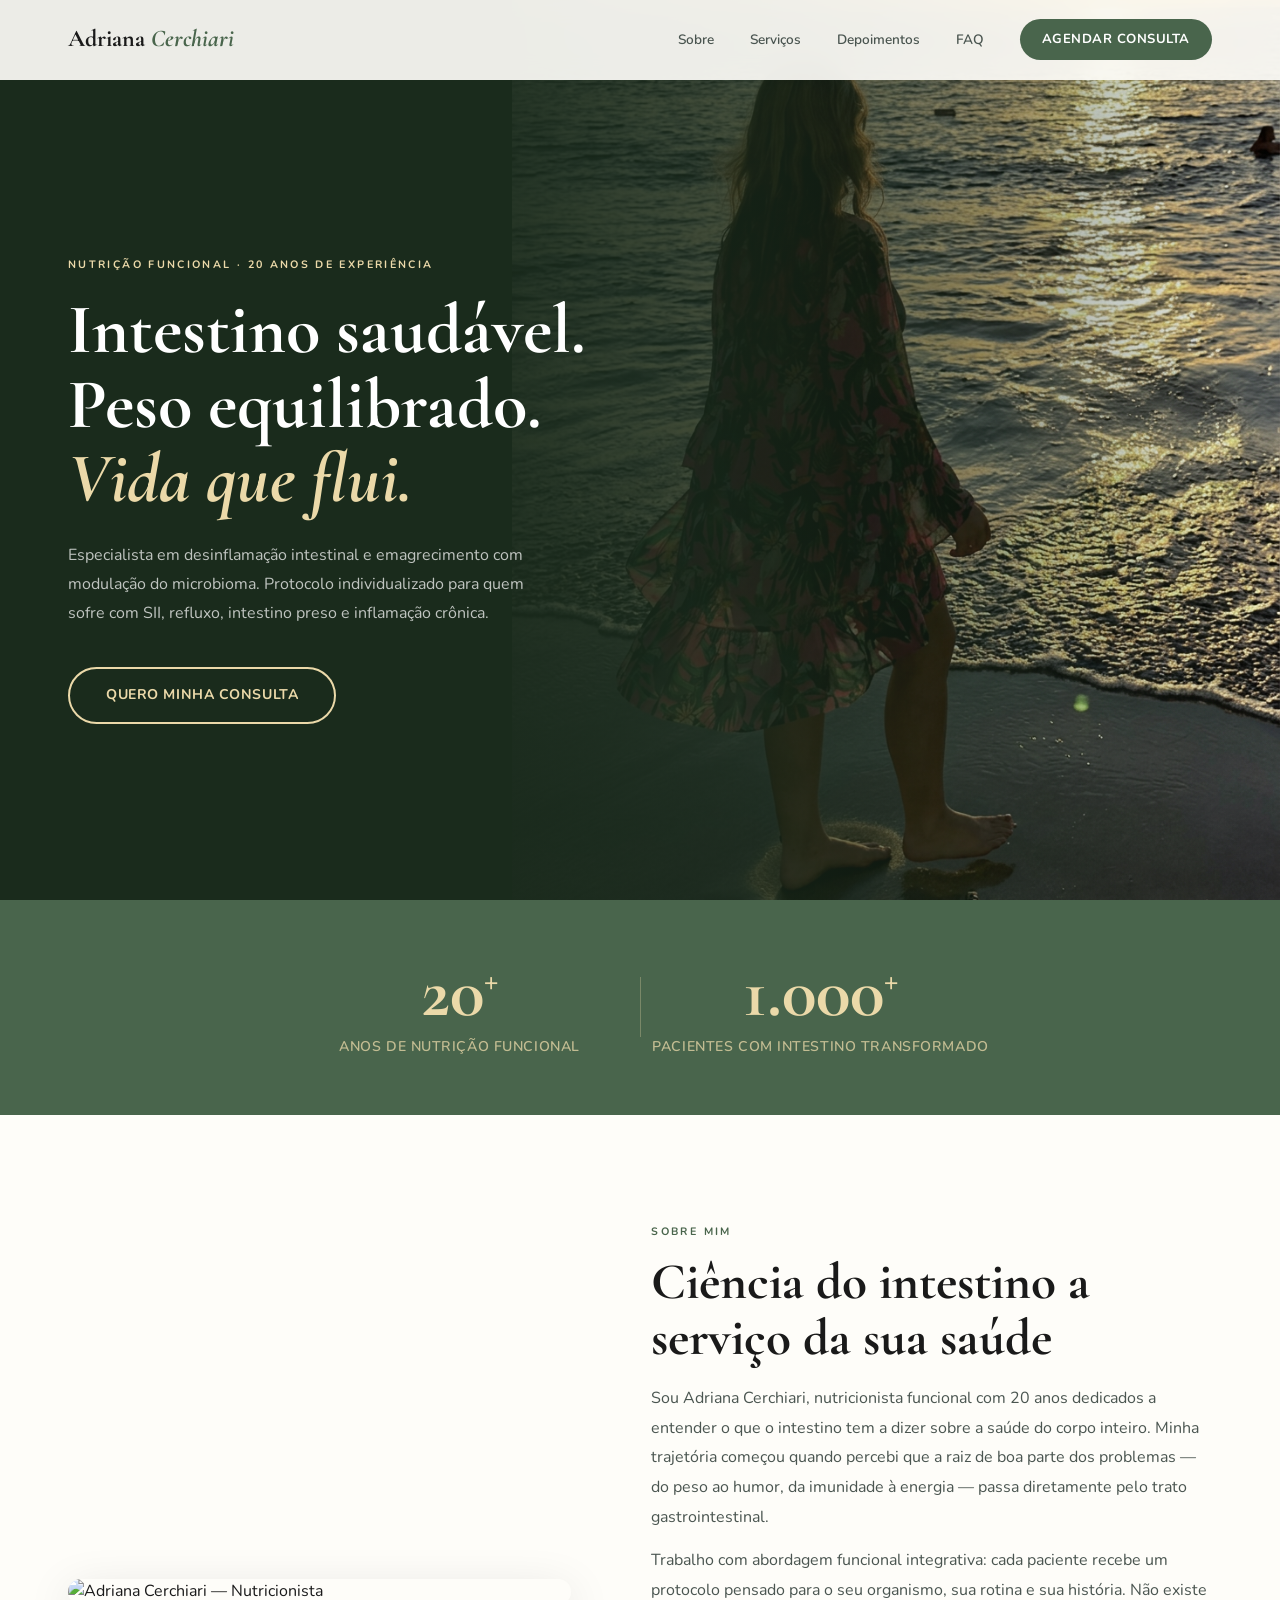
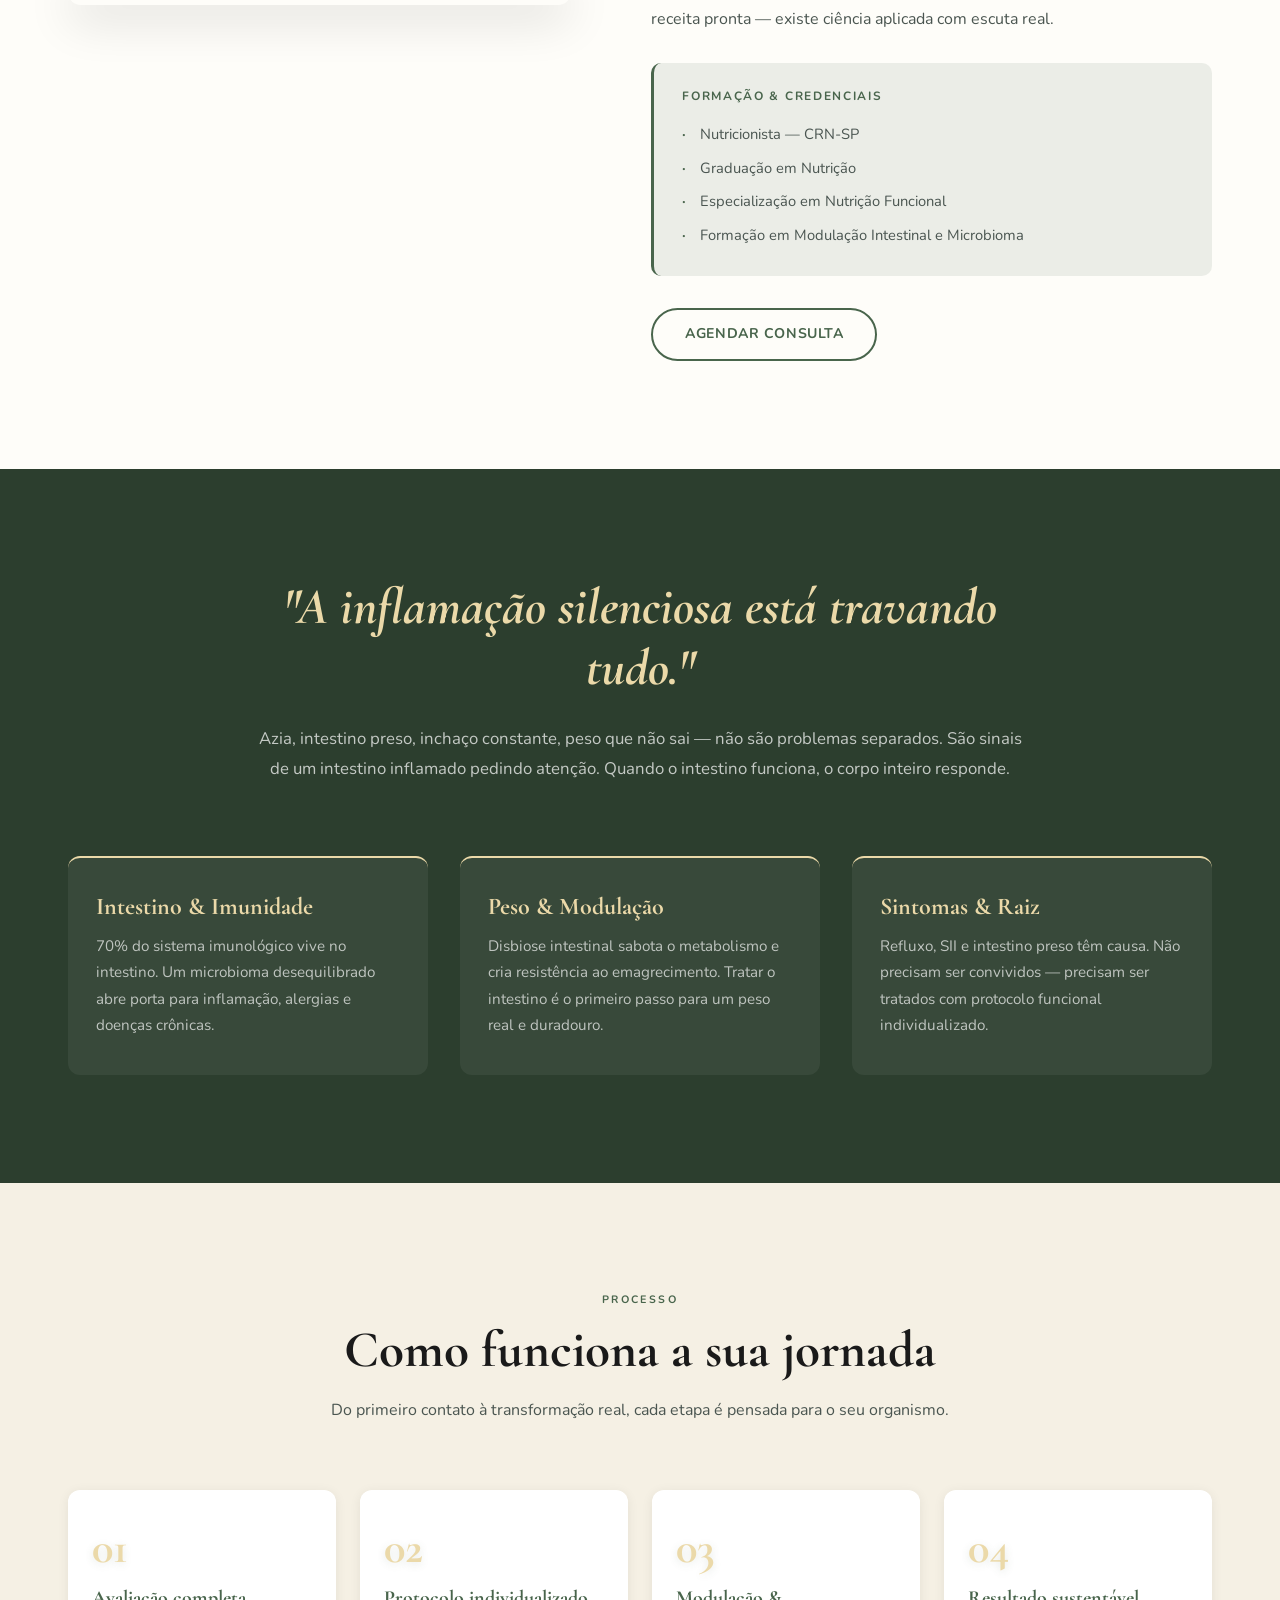
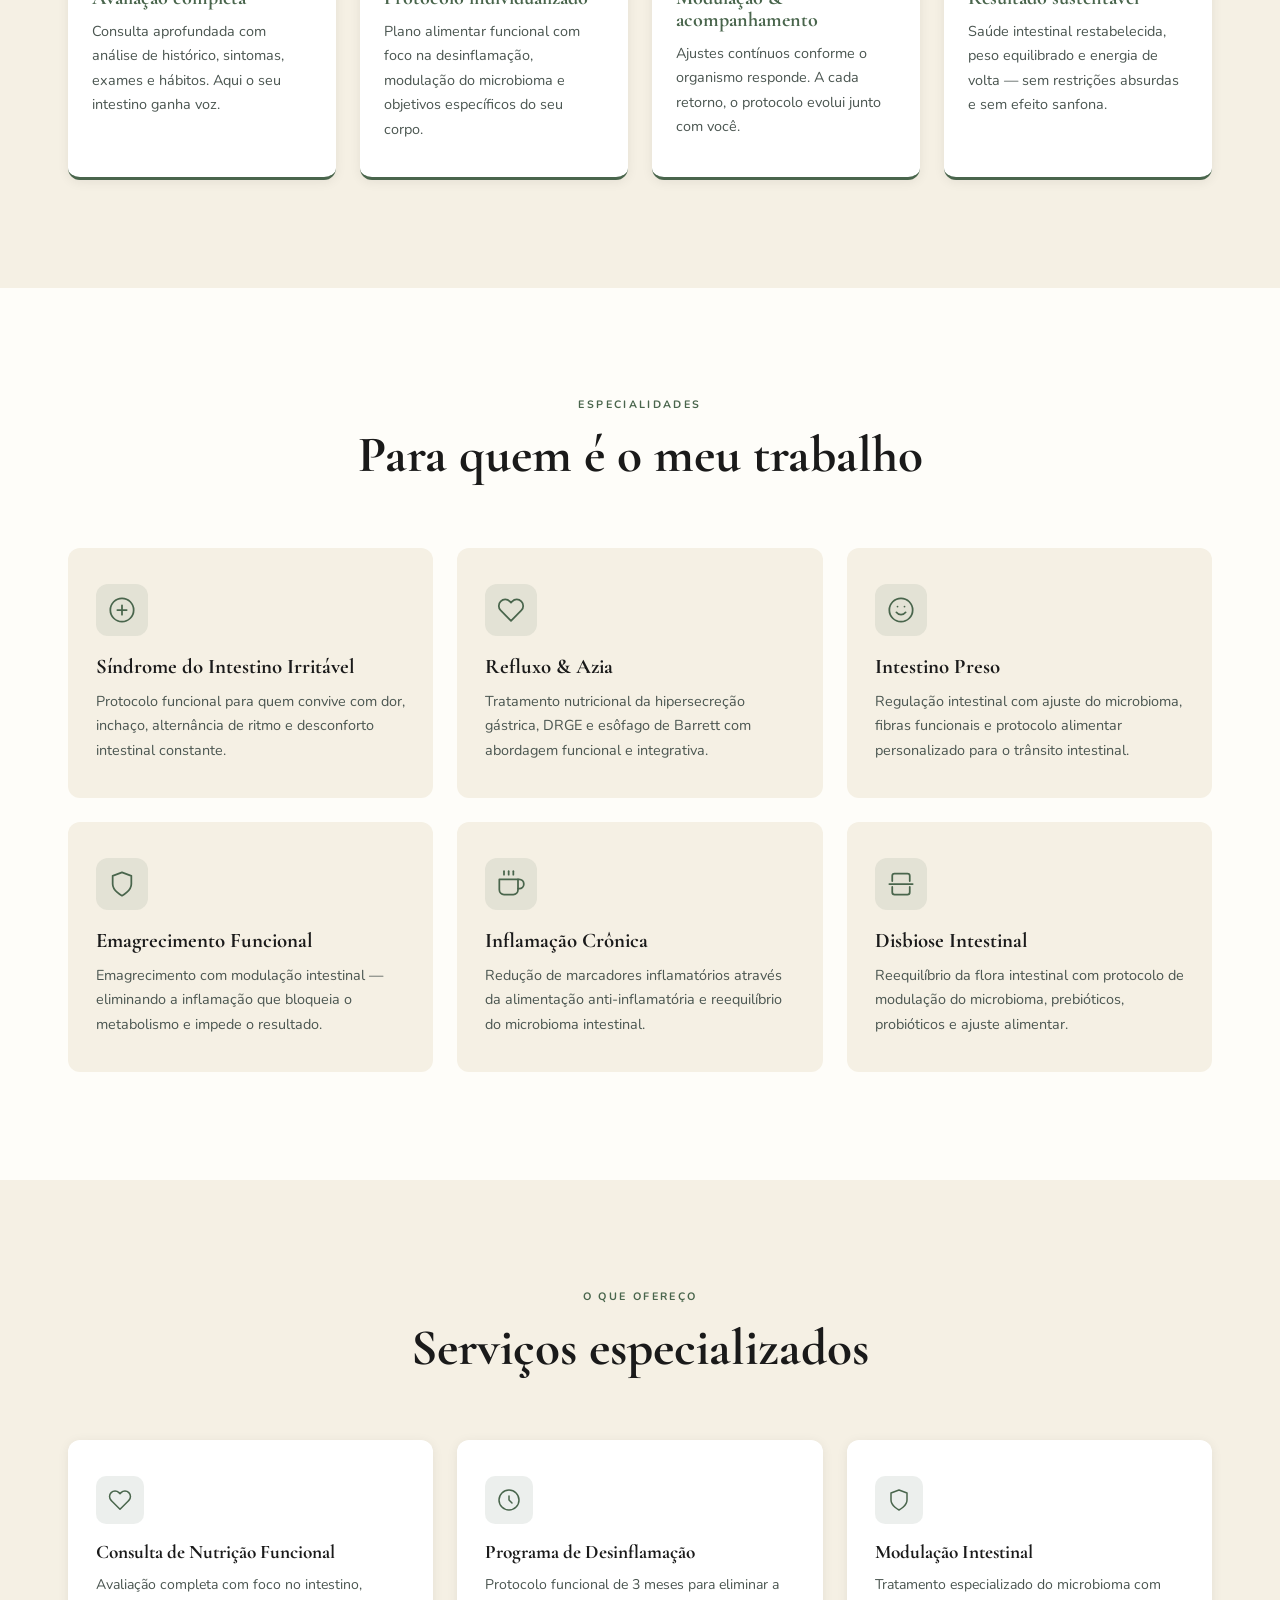
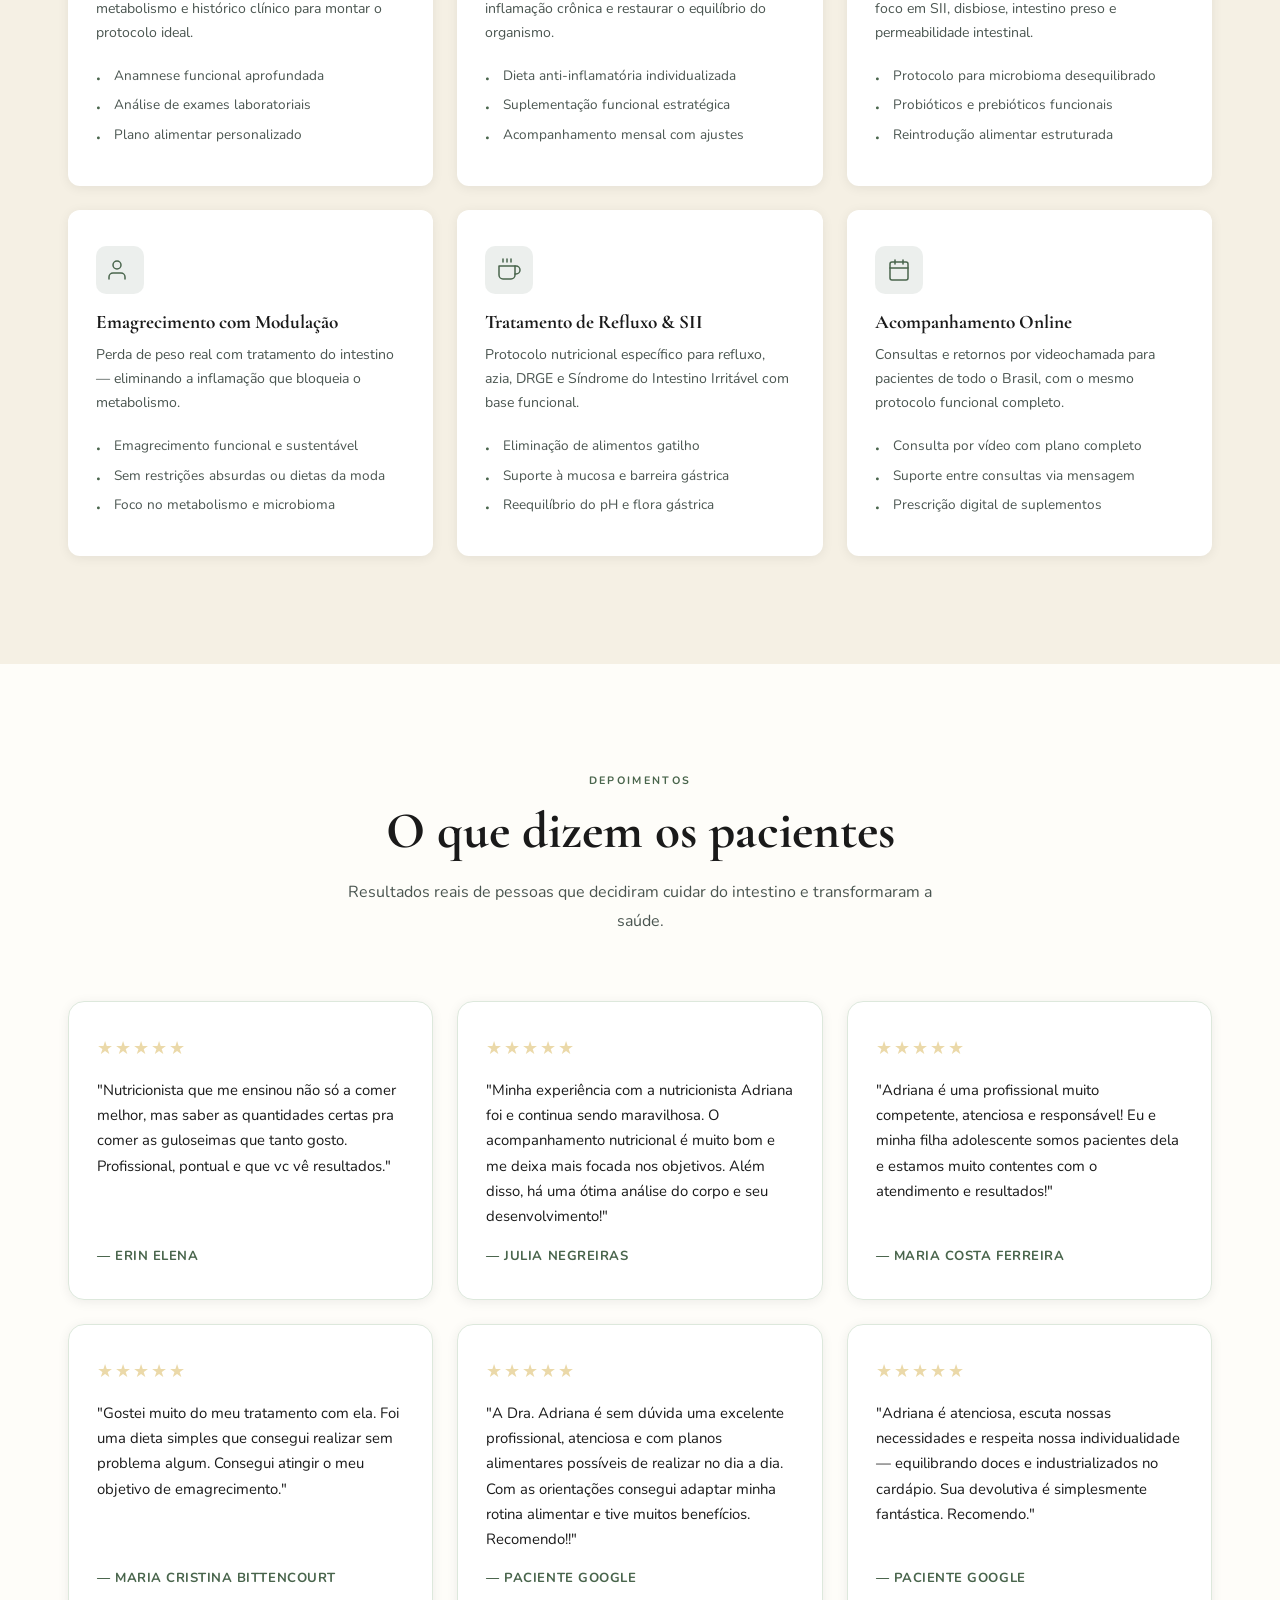
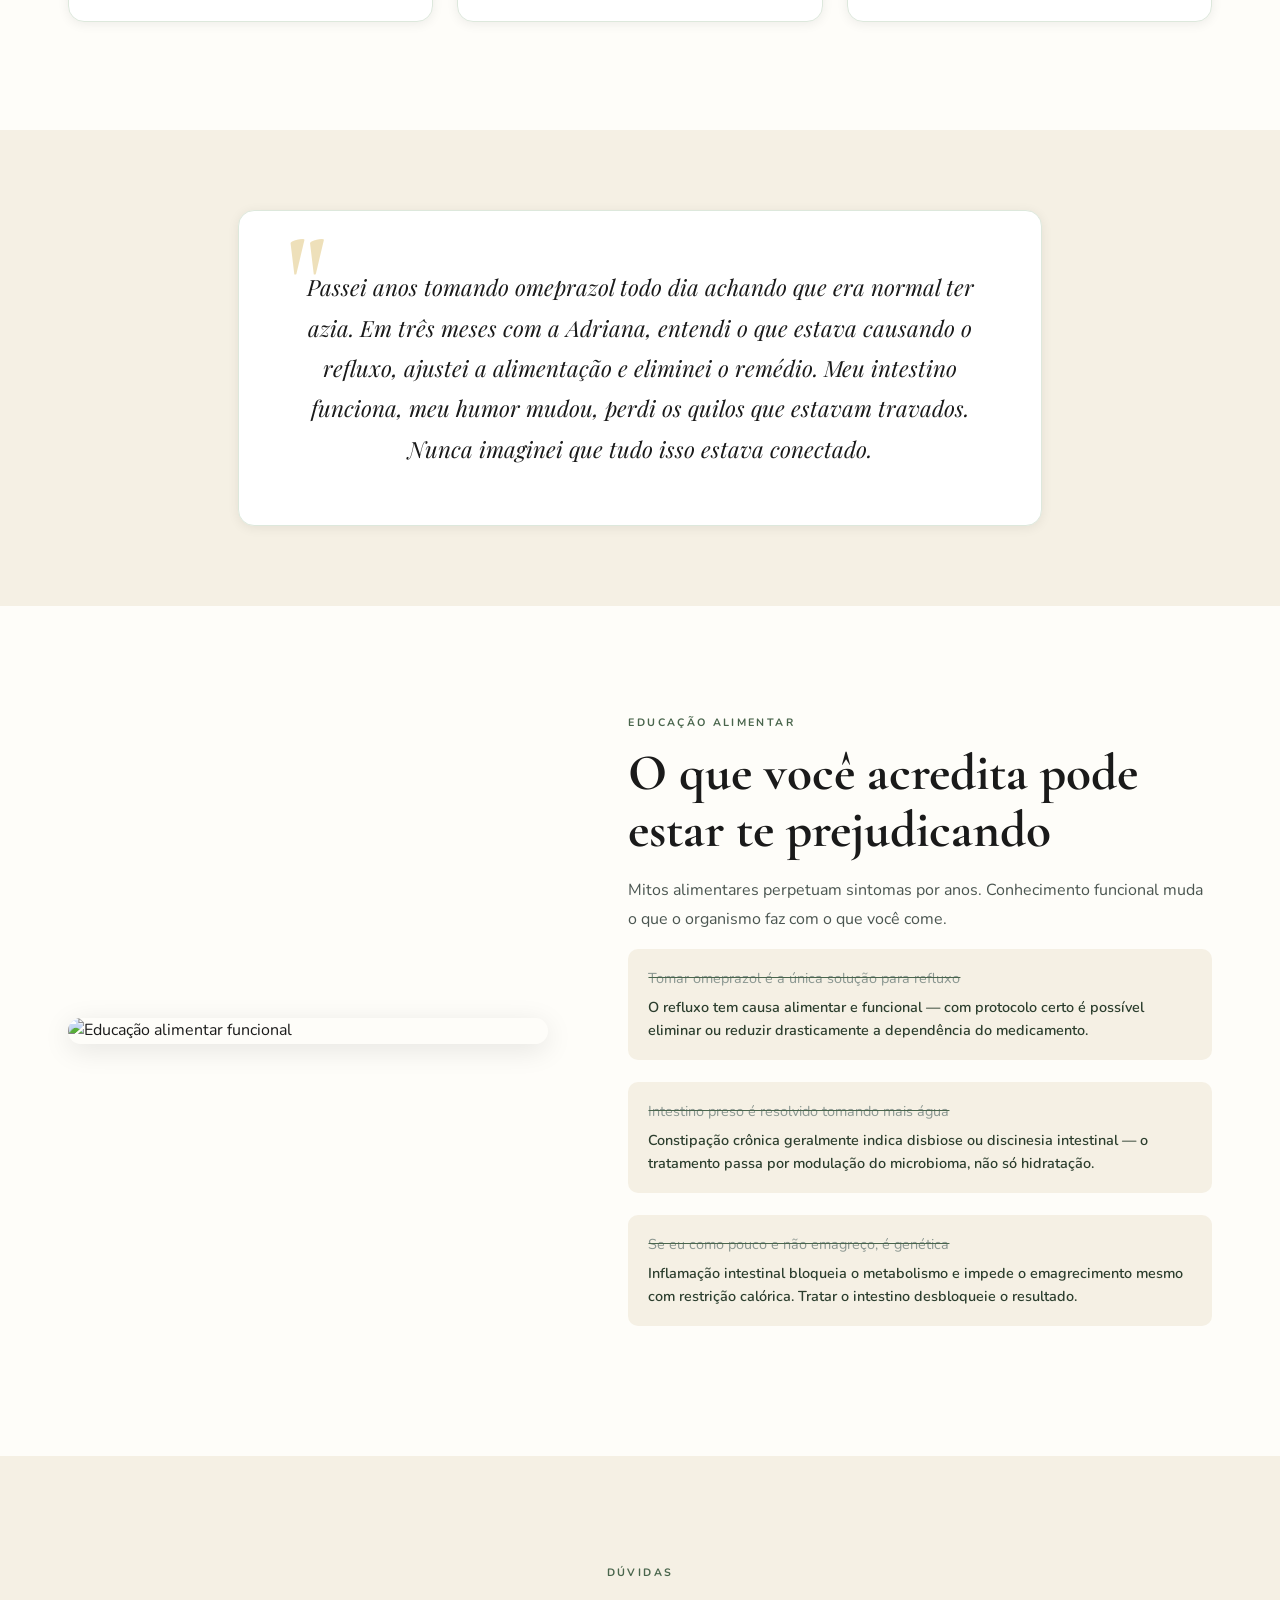
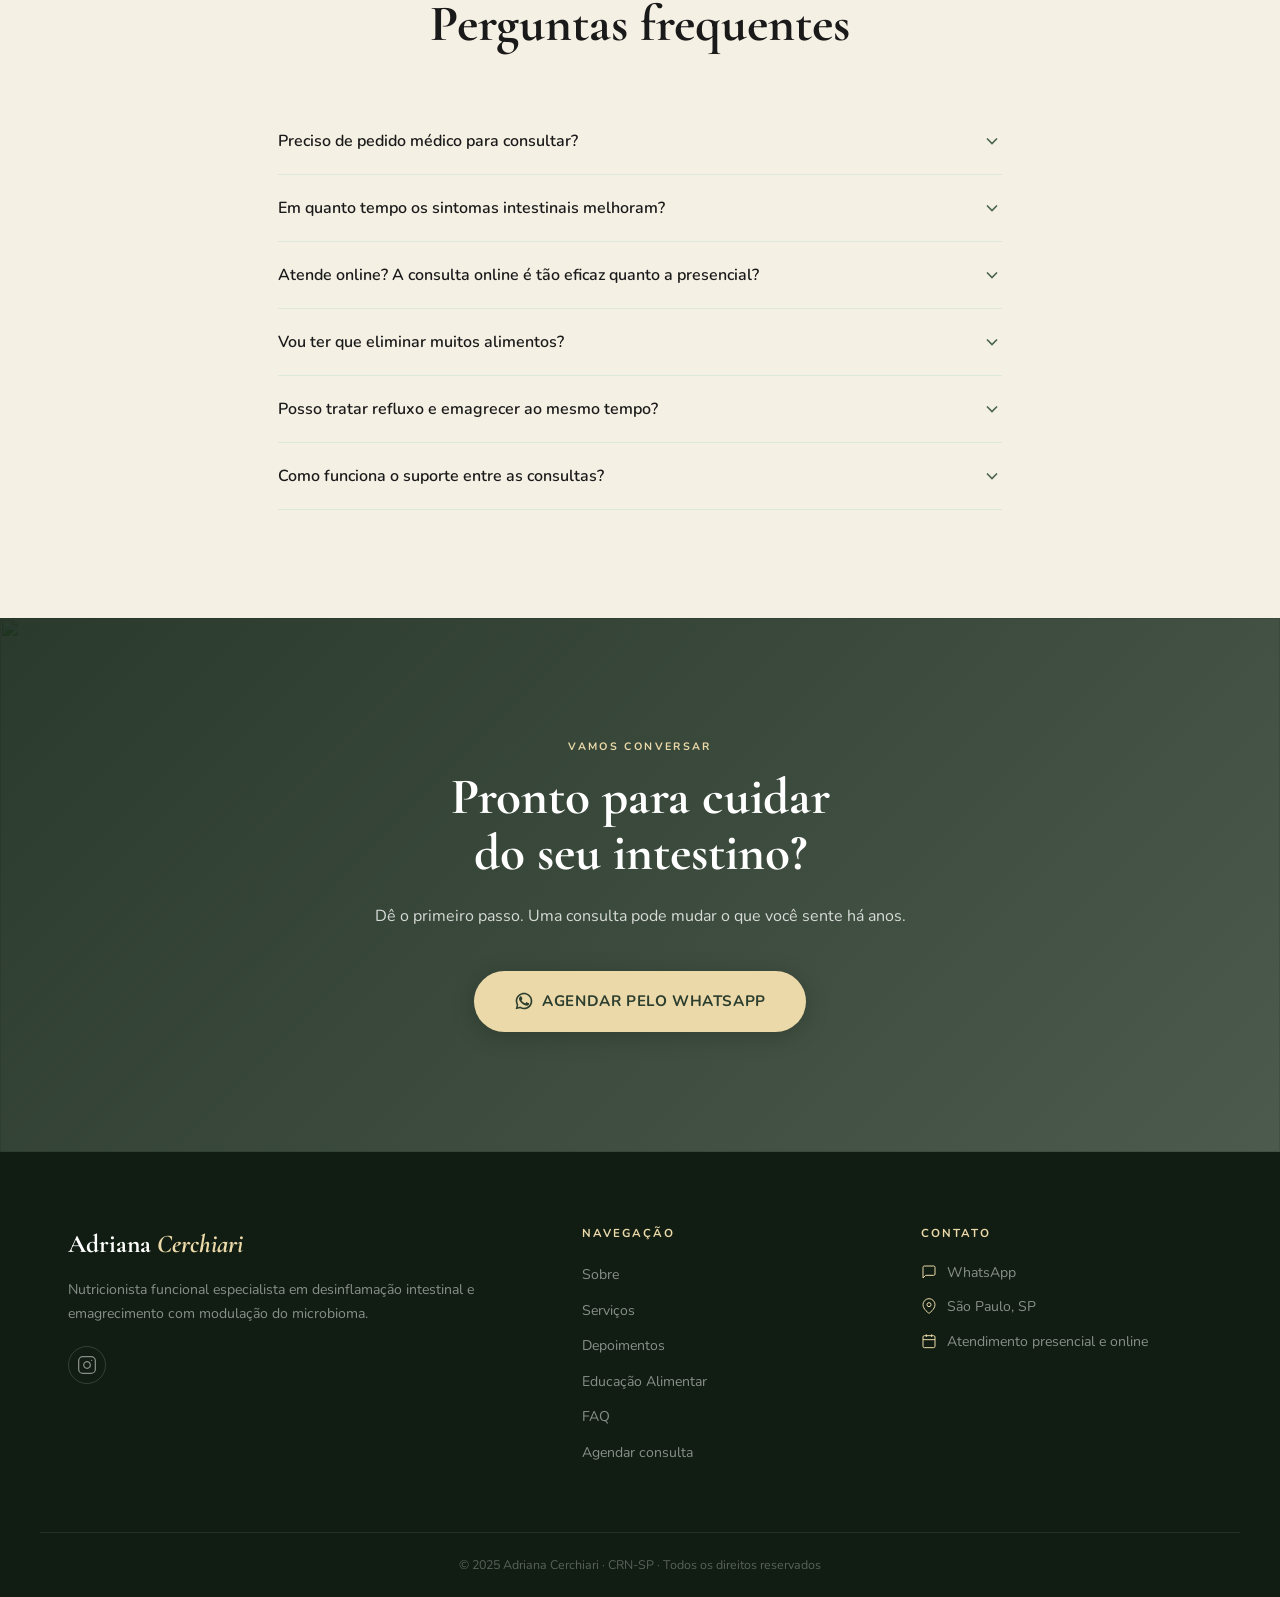
==== index.html @ 2835da9d "Site Adriana Cerchiari — depoimentos em cards de texto" ====
<!DOCTYPE html>
<html lang="pt-BR">
<head>
  <meta charset="UTF-8">
  <meta name="viewport" content="width=device-width, initial-scale=1.0">
  <title>Adriana Cerchiari · Nutrição Funcional</title>
  <meta name="description" content="Especialista em desinflamação intestinal e emagrecimento com 20 anos de nutrição funcional. Agende sua consulta.">
  <link href="https://fonts.googleapis.com/css2?family=Cormorant+Garamond:ital,wght@0,500;0,600;0,700;1,500;1,600;1,700&family=Nunito:wght@300;400;500;600;700;800&family=Playfair+Display:ital,wght@0,700;1,700&display=swap" rel="stylesheet">
  <link rel="stylesheet" href="https://unpkg.com/aos@2.3.4/dist/aos.css">
  <link rel="stylesheet" href="css/style.css">
</head>
<body>
<div class="page-wrapper">

  <!-- ========== HEADER ========== -->
  <header class="nav" id="nav">
    <div class="nav__container">
      <a href="#hero" class="nav__logo" aria-label="Adriana Cerchiari">
        Adriana <em>Cerchiari</em>
      </a>
      <nav class="nav__links" aria-label="Menu principal">
        <a href="#sobre" class="nav__link">Sobre</a>
        <a href="#servicos" class="nav__link">Serviços</a>
        <a href="#depoimentos" class="nav__link">Depoimentos</a>
        <a href="#faq" class="nav__link">FAQ</a>
        <a href="https://api.whatsapp.com/send/?phone=5511910856669&text=Ol%C3%A1%21+Tudo+bem%3F+Quero+agendar+uma+consulta+nutricional%21&type=phone_number&app_absent=0" class="btn btn--nav" target="_blank" rel="noopener noreferrer">Agendar consulta</a>
      </nav>
      <button class="nav__hamburger" aria-label="Abrir menu" aria-expanded="false">
        <span></span><span></span><span></span>
      </button>
    </div>
  </header>

  <!-- ========== HERO ========== -->
  <section class="hero" id="hero">
    <div class="hero__img-wrap">
      <img src="Imagens/hero.png" alt="Adriana Cerchiari — Nutricionista Funcional" class="hero__img">
    </div>
    <div class="hero__overlay"></div>
    <div class="hero__container">
      <div class="hero__content">
        <span class="hero__eyebrow">Nutrição Funcional · 20 anos de experiência</span>
        <h1 class="hero__title">
          Intestino saudável.<br>
          Peso equilibrado.<br>
          <em>Vida que flui.</em>
        </h1>
        <p class="hero__subtitle">
          Especialista em desinflamação intestinal e emagrecimento com modulação do microbioma. Protocolo individualizado para quem sofre com SII, refluxo, intestino preso e inflamação crônica.
        </p>
        <a href="https://api.whatsapp.com/send/?phone=5511910856669&text=Ol%C3%A1%21+Tudo+bem%3F+Quero+agendar+uma+consulta+nutricional%21&type=phone_number&app_absent=0" class="btn btn--hero" target="_blank" rel="noopener noreferrer">Quero minha consulta</a>
      </div>
    </div>
  </section>

  <!-- ========== NÚMEROS ========== -->
  <section class="numeros">
    <div class="numeros__container">
      <div class="numero-item" data-aos="fade-up" data-aos-delay="0">
        <span class="numero-item__value">20<sup>+</sup></span>
        <span class="numero-item__label">Anos de Nutrição Funcional</span>
      </div>
      <div class="numero-item__divider"></div>
      <div class="numero-item" data-aos="fade-up" data-aos-delay="100">
        <span class="numero-item__value">1.000<sup>+</sup></span>
        <span class="numero-item__label">Pacientes com intestino transformado</span>
      </div>
    </div>
  </section>

  <!-- ========== SOBRE ========== -->
  <section class="sobre" id="sobre">
    <div class="sobre__container">
      <div class="sobre__img-wrap" data-aos="fade-right">
        <img src="Imagens/sobre.png" alt="Adriana Cerchiari — Nutricionista" class="sobre__img">
      </div>
      <div class="sobre__content" data-aos="fade-left">
        <span class="eyebrow">Sobre mim</span>
        <h2 class="section-title">Ciência do intestino a serviço da sua saúde</h2>
        <p class="section-desc">
          Sou Adriana Cerchiari, nutricionista funcional com 20 anos dedicados a entender o que o intestino tem a dizer sobre a saúde do corpo inteiro. Minha trajetória começou quando percebi que a raiz de boa parte dos problemas — do peso ao humor, da imunidade à energia — passa diretamente pelo trato gastrointestinal.
        </p>
        <p class="section-desc">
          Trabalho com abordagem funcional integrativa: cada paciente recebe um protocolo pensado para o seu organismo, sua rotina e sua história. Não existe receita pronta — existe ciência aplicada com escuta real.
        </p>
        <div class="sobre__certs">
          <p class="sobre__certs-title">Formação &amp; Credenciais</p>
          <ul class="sobre__certs-list">
            <li>Nutricionista — CRN-SP</li>
            <li>Graduação em Nutrição</li>
            <li>Especialização em Nutrição Funcional</li>
            <li>Formação em Modulação Intestinal e Microbioma</li>
          </ul>
        </div>
        <a href="https://api.whatsapp.com/send/?phone=5511910856669&text=Ol%C3%A1%21+Tudo+bem%3F+Quero+agendar+uma+consulta+nutricional%21&type=phone_number&app_absent=0" class="btn btn--pill-light" target="_blank" rel="noopener noreferrer">Agendar consulta</a>
      </div>
    </div>
  </section>

  <!-- ========== VILÃO ========== -->
  <section class="vilao">
    <div class="vilao__container">
      <div class="vilao__headline" data-aos="fade-up">
        <p class="vilao__destaque">"A inflamação silenciosa está travando tudo."</p>
        <p class="vilao__sub">Azia, intestino preso, inchaço constante, peso que não sai — não são problemas separados. São sinais de um intestino inflamado pedindo atenção. Quando o intestino funciona, o corpo inteiro responde.</p>
      </div>
      <div class="vilao__points">
        <div class="vilao__point" data-aos="fade-up" data-aos-delay="0">
          <h3 class="vilao__point-title">Intestino &amp; Imunidade</h3>
          <p class="vilao__point-text">70% do sistema imunológico vive no intestino. Um microbioma desequilibrado abre porta para inflamação, alergias e doenças crônicas.</p>
        </div>
        <div class="vilao__point" data-aos="fade-up" data-aos-delay="100">
          <h3 class="vilao__point-title">Peso &amp; Modulação</h3>
          <p class="vilao__point-text">Disbiose intestinal sabota o metabolismo e cria resistência ao emagrecimento. Tratar o intestino é o primeiro passo para um peso real e duradouro.</p>
        </div>
        <div class="vilao__point" data-aos="fade-up" data-aos-delay="200">
          <h3 class="vilao__point-title">Sintomas &amp; Raiz</h3>
          <p class="vilao__point-text">Refluxo, SII e intestino preso têm causa. Não precisam ser convividos — precisam ser tratados com protocolo funcional individualizado.</p>
        </div>
      </div>
    </div>
  </section>

  <!-- ========== COMO FUNCIONA ========== -->
  <section class="como-funciona" id="processo">
    <div class="como__container">
      <div class="como__header" data-aos="fade-up">
        <span class="eyebrow">Processo</span>
        <h2 class="section-title">Como funciona a sua jornada</h2>
        <p class="section-desc">Do primeiro contato à transformação real, cada etapa é pensada para o seu organismo.</p>
      </div>
      <div class="como__grid">
        <div class="step-card" data-aos="fade-up" data-aos-delay="0">
          <div class="step-card__num">01</div>
          <h3 class="step-card__title">Avaliação completa</h3>
          <p class="step-card__desc">Consulta aprofundada com análise de histórico, sintomas, exames e hábitos. Aqui o seu intestino ganha voz.</p>
        </div>
        <div class="step-card" data-aos="fade-up" data-aos-delay="100">
          <div class="step-card__num">02</div>
          <h3 class="step-card__title">Protocolo individualizado</h3>
          <p class="step-card__desc">Plano alimentar funcional com foco na desinflamação, modulação do microbioma e objetivos específicos do seu corpo.</p>
        </div>
        <div class="step-card" data-aos="fade-up" data-aos-delay="150">
          <div class="step-card__num">03</div>
          <h3 class="step-card__title">Modulação &amp; acompanhamento</h3>
          <p class="step-card__desc">Ajustes contínuos conforme o organismo responde. A cada retorno, o protocolo evolui junto com você.</p>
        </div>
        <div class="step-card" data-aos="fade-up" data-aos-delay="200">
          <div class="step-card__num">04</div>
          <h3 class="step-card__title">Resultado sustentável</h3>
          <p class="step-card__desc">Saúde intestinal restabelecida, peso equilibrado e energia de volta — sem restrições absurdas e sem efeito sanfona.</p>
        </div>
      </div>
    </div>
  </section>

  <!-- ========== PARA QUEM É ========== -->
  <section class="para-quem" id="especialidades">
    <div class="pq__container">
      <div class="pq__header" data-aos="fade-up">
        <span class="eyebrow">Especialidades</span>
        <h2 class="section-title">Para quem é o meu trabalho</h2>
      </div>
      <div class="pq__grid">
        <div class="pq-card" data-aos="fade-up" data-aos-delay="0">
          <div class="pq-card__icon">
            <svg width="28" height="28" viewBox="0 0 24 24" fill="none" stroke="currentColor" stroke-width="1.5" stroke-linecap="round" stroke-linejoin="round"><path d="M12 2C6.48 2 2 6.48 2 12s4.48 10 10 10 10-4.48 10-10S17.52 2 12 2z"/><path d="M8 12h8M12 8v8"/></svg>
          </div>
          <h3 class="pq-card__title">Síndrome do Intestino Irritável</h3>
          <p class="pq-card__text">Protocolo funcional para quem convive com dor, inchaço, alternância de ritmo e desconforto intestinal constante.</p>
        </div>
        <div class="pq-card" data-aos="fade-up" data-aos-delay="60">
          <div class="pq-card__icon">
            <svg width="28" height="28" viewBox="0 0 24 24" fill="none" stroke="currentColor" stroke-width="1.5" stroke-linecap="round" stroke-linejoin="round"><path d="M20.84 4.61a5.5 5.5 0 0 0-7.78 0L12 5.67l-1.06-1.06a5.5 5.5 0 0 0-7.78 7.78l1.06 1.06L12 21.23l7.78-7.78 1.06-1.06a5.5 5.5 0 0 0 0-7.78z"/></svg>
          </div>
          <h3 class="pq-card__title">Refluxo &amp; Azia</h3>
          <p class="pq-card__text">Tratamento nutricional da hipersecreção gástrica, DRGE e esôfago de Barrett com abordagem funcional e integrativa.</p>
        </div>
        <div class="pq-card" data-aos="fade-up" data-aos-delay="120">
          <div class="pq-card__icon">
            <svg width="28" height="28" viewBox="0 0 24 24" fill="none" stroke="currentColor" stroke-width="1.5" stroke-linecap="round" stroke-linejoin="round"><circle cx="12" cy="12" r="10"/><path d="M8 14s1.5 2 4 2 4-2 4-2"/><line x1="9" y1="9" x2="9.01" y2="9"/><line x1="15" y1="9" x2="15.01" y2="9"/></svg>
          </div>
          <h3 class="pq-card__title">Intestino Preso</h3>
          <p class="pq-card__text">Regulação intestinal com ajuste do microbioma, fibras funcionais e protocolo alimentar personalizado para o trânsito intestinal.</p>
        </div>
        <div class="pq-card" data-aos="fade-up" data-aos-delay="0">
          <div class="pq-card__icon">
            <svg width="28" height="28" viewBox="0 0 24 24" fill="none" stroke="currentColor" stroke-width="1.5" stroke-linecap="round" stroke-linejoin="round"><path d="M12 22s8-4 8-10V5l-8-3-8 3v7c0 6 8 10 8 10z"/></svg>
          </div>
          <h3 class="pq-card__title">Emagrecimento Funcional</h3>
          <p class="pq-card__text">Emagrecimento com modulação intestinal — eliminando a inflamação que bloqueia o metabolismo e impede o resultado.</p>
        </div>
        <div class="pq-card" data-aos="fade-up" data-aos-delay="60">
          <div class="pq-card__icon">
            <svg width="28" height="28" viewBox="0 0 24 24" fill="none" stroke="currentColor" stroke-width="1.5" stroke-linecap="round" stroke-linejoin="round"><path d="M18 8h1a4 4 0 0 1 0 8h-1"/><path d="M2 8h16v9a4 4 0 0 1-4 4H6a4 4 0 0 1-4-4V8z"/><line x1="6" y1="1" x2="6" y2="4"/><line x1="10" y1="1" x2="10" y2="4"/><line x1="14" y1="1" x2="14" y2="4"/></svg>
          </div>
          <h3 class="pq-card__title">Inflamação Crônica</h3>
          <p class="pq-card__text">Redução de marcadores inflamatórios através da alimentação anti-inflamatória e reequilíbrio do microbioma intestinal.</p>
        </div>
        <div class="pq-card" data-aos="fade-up" data-aos-delay="120">
          <div class="pq-card__icon">
            <svg width="28" height="28" viewBox="0 0 24 24" fill="none" stroke="currentColor" stroke-width="1.5" stroke-linecap="round" stroke-linejoin="round"><path d="M4.5 9.5V5a2 2 0 0 1 2-2h11a2 2 0 0 1 2 2v4.5"/><path d="M4.5 14.5V19a2 2 0 0 0 2 2h11a2 2 0 0 0 2-2v-4.5"/><line x1="2" y1="12" x2="22" y2="12"/></svg>
          </div>
          <h3 class="pq-card__title">Disbiose Intestinal</h3>
          <p class="pq-card__text">Reequilíbrio da flora intestinal com protocolo de modulação do microbioma, prebióticos, probióticos e ajuste alimentar.</p>
        </div>
      </div>
    </div>
  </section>

  <!-- ========== SERVIÇOS ========== -->
  <section class="servicos" id="servicos">
    <div class="serv__container">
      <div class="serv__header" data-aos="fade-up">
        <span class="eyebrow">O que ofereço</span>
        <h2 class="section-title">Serviços especializados</h2>
      </div>
      <div class="serv__grid">
        <div class="servico-card" data-aos="fade-up" data-aos-delay="0">
          <div class="servico-card__icon">
            <svg width="24" height="24" viewBox="0 0 24 24" fill="none" stroke="currentColor" stroke-width="1.5" stroke-linecap="round" stroke-linejoin="round"><path d="M20.84 4.61a5.5 5.5 0 0 0-7.78 0L12 5.67l-1.06-1.06a5.5 5.5 0 0 0-7.78 7.78l1.06 1.06L12 21.23l7.78-7.78 1.06-1.06a5.5 5.5 0 0 0 0-7.78z"/></svg>
          </div>
          <h3 class="servico-card__title">Consulta de Nutrição Funcional</h3>
          <p class="servico-card__text">Avaliação completa com foco no intestino, metabolismo e histórico clínico para montar o protocolo ideal.</p>
          <ul class="servico-card__bullets">
            <li>Anamnese funcional aprofundada</li>
            <li>Análise de exames laboratoriais</li>
            <li>Plano alimentar personalizado</li>
          </ul>
        </div>
        <div class="servico-card" data-aos="fade-up" data-aos-delay="100">
          <div class="servico-card__icon">
            <svg width="24" height="24" viewBox="0 0 24 24" fill="none" stroke="currentColor" stroke-width="1.5" stroke-linecap="round" stroke-linejoin="round"><circle cx="12" cy="12" r="10"/><path d="M12 8v4l3 3"/></svg>
          </div>
          <h3 class="servico-card__title">Programa de Desinflamação</h3>
          <p class="servico-card__text">Protocolo funcional de 3 meses para eliminar a inflamação crônica e restaurar o equilíbrio do organismo.</p>
          <ul class="servico-card__bullets">
            <li>Dieta anti-inflamatória individualizada</li>
            <li>Suplementação funcional estratégica</li>
            <li>Acompanhamento mensal com ajustes</li>
          </ul>
        </div>
        <div class="servico-card" data-aos="fade-up" data-aos-delay="200">
          <div class="servico-card__icon">
            <svg width="24" height="24" viewBox="0 0 24 24" fill="none" stroke="currentColor" stroke-width="1.5" stroke-linecap="round" stroke-linejoin="round"><path d="M12 22s8-4 8-10V5l-8-3-8 3v7c0 6 8 10 8 10z"/></svg>
          </div>
          <h3 class="servico-card__title">Modulação Intestinal</h3>
          <p class="servico-card__text">Tratamento especializado do microbioma com foco em SII, disbiose, intestino preso e permeabilidade intestinal.</p>
          <ul class="servico-card__bullets">
            <li>Protocolo para microbioma desequilibrado</li>
            <li>Probióticos e prebióticos funcionais</li>
            <li>Reintrodução alimentar estruturada</li>
          </ul>
        </div>
        <div class="servico-card" data-aos="fade-up" data-aos-delay="0">
          <div class="servico-card__icon">
            <svg width="24" height="24" viewBox="0 0 24 24" fill="none" stroke="currentColor" stroke-width="1.5" stroke-linecap="round" stroke-linejoin="round"><path d="M17 21v-2a4 4 0 0 0-4-4H5a4 4 0 0 0-4 4v2"/><circle cx="9" cy="7" r="4"/></svg>
          </div>
          <h3 class="servico-card__title">Emagrecimento com Modulação</h3>
          <p class="servico-card__text">Perda de peso real com tratamento do intestino — eliminando a inflamação que bloqueia o metabolismo.</p>
          <ul class="servico-card__bullets">
            <li>Emagrecimento funcional e sustentável</li>
            <li>Sem restrições absurdas ou dietas da moda</li>
            <li>Foco no metabolismo e microbioma</li>
          </ul>
        </div>
        <div class="servico-card" data-aos="fade-up" data-aos-delay="100">
          <div class="servico-card__icon">
            <svg width="24" height="24" viewBox="0 0 24 24" fill="none" stroke="currentColor" stroke-width="1.5" stroke-linecap="round" stroke-linejoin="round"><path d="M18 8h1a4 4 0 0 1 0 8h-1"/><path d="M2 8h16v9a4 4 0 0 1-4 4H6a4 4 0 0 1-4-4V8z"/><line x1="6" y1="1" x2="6" y2="4"/><line x1="10" y1="1" x2="10" y2="4"/><line x1="14" y1="1" x2="14" y2="4"/></svg>
          </div>
          <h3 class="servico-card__title">Tratamento de Refluxo &amp; SII</h3>
          <p class="servico-card__text">Protocolo nutricional específico para refluxo, azia, DRGE e Síndrome do Intestino Irritável com base funcional.</p>
          <ul class="servico-card__bullets">
            <li>Eliminação de alimentos gatilho</li>
            <li>Suporte à mucosa e barreira gástrica</li>
            <li>Reequilíbrio do pH e flora gástrica</li>
          </ul>
        </div>
        <div class="servico-card" data-aos="fade-up" data-aos-delay="200">
          <div class="servico-card__icon">
            <svg width="24" height="24" viewBox="0 0 24 24" fill="none" stroke="currentColor" stroke-width="1.5" stroke-linecap="round" stroke-linejoin="round"><rect x="3" y="4" width="18" height="18" rx="2" ry="2"/><line x1="16" y1="2" x2="16" y2="6"/><line x1="8" y1="2" x2="8" y2="6"/><line x1="3" y1="10" x2="21" y2="10"/></svg>
          </div>
          <h3 class="servico-card__title">Acompanhamento Online</h3>
          <p class="servico-card__text">Consultas e retornos por videochamada para pacientes de todo o Brasil, com o mesmo protocolo funcional completo.</p>
          <ul class="servico-card__bullets">
            <li>Consulta por vídeo com plano completo</li>
            <li>Suporte entre consultas via mensagem</li>
            <li>Prescrição digital de suplementos</li>
          </ul>
        </div>
      </div>
    </div>
  </section>

  <!-- ========== DEPOIMENTOS ========== -->
  <section class="depoimentos" id="depoimentos">
    <div class="dep__container">
      <div class="dep__header" data-aos="fade-up">
        <span class="eyebrow">Depoimentos</span>
        <h2 class="section-title">O que dizem os pacientes</h2>
        <p class="section-desc">Resultados reais de pessoas que decidiram cuidar do intestino e transformaram a saúde.</p>
      </div>
      <div class="dep__grid">
        <div class="dep-card" data-aos="fade-up" data-aos-delay="0">
          <div class="dep-card__stars">★★★★★</div>
          <p class="dep-card__text">"Nutricionista que me ensinou não só a comer melhor, mas saber as quantidades certas pra comer as guloseimas que tanto gosto. Profissional, pontual e que vc vê resultados."</p>
          <span class="dep-card__author">— Erin Elena</span>
        </div>
        <div class="dep-card" data-aos="fade-up" data-aos-delay="60">
          <div class="dep-card__stars">★★★★★</div>
          <p class="dep-card__text">"Minha experiência com a nutricionista Adriana foi e continua sendo maravilhosa. O acompanhamento nutricional é muito bom e me deixa mais focada nos objetivos. Além disso, há uma ótima análise do corpo e seu desenvolvimento!"</p>
          <span class="dep-card__author">— Julia Negreiras</span>
        </div>
        <div class="dep-card" data-aos="fade-up" data-aos-delay="120">
          <div class="dep-card__stars">★★★★★</div>
          <p class="dep-card__text">"Adriana é uma profissional muito competente, atenciosa e responsável! Eu e minha filha adolescente somos pacientes dela e estamos muito contentes com o atendimento e resultados!"</p>
          <span class="dep-card__author">— Maria Costa Ferreira</span>
        </div>
        <div class="dep-card" data-aos="fade-up" data-aos-delay="0">
          <div class="dep-card__stars">★★★★★</div>
          <p class="dep-card__text">"Gostei muito do meu tratamento com ela. Foi uma dieta simples que consegui realizar sem problema algum. Consegui atingir o meu objetivo de emagrecimento."</p>
          <span class="dep-card__author">— Maria Cristina Bittencourt</span>
        </div>
        <div class="dep-card" data-aos="fade-up" data-aos-delay="60">
          <div class="dep-card__stars">★★★★★</div>
          <p class="dep-card__text">"A Dra. Adriana é sem dúvida uma excelente profissional, atenciosa e com planos alimentares possíveis de realizar no dia a dia. Com as orientações consegui adaptar minha rotina alimentar e tive muitos benefícios. Recomendo!!"</p>
          <span class="dep-card__author">— Paciente Google</span>
        </div>
        <div class="dep-card" data-aos="fade-up" data-aos-delay="120">
          <div class="dep-card__stars">★★★★★</div>
          <p class="dep-card__text">"Adriana é atenciosa, escuta nossas necessidades e respeita nossa individualidade — equilibrando doces e industrializados no cardápio. Sua devolutiva é simplesmente fantástica. Recomendo."</p>
          <span class="dep-card__author">— Paciente Google</span>
        </div>
      </div>
    </div>
  </section>

  <!-- ========== DEPOIMENTO DESTAQUE ========== -->
  <section class="depoimento-destaque">
    <div class="depo__container">
      <div class="depo-destaque" data-aos="fade-up">
        <div class="depo-destaque__quote-mark" aria-hidden="true">"</div>
        <p class="depo-destaque__text">
          Passei anos tomando omeprazol todo dia achando que era normal ter azia. Em três meses com a Adriana, entendi o que estava causando o refluxo, ajustei a alimentação e eliminei o remédio. Meu intestino funciona, meu humor mudou, perdi os quilos que estavam travados. Nunca imaginei que tudo isso estava conectado.
        </p>
      </div>
    </div>
  </section>

  <!-- ========== EDUCAÇÃO ALIMENTAR ========== -->
  <section class="educacao" id="educacao">
    <div class="edu__container">
      <div class="edu__img-wrap" data-aos="fade-right">
        <img src="Imagens/educacao.png" alt="Educação alimentar funcional" class="edu__img">
      </div>
      <div class="edu__content" data-aos="fade-left">
        <span class="eyebrow">Educação Alimentar</span>
        <h2 class="section-title">O que você acredita pode estar te prejudicando</h2>
        <p class="section-desc">Mitos alimentares perpetuam sintomas por anos. Conhecimento funcional muda o que o organismo faz com o que você come.</p>
        <div class="mito">
          <p class="mito__falso"><del>Tomar omeprazol é a única solução para refluxo</del></p>
          <p class="mito__verdade">O refluxo tem causa alimentar e funcional — com protocolo certo é possível eliminar ou reduzir drasticamente a dependência do medicamento.</p>
        </div>
        <div class="mito">
          <p class="mito__falso"><del>Intestino preso é resolvido tomando mais água</del></p>
          <p class="mito__verdade">Constipação crônica geralmente indica disbiose ou discinesia intestinal — o tratamento passa por modulação do microbioma, não só hidratação.</p>
        </div>
        <div class="mito">
          <p class="mito__falso"><del>Se eu como pouco e não emagreço, é genética</del></p>
          <p class="mito__verdade">Inflamação intestinal bloqueia o metabolismo e impede o emagrecimento mesmo com restrição calórica. Tratar o intestino desbloqueie o resultado.</p>
        </div>
      </div>
    </div>
  </section>

  <!-- ========== FAQ ========== -->
  <section class="faq" id="faq">
    <div class="faq__container">
      <div class="faq__header" data-aos="fade-up">
        <span class="eyebrow">Dúvidas</span>
        <h2 class="section-title">Perguntas frequentes</h2>
      </div>
      <div class="faq__list" data-aos="fade-up" data-aos-delay="80">

        <div class="faq-item">
          <button class="faq-item__btn" aria-expanded="false">
            Preciso de pedido médico para consultar?
            <svg class="faq-item__icon" width="20" height="20" viewBox="0 0 24 24" fill="none" stroke="currentColor" stroke-width="2"><polyline points="6 9 12 15 18 9"/></svg>
          </button>
          <div class="faq-item__answer">
            <p>Não. A consulta nutricional é autônoma — não depende de encaminhamento médico. Você pode agendar diretamente pelo WhatsApp. Se tiver exames recentes, é ótimo trazer para a consulta.</p>
          </div>
        </div>

        <div class="faq-item">
          <button class="faq-item__btn" aria-expanded="false">
            Em quanto tempo os sintomas intestinais melhoram?
            <svg class="faq-item__icon" width="20" height="20" viewBox="0 0 24 24" fill="none" stroke="currentColor" stroke-width="2"><polyline points="6 9 12 15 18 9"/></svg>
          </button>
          <div class="faq-item__answer">
            <p>Depende do histórico e do grau de desequilíbrio intestinal. Em geral, as primeiras melhorias são percebidas entre 2 e 4 semanas. Casos de disbiose severa ou SII crônica levam de 3 a 6 meses para resultados mais profundos.</p>
          </div>
        </div>

        <div class="faq-item">
          <button class="faq-item__btn" aria-expanded="false">
            Atende online? A consulta online é tão eficaz quanto a presencial?
            <svg class="faq-item__icon" width="20" height="20" viewBox="0 0 24 24" fill="none" stroke="currentColor" stroke-width="2"><polyline points="6 9 12 15 18 9"/></svg>
          </button>
          <div class="faq-item__answer">
            <p>Sim, atendo pacientes de todo o Brasil por videochamada. O protocolo funcional, o plano alimentar e o acompanhamento são idênticos ao presencial. A única diferença é que a avaliação física é feita pelo relato e por exames enviados digitalmente.</p>
          </div>
        </div>

        <div class="faq-item">
          <button class="faq-item__btn" aria-expanded="false">
            Vou ter que eliminar muitos alimentos?
            <svg class="faq-item__icon" width="20" height="20" viewBox="0 0 24 24" fill="none" stroke="currentColor" stroke-width="2"><polyline points="6 9 12 15 18 9"/></svg>
          </button>
          <div class="faq-item__answer">
            <p>A abordagem funcional não é sobre proibição — é sobre identificar o que inflama o seu intestino especificamente. Pode haver uma fase de exclusão temporária de alguns alimentos, mas o objetivo é a reintrodução progressiva com um intestino curado.</p>
          </div>
        </div>

        <div class="faq-item">
          <button class="faq-item__btn" aria-expanded="false">
            Posso tratar refluxo e emagrecer ao mesmo tempo?
            <svg class="faq-item__icon" width="20" height="20" viewBox="0 0 24 24" fill="none" stroke="currentColor" stroke-width="2"><polyline points="6 9 12 15 18 9"/></svg>
          </button>
          <div class="faq-item__answer">
            <p>Sim — e frequentemente um ajuda o outro. O protocolo de desinflamação intestinal melhora o refluxo e ao mesmo tempo desbloqueie o metabolismo para o emagrecimento. São condições que compartilham a mesma raiz: inflamação e desequilíbrio do microbioma.</p>
          </div>
        </div>

        <div class="faq-item">
          <button class="faq-item__btn" aria-expanded="false">
            Como funciona o suporte entre as consultas?
            <svg class="faq-item__icon" width="20" height="20" viewBox="0 0 24 24" fill="none" stroke="currentColor" stroke-width="2"><polyline points="6 9 12 15 18 9"/></svg>
          </button>
          <div class="faq-item__answer">
            <p>Pacientes em acompanhamento têm canal de comunicação por mensagem para dúvidas pontuais entre retornos. O acompanhamento contínuo é parte fundamental do protocolo funcional — não abandono no meio do caminho.</p>
          </div>
        </div>

      </div>
    </div>
  </section>

  <!-- ========== CTA FINAL ========== -->
  <section class="cta-final" id="contato">
    <div class="cta-final__bg">
      <img src="Imagens/cta.png" alt="" class="cta-final__img" aria-hidden="true">
      <div class="cta-final__overlay"></div>
    </div>
    <div class="cta-final__container" data-aos="fade-up">
      <span class="eyebrow" style="color: var(--accent-cream);">Vamos conversar</span>
      <h2 class="section-title" style="color:#fff;">Pronto para cuidar<br>do seu intestino?</h2>
      <p class="section-desc" style="color:rgba(255,255,255,0.8);">Dê o primeiro passo. Uma consulta pode mudar o que você sente há anos.</p>
      <a href="https://api.whatsapp.com/send/?phone=5511910856669&text=Ol%C3%A1%21+Tudo+bem%3F+Quero+agendar+uma+consulta+nutricional%21&type=phone_number&app_absent=0" class="btn btn--cta" target="_blank" rel="noopener noreferrer">
        <svg width="20" height="20" viewBox="0 0 24 24" fill="currentColor"><path d="M17.472 14.382c-.297-.149-1.758-.867-2.03-.967-.273-.099-.471-.148-.67.15-.197.297-.767.966-.94 1.164-.173.199-.347.223-.644.075-.297-.15-1.255-.463-2.39-1.475-.883-.788-1.48-1.761-1.653-2.059-.173-.297-.018-.458.13-.606.134-.133.298-.347.446-.52.149-.174.198-.298.298-.497.099-.198.05-.371-.025-.52-.075-.149-.669-1.612-.916-2.207-.242-.579-.487-.5-.669-.51-.173-.008-.371-.01-.57-.01-.198 0-.52.074-.792.372-.272.297-1.04 1.016-1.04 2.479 0 1.462 1.065 2.875 1.213 3.074.149.198 2.096 3.2 5.077 4.487.709.306 1.262.489 1.694.625.712.227 1.36.195 1.871.118.571-.085 1.758-.719 2.006-1.413.248-.694.248-1.289.173-1.413-.074-.124-.272-.198-.57-.347z"/><path d="M11.999 2.013C6.476 2.013 2 6.49 2 12.013c0 1.761.46 3.412 1.263 4.847L2 22l5.315-1.236A9.947 9.947 0 0 0 12 22.013c5.523 0 10-4.477 10-10 0-5.524-4.477-10.001-10-10zm0 18.002a7.964 7.964 0 0 1-4.07-1.119l-.291-.173-3.155.732.777-3.038-.19-.31A7.98 7.98 0 0 1 4 12.013c0-4.41 3.589-8 8-8 4.41 0 8 3.59 8 8s-3.59 8-8 8z"/></svg>
        Agendar pelo WhatsApp
      </a>
    </div>
  </section>

  <!-- ========== FOOTER ========== -->
  <footer class="footer">
    <div class="footer__container">
      <div class="footer__col">
        <p class="footer__logo">Adriana <em>Cerchiari</em></p>
        <p class="footer__bio">Nutricionista funcional especialista em desinflamação intestinal e emagrecimento com modulação do microbioma.</p>
        <div class="footer__social">
          <a href="https://www.instagram.com/nutriadricerchiari/" target="_blank" rel="noopener noreferrer" aria-label="Instagram">
            <svg width="20" height="20" viewBox="0 0 24 24" fill="none" stroke="currentColor" stroke-width="1.5" stroke-linecap="round" stroke-linejoin="round"><rect x="2" y="2" width="20" height="20" rx="5" ry="5"/><path d="M16 11.37A4 4 0 1 1 12.63 8 4 4 0 0 1 16 11.37z"/><line x1="17.5" y1="6.5" x2="17.51" y2="6.5"/></svg>
          </a>
        </div>
      </div>
      <div class="footer__col">
        <p class="footer__col-title">Navegação</p>
        <ul class="footer__links">
          <li><a href="#sobre">Sobre</a></li>
          <li><a href="#servicos">Serviços</a></li>
          <li><a href="#depoimentos">Depoimentos</a></li>
          <li><a href="#educacao">Educação Alimentar</a></li>
          <li><a href="#faq">FAQ</a></li>
          <li><a href="#contato">Agendar consulta</a></li>
        </ul>
      </div>
      <div class="footer__col">
        <p class="footer__col-title">Contato</p>
        <ul class="footer__contact">
          <li>
            <svg width="16" height="16" viewBox="0 0 24 24" fill="none" stroke="currentColor" stroke-width="1.5"><path d="M21 15a2 2 0 0 1-2 2H7l-4 4V5a2 2 0 0 1 2-2h14a2 2 0 0 1 2 2z"/></svg>
            <a href="https://api.whatsapp.com/send/?phone=5511910856669&text=Ol%C3%A1%21+Tudo+bem%3F+Quero+agendar+uma+consulta+nutricional%21&type=phone_number&app_absent=0" target="_blank" rel="noopener noreferrer">WhatsApp</a>
          </li>
          <li>
            <svg width="16" height="16" viewBox="0 0 24 24" fill="none" stroke="currentColor" stroke-width="1.5"><path d="M21 10c0 7-9 13-9 13s-9-6-9-13a9 9 0 0 1 18 0z"/><circle cx="12" cy="10" r="3"/></svg>
            São Paulo, SP
          </li>
          <li>
            <svg width="16" height="16" viewBox="0 0 24 24" fill="none" stroke="currentColor" stroke-width="1.5"><rect x="3" y="4" width="18" height="18" rx="2"/><line x1="16" y1="2" x2="16" y2="6"/><line x1="8" y1="2" x2="8" y2="6"/><line x1="3" y1="10" x2="21" y2="10"/></svg>
            Atendimento presencial e online
          </li>
        </ul>
      </div>
    </div>
    <div class="footer__bottom">
      <p>© 2025 Adriana Cerchiari · CRN-SP · Todos os direitos reservados</p>
    </div>
  </footer>

</div><!-- .page-wrapper -->

<script src="https://unpkg.com/aos@2.3.4/dist/aos.js"></script>
<script src="js/main.js"></script>
</body>
</html>
---- css/style.css ----
/* =============================================
   ADRIANA CERCHIARI — NUTRIÇÃO FUNCIONAL
   Paleta: Verde #49654C + Creme #EBD9A9
   Fonte: Nunito + Cormorant Garamond
   ============================================= */

/* ── RESET & BASE ── */
*, *::before, *::after { box-sizing: border-box; margin: 0; padding: 0; }
html { overflow-x: hidden; scroll-behavior: smooth; }
body { font-family: var(--sans); font-size: 16px; color: var(--text); background: var(--bg); line-height: 1.6; }

/* ── TOKENS ── */
:root {
  --white:        #FFFFFF;
  --bg:           #FEFDF9;
  --bg-alt:       #F5F0E4;
  --hero-bg:      #1A2B1C;
  --vilao-bg:     #2C3E2E;
  --footer-bg:    #111D12;
  --numeros-bg:   #49654C;

  --accent:       #49654C;
  --accent-mid:   #3A5240;
  --accent-dark:  #2C3E2E;
  --accent-cream: #EBD9A9;
  --accent-alpha: rgba(73,101,76,0.10);

  --text:         #1A1A1A;
  --text-sec:     #4A5550;
  --text-ter:     #8A9690;
  --border:       #DDE8DC;

  --headline:     'Cormorant Garamond', Georgia, serif;
  --sans:         'Nunito', sans-serif;
  --serif:        'Playfair Display', Georgia, serif;

  --shadow-sm:    0 2px 12px rgba(0,0,0,0.07);
  --shadow-md:    0 6px 28px rgba(0,0,0,0.10);
  --shadow-lg:    0 14px 48px rgba(0,0,0,0.14);
  --radius:       10px;
  --nav-h:        80px;
  --ease:         cubic-bezier(0.25,0.46,0.45,0.94);
  --dur:          0.3s;
}

/* ── WRAPPER ── */
.page-wrapper { overflow-x: hidden; }

/* ── TIPOGRAFIA ── */
h1, h2, h3 { font-family: var(--headline); line-height: 1.1; }
.section-title { font-size: clamp(2.2rem, 5vw, 3.2rem); font-weight: 700; color: var(--text); margin-bottom: 18px; }
.section-desc  { font-family: var(--sans); font-size: 1rem; font-weight: 400; line-height: 1.85; color: var(--text-sec); margin-bottom: 14px; }
.eyebrow { display: block; font-family: var(--sans); font-size: 0.67rem; font-weight: 700; letter-spacing: 0.22em; text-transform: uppercase; color: var(--accent); margin-bottom: 14px; }

/* ── LINKS ── */
a { color: inherit; text-decoration: none; transition: color var(--dur) var(--ease); }

/* ── BOTÕES ── */
.btn {
  display: inline-flex; align-items: center; gap: 8px;
  font-family: var(--sans); font-size: 0.88rem; font-weight: 700;
  letter-spacing: 0.04em; text-transform: uppercase;
  padding: 14px 32px; border-radius: 50px; cursor: pointer;
  transition: all var(--dur) var(--ease); border: none; text-decoration: none;
}

.btn--nav {
  background: var(--accent); color: #fff;
  padding: 10px 22px; font-size: 0.82rem;
}
.btn--nav:hover { background: var(--accent-mid); }

.btn--hero {
  background: transparent;
  border: 2px solid var(--accent-cream);
  color: var(--accent-cream);
  padding: 15px 36px;
}
.btn--hero:hover { background: var(--accent-cream); color: var(--accent-dark); }

.btn--pill-light {
  background: transparent;
  border: 2px solid var(--accent);
  color: var(--accent);
  padding: 13px 32px;
}
.btn--pill-light:hover { background: var(--accent); color: #fff; }

.btn--cta {
  background: var(--accent-cream);
  color: var(--accent-dark);
  padding: 18px 40px;
  font-size: 0.95rem;
  box-shadow: 0 4px 24px rgba(0,0,0,0.18);
}
.btn--cta:hover { background: #fff; transform: translateY(-2px); box-shadow: 0 8px 32px rgba(0,0,0,0.22); }

/* ── NAV ── */
.nav {
  position: fixed; top: 0; left: 0; right: 0; z-index: 100;
  height: var(--nav-h);
  background: rgba(254,253,249,0.92);
  backdrop-filter: blur(12px);
  border-bottom: 1px solid transparent;
  transition: border-color var(--dur), box-shadow var(--dur);
}
.nav.scrolled { border-color: var(--border); box-shadow: var(--shadow-sm); }
.nav__container {
  max-width: 1200px; margin: 0 auto; padding: 0 28px;
  height: 100%; display: flex; align-items: center; justify-content: space-between;
}
.nav__logo {
  font-family: var(--headline); font-size: 1.5rem; font-weight: 700; color: var(--text);
}
.nav__logo em { font-style: italic; color: var(--accent); }
.nav__links { display: flex; align-items: center; gap: 36px; }
.nav__link { font-family: var(--sans); font-size: 0.85rem; font-weight: 600; color: var(--text-sec); }
.nav__link:hover { color: var(--accent); }
.nav__hamburger { display: none; flex-direction: column; gap: 5px; background: none; border: none; cursor: pointer; padding: 4px; }
.nav__hamburger span { display: block; width: 24px; height: 2px; background: var(--text); border-radius: 2px; transition: all var(--dur); }
.nav__hamburger.open span:nth-child(1) { transform: rotate(45deg) translate(5px, 5px); }
.nav__hamburger.open span:nth-child(2) { opacity: 0; }
.nav__hamburger.open span:nth-child(3) { transform: rotate(-45deg) translate(5px, -5px); }

/* ── HERO ── */
.hero {
  position: relative; min-height: 100vh;
  background: var(--hero-bg);
  display: flex; align-items: center;
  padding-top: var(--nav-h);
  overflow: hidden;
}
.hero__img-wrap {
  position: absolute; top: 0; right: 0;
  width: 60%; height: 100%;
}
.hero__img {
  width: 100%; height: 100%;
  object-fit: cover; object-position: top center;
}
.hero__overlay {
  position: absolute; inset: 0;
  background: linear-gradient(to right, var(--hero-bg) 32%, rgba(26,43,28,0.75) 60%, transparent 100%);
  z-index: 1;
}
.hero__container {
  position: relative; z-index: 2;
  max-width: 1200px; margin: 0 auto; padding: 80px 28px;
  width: 100%;
}
.hero__content { max-width: 540px; }
.hero__eyebrow {
  display: block; font-family: var(--sans);
  font-size: 0.67rem; font-weight: 700;
  letter-spacing: 0.22em; text-transform: uppercase;
  color: var(--accent-cream); margin-bottom: 20px;
}
.hero__title {
  font-family: var(--headline);
  font-size: clamp(3rem, 5.5vw, 5rem);
  font-weight: 700; line-height: 1.06;
  color: #fff; margin-bottom: 24px;
}
.hero__title em { font-style: italic; color: var(--accent-cream); }
.hero__subtitle {
  font-family: var(--sans); font-size: 1rem;
  font-weight: 400; line-height: 1.8;
  color: rgba(255,255,255,0.72); margin-bottom: 40px; max-width: 460px;
}

/* ── NÚMEROS ── */
.numeros { background: var(--numeros-bg); padding: 56px 0; }
.numeros__container {
  max-width: 1200px; margin: 0 auto; padding: 0 28px;
  display: flex; align-items: center; justify-content: center; gap: 0;
}
.numero-item { text-align: center; flex: 1; max-width: 360px; }
.numero-item__value {
  display: block; font-family: var(--headline);
  font-size: clamp(3rem, 6vw, 4.5rem); font-weight: 700;
  color: var(--accent-cream); line-height: 1;
}
.numero-item__value sup { font-size: 0.5em; vertical-align: super; }
.numero-item__label {
  display: block; font-family: var(--sans);
  font-size: 0.88rem; font-weight: 600;
  color: rgba(235,217,169,0.75); margin-top: 8px;
  letter-spacing: 0.04em; text-transform: uppercase;
}
.numero-item__divider {
  width: 1px; height: 60px; background: rgba(235,217,169,0.3); flex-shrink: 0;
}

/* ── SOBRE ── */
.sobre { padding: 108px 0; background: var(--bg); }
.sobre__container {
  max-width: 1200px; margin: 0 auto; padding: 0 28px;
  display: grid; grid-template-columns: 44% 1fr; gap: 80px; align-items: center;
}
.sobre__img-wrap { border-radius: 16px; overflow: hidden; box-shadow: var(--shadow-lg); }
.sobre__img { width: 100%; height: auto; display: block; }
.sobre__certs { background: var(--accent-alpha); border-radius: var(--radius); padding: 24px 28px; margin: 28px 0 32px; border-left: 3px solid var(--accent); }
.sobre__certs-title { font-family: var(--sans); font-size: 0.75rem; font-weight: 700; letter-spacing: 0.14em; text-transform: uppercase; color: var(--accent); margin-bottom: 12px; }
.sobre__certs-list { list-style: none; }
.sobre__certs-list li { font-family: var(--sans); font-size: 0.92rem; color: var(--text-sec); padding: 5px 0; padding-left: 18px; position: relative; }
.sobre__certs-list li::before { content: '·'; position: absolute; left: 0; color: var(--accent); font-weight: 700; }

/* ── VILÃO ── */
.vilao { background: var(--vilao-bg); padding: 108px 0; }
.vilao__container { max-width: 1200px; margin: 0 auto; padding: 0 28px; }
.vilao__headline { text-align: center; max-width: 780px; margin: 0 auto 72px; }
.vilao__destaque {
  font-family: var(--headline); font-size: clamp(2rem, 4vw, 3.2rem);
  font-style: italic; font-weight: 700; color: var(--accent-cream);
  line-height: 1.2; margin-bottom: 24px;
}
.vilao__sub { font-family: var(--sans); font-size: 1.05rem; font-weight: 400; color: rgba(255,255,255,0.72); line-height: 1.8; }
.vilao__points { display: grid; grid-template-columns: repeat(3, 1fr); gap: 32px; }
.vilao__point {
  background: rgba(255,255,255,0.06); border-radius: 12px;
  padding: 36px 28px; border-top: 2px solid var(--accent-cream);
}
.vilao__point-title { font-family: var(--headline); font-size: 1.5rem; font-weight: 700; color: var(--accent-cream); margin-bottom: 12px; }
.vilao__point-text { font-family: var(--sans); font-size: 0.95rem; color: rgba(255,255,255,0.68); line-height: 1.75; }

/* ── COMO FUNCIONA ── */
.como-funciona { padding: 108px 0; background: var(--bg-alt); }
.como__container { max-width: 1200px; margin: 0 auto; padding: 0 28px; }
.como__header { text-align: center; max-width: 620px; margin: 0 auto 64px; }
.como__grid { display: grid; grid-template-columns: repeat(4, 1fr); gap: 24px; }
.step-card {
  background: var(--white); border-radius: 12px; padding: 36px 24px;
  box-shadow: var(--shadow-sm); border-bottom: 3px solid var(--accent);
  transition: transform var(--dur) var(--ease), box-shadow var(--dur);
}
.step-card:hover { transform: translateY(-4px); box-shadow: var(--shadow-md); }
.step-card__num {
  font-family: var(--headline); font-size: 2.8rem; font-weight: 700;
  color: var(--accent-cream); line-height: 1; margin-bottom: 16px;
  text-shadow: 0 2px 8px rgba(73,101,76,0.15);
}
.step-card__title { font-family: var(--headline); font-size: 1.25rem; font-weight: 700; color: var(--accent); margin-bottom: 10px; }
.step-card__desc { font-family: var(--sans); font-size: 0.9rem; color: var(--text-sec); line-height: 1.7; }

/* ── PARA QUEM É ── */
.para-quem { padding: 108px 0; background: var(--bg); }
.pq__container { max-width: 1200px; margin: 0 auto; padding: 0 28px; }
.pq__header { text-align: center; max-width: 580px; margin: 0 auto 64px; }
.pq__grid { display: grid; grid-template-columns: repeat(3, 1fr); gap: 24px; }
.pq-card {
  background: var(--bg-alt); border-radius: 12px; padding: 36px 28px;
  transition: transform var(--dur) var(--ease), box-shadow var(--dur);
}
.pq-card:hover { transform: translateY(-4px); box-shadow: var(--shadow-md); background: var(--white); }
.pq-card__icon {
  width: 52px; height: 52px; border-radius: 12px;
  background: var(--accent-alpha); display: flex; align-items: center; justify-content: center;
  margin-bottom: 20px; color: var(--accent);
}
.pq-card__title { font-family: var(--headline); font-size: 1.3rem; font-weight: 700; color: var(--text); margin-bottom: 10px; }
.pq-card__text { font-family: var(--sans); font-size: 0.9rem; color: var(--text-sec); line-height: 1.7; }

/* ── SERVIÇOS ── */
.servicos { padding: 108px 0; background: var(--bg-alt); }
.serv__container { max-width: 1200px; margin: 0 auto; padding: 0 28px; }
.serv__header { text-align: center; max-width: 580px; margin: 0 auto 64px; }
.serv__grid { display: grid; grid-template-columns: repeat(3, 1fr); gap: 24px; }
.servico-card {
  background: var(--white); border-radius: 12px; padding: 36px 28px;
  box-shadow: var(--shadow-sm);
  transition: transform var(--dur) var(--ease), box-shadow var(--dur);
}
.servico-card:hover { transform: translateY(-4px); box-shadow: var(--shadow-md); }
.servico-card__icon {
  width: 48px; height: 48px; border-radius: var(--radius);
  background: var(--accent-alpha); display: flex; align-items: center; justify-content: center;
  margin-bottom: 18px; color: var(--accent);
}
.servico-card__title { font-family: var(--headline); font-size: 1.2rem; font-weight: 700; color: var(--text); margin-bottom: 10px; }
.servico-card__text { font-family: var(--sans); font-size: 0.88rem; color: var(--text-sec); line-height: 1.7; margin-bottom: 16px; }
.servico-card__bullets { list-style: none; }
.servico-card__bullets li {
  font-family: var(--sans); font-size: 0.85rem; color: var(--text-sec);
  padding: 4px 0 4px 18px; position: relative;
}
.servico-card__bullets li::before { content: '·'; position: absolute; left: 0; color: var(--accent); font-weight: 700; font-size: 1.2rem; line-height: 1.4; }

/* ── DEPOIMENTOS ── */
.depoimentos { padding: 108px 0; background: var(--bg); }
.dep__container { max-width: 1200px; margin: 0 auto; padding: 0 28px; }
.dep__header { text-align: center; max-width: 600px; margin: 0 auto 64px; }
.dep__grid { display: grid; grid-template-columns: repeat(3, 1fr); gap: 24px; }
.dep-card { background: #fff; border: 1px solid var(--border); border-radius: 16px; padding: 32px 28px; display: flex; flex-direction: column; gap: 16px; box-shadow: var(--shadow-sm); transition: transform var(--dur), box-shadow var(--dur); }
.dep-card:hover { transform: translateY(-4px); box-shadow: var(--shadow-md); }
.dep-card__stars { color: var(--accent-cream); font-size: 1.1rem; letter-spacing: 2px; }
.dep-card__text { font-family: var(--sans); font-size: 0.93rem; line-height: 1.7; color: var(--text); flex: 1; }
.dep-card__author { font-family: var(--sans); font-size: 0.82rem; font-weight: 700; color: var(--accent); letter-spacing: 0.04em; text-transform: uppercase; }

/* ── DEPOIMENTO DESTAQUE ── */
.depoimento-destaque { padding: 80px 0; background: var(--bg-alt); }
.depo__container { max-width: 860px; margin: 0 auto; padding: 0 28px; }
.depo-destaque {
  border: 1px solid var(--border); border-radius: 16px;
  padding: 56px 60px; background: var(--white);
  box-shadow: var(--shadow-sm); position: relative;
}
.depo-destaque__quote-mark {
  font-family: var(--headline); font-size: 8rem; font-weight: 700;
  color: var(--accent-cream); line-height: 0.6;
  position: absolute; top: 32px; left: 48px; opacity: 0.8;
}
.depo-destaque__text {
  font-family: var(--serif); font-style: italic;
  font-size: clamp(1.1rem, 2.2vw, 1.4rem);
  color: var(--text); line-height: 1.8;
  text-align: center; position: relative; z-index: 1;
}

/* ── EDUCAÇÃO ALIMENTAR ── */
.educacao { padding: 108px 0; background: var(--bg); }
.edu__container {
  max-width: 1200px; margin: 0 auto; padding: 0 28px;
  display: grid; grid-template-columns: 42% 1fr; gap: 80px; align-items: center;
}
.edu__img-wrap { border-radius: 16px; overflow: hidden; box-shadow: var(--shadow-md); }
.edu__img { width: 100%; height: auto; display: block; }
.mito { margin-bottom: 22px; padding: 18px 20px; border-radius: var(--radius); background: var(--bg-alt); }
.mito__falso { font-family: var(--sans); font-size: 0.9rem; color: var(--text-ter); margin-bottom: 6px; }
.mito__falso del { text-decoration-color: var(--accent); }
.mito__verdade { font-family: var(--sans); font-size: 0.9rem; color: var(--accent-dark); font-weight: 600; line-height: 1.6; }

/* ── FAQ ── */
.faq { padding: 108px 0; background: var(--bg-alt); }
.faq__container { max-width: 780px; margin: 0 auto; padding: 0 28px; }
.faq__header { text-align: center; margin-bottom: 56px; }
.faq-item { border-bottom: 1px solid var(--border); }
.faq-item__btn {
  width: 100%; display: flex; align-items: center; justify-content: space-between;
  gap: 16px; padding: 22px 0;
  font-family: var(--sans); font-size: 1rem; font-weight: 600; color: var(--text);
  background: none; border: none; cursor: pointer; text-align: left;
  transition: color var(--dur);
}
.faq-item__btn:hover { color: var(--accent); }
.faq-item__icon { flex-shrink: 0; transition: transform var(--dur) var(--ease); color: var(--accent); }
.faq-item__btn[aria-expanded="true"] .faq-item__icon { transform: rotate(180deg); }
.faq-item__answer { overflow: hidden; max-height: 0; transition: max-height 0.4s var(--ease); }
.faq-item__answer p { font-family: var(--sans); font-size: 0.95rem; color: var(--text-sec); line-height: 1.8; padding-bottom: 22px; }

/* ── CTA FINAL ── */
.cta-final { position: relative; padding: 120px 0; overflow: hidden; }
.cta-final__bg { position: absolute; inset: 0; }
.cta-final__img { width: 100%; height: 100%; object-fit: cover; }
.cta-final__overlay { position: absolute; inset: 0; background: linear-gradient(135deg, rgba(26,43,28,0.93) 0%, rgba(44,62,46,0.85) 100%); }
.cta-final__container {
  position: relative; z-index: 2;
  max-width: 700px; margin: 0 auto; padding: 0 28px;
  text-align: center;
}
.cta-final__container .section-title { color: #fff; margin-bottom: 20px; }
.cta-final__container .section-desc { color: rgba(255,255,255,0.75); margin-bottom: 40px; }

/* ── FOOTER ── */
.footer { background: var(--footer-bg); padding: 72px 0 0; }
.footer__container {
  max-width: 1200px; margin: 0 auto; padding: 0 28px 56px;
  display: grid; grid-template-columns: 1.6fr 1fr 1fr; gap: 48px;
}
.footer__logo { font-family: var(--headline); font-size: 1.6rem; font-weight: 700; color: #fff; margin-bottom: 14px; }
.footer__logo em { font-style: italic; color: var(--accent-cream); }
.footer__bio { font-family: var(--sans); font-size: 0.88rem; color: rgba(255,255,255,0.5); line-height: 1.7; margin-bottom: 20px; }
.footer__social { display: flex; gap: 12px; }
.footer__social a {
  width: 38px; height: 38px; border-radius: 50%;
  border: 1px solid rgba(255,255,255,0.15);
  display: flex; align-items: center; justify-content: center;
  color: rgba(255,255,255,0.5); transition: all var(--dur);
}
.footer__social a:hover { border-color: var(--accent-cream); color: var(--accent-cream); }
.footer__col-title { font-family: var(--sans); font-size: 0.72rem; font-weight: 700; letter-spacing: 0.18em; text-transform: uppercase; color: var(--accent-cream); margin-bottom: 20px; }
.footer__links { list-style: none; }
.footer__links li { margin-bottom: 10px; }
.footer__links a { font-family: var(--sans); font-size: 0.88rem; color: rgba(255,255,255,0.5); transition: color var(--dur); }
.footer__links a:hover { color: var(--accent-cream); }
.footer__contact { list-style: none; }
.footer__contact li {
  display: flex; align-items: flex-start; gap: 10px;
  font-family: var(--sans); font-size: 0.88rem; color: rgba(255,255,255,0.5);
  margin-bottom: 12px;
}
.footer__contact svg { flex-shrink: 0; margin-top: 2px; color: var(--accent-cream); }
.footer__contact a { color: rgba(255,255,255,0.5); }
.footer__contact a:hover { color: var(--accent-cream); }
.footer__bottom {
  border-top: 1px solid rgba(255,255,255,0.08);
  padding: 22px 28px; text-align: center;
  max-width: 1200px; margin: 0 auto;
}
.footer__bottom p { font-family: var(--sans); font-size: 0.78rem; color: rgba(255,255,255,0.3); }

/* =============================================
   RESPONSIVO
   ============================================= */

/* ── TABLET ≤ 1024px ── */
@media (max-width: 1024px) {
  .como__grid { grid-template-columns: repeat(2, 1fr); }
  .sobre__container { grid-template-columns: 1fr; gap: 48px; }
  .sobre__img-wrap { max-width: 480px; margin: 0 auto; }
  .edu__container { grid-template-columns: 1fr; gap: 48px; }
  .edu__img-wrap { max-width: 480px; }
  .footer__container { grid-template-columns: 1fr 1fr; }
  .footer__col:first-child { grid-column: 1 / -1; }
  .vilao__points { grid-template-columns: 1fr; gap: 20px; }
}

/* ── TABLET ≤ 768px ── */
@media (max-width: 768px) {
  :root { --nav-h: 66px; }
  .nav__links { display: none; flex-direction: column; align-items: flex-start; gap: 0; position: absolute; top: var(--nav-h); left: 0; right: 0; background: var(--bg); border-bottom: 1px solid var(--border); padding: 16px 28px 24px; box-shadow: var(--shadow-md); }
  .nav__links.open { display: flex; }
  .nav__link { padding: 10px 0; font-size: 1rem; width: 100%; border-bottom: 1px solid var(--border); }
  .btn--nav { margin-top: 12px; }
  .nav__hamburger { display: flex; }

  .hero { min-height: 100svh; align-items: flex-end; }
  .hero__img-wrap { width: 100%; height: 100%; }
  .hero__overlay { background: linear-gradient(to top, rgba(26,43,28,0.96) 0%, rgba(26,43,28,0.4) 60%, transparent 100%); }
  .hero__container { padding: 40px 18px 56px; }
  .hero__content { max-width: 100%; }
  .hero__title { font-size: clamp(2.4rem, 9vw, 3.4rem); }

  .numeros__container { flex-direction: column; gap: 32px; }
  .numero-item__divider { width: 60px; height: 1px; }

  .sobre { padding: 72px 0; }
  .pq__grid { grid-template-columns: repeat(2, 1fr); }
  .serv__grid { grid-template-columns: 1fr; }
  .dep__grid { grid-template-columns: repeat(2, 1fr); }
  .como-funciona, .para-quem, .servicos, .depoimentos, .educacao, .faq { padding: 72px 0; }
  .vilao { padding: 72px 0; }
  .depo-destaque { padding: 48px 32px; }
  .depo-destaque__quote-mark { font-size: 6rem; top: 20px; left: 28px; }
}

/* ── MOBILE ≤ 420px ── */
@media (max-width: 420px) {
  .hero__title { font-size: clamp(2rem, 10vw, 2.8rem); }
  .pq__grid { grid-template-columns: 1fr; }
  .dep__grid { grid-template-columns: 1fr; }
  .como__grid { grid-template-columns: 1fr; }
  .sobre, .como-funciona, .para-quem, .servicos, .depoimentos, .educacao, .faq { padding: 56px 0; }
  .depo-destaque { padding: 36px 22px; }
  .footer__container { grid-template-columns: 1fr; }
  .footer__col:first-child { grid-column: unset; }
  .cta-final { padding: 88px 0; }
}
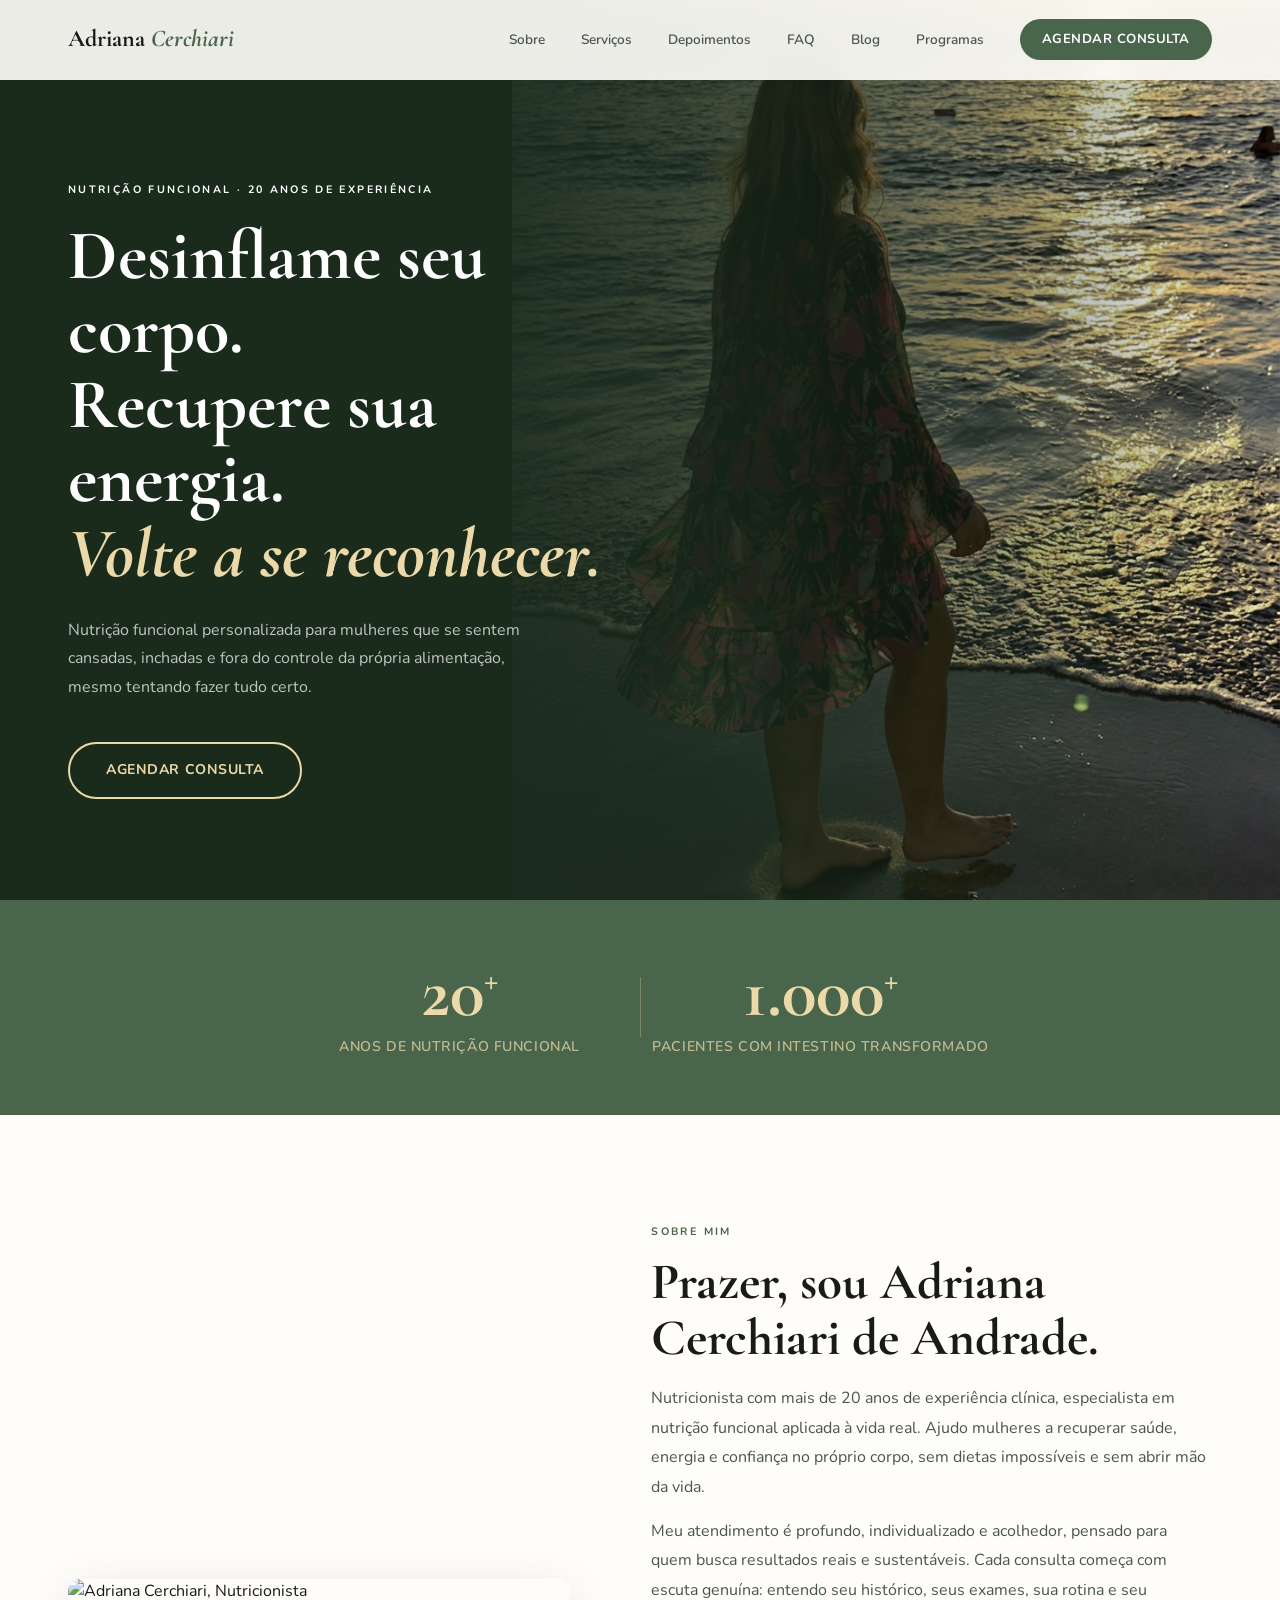
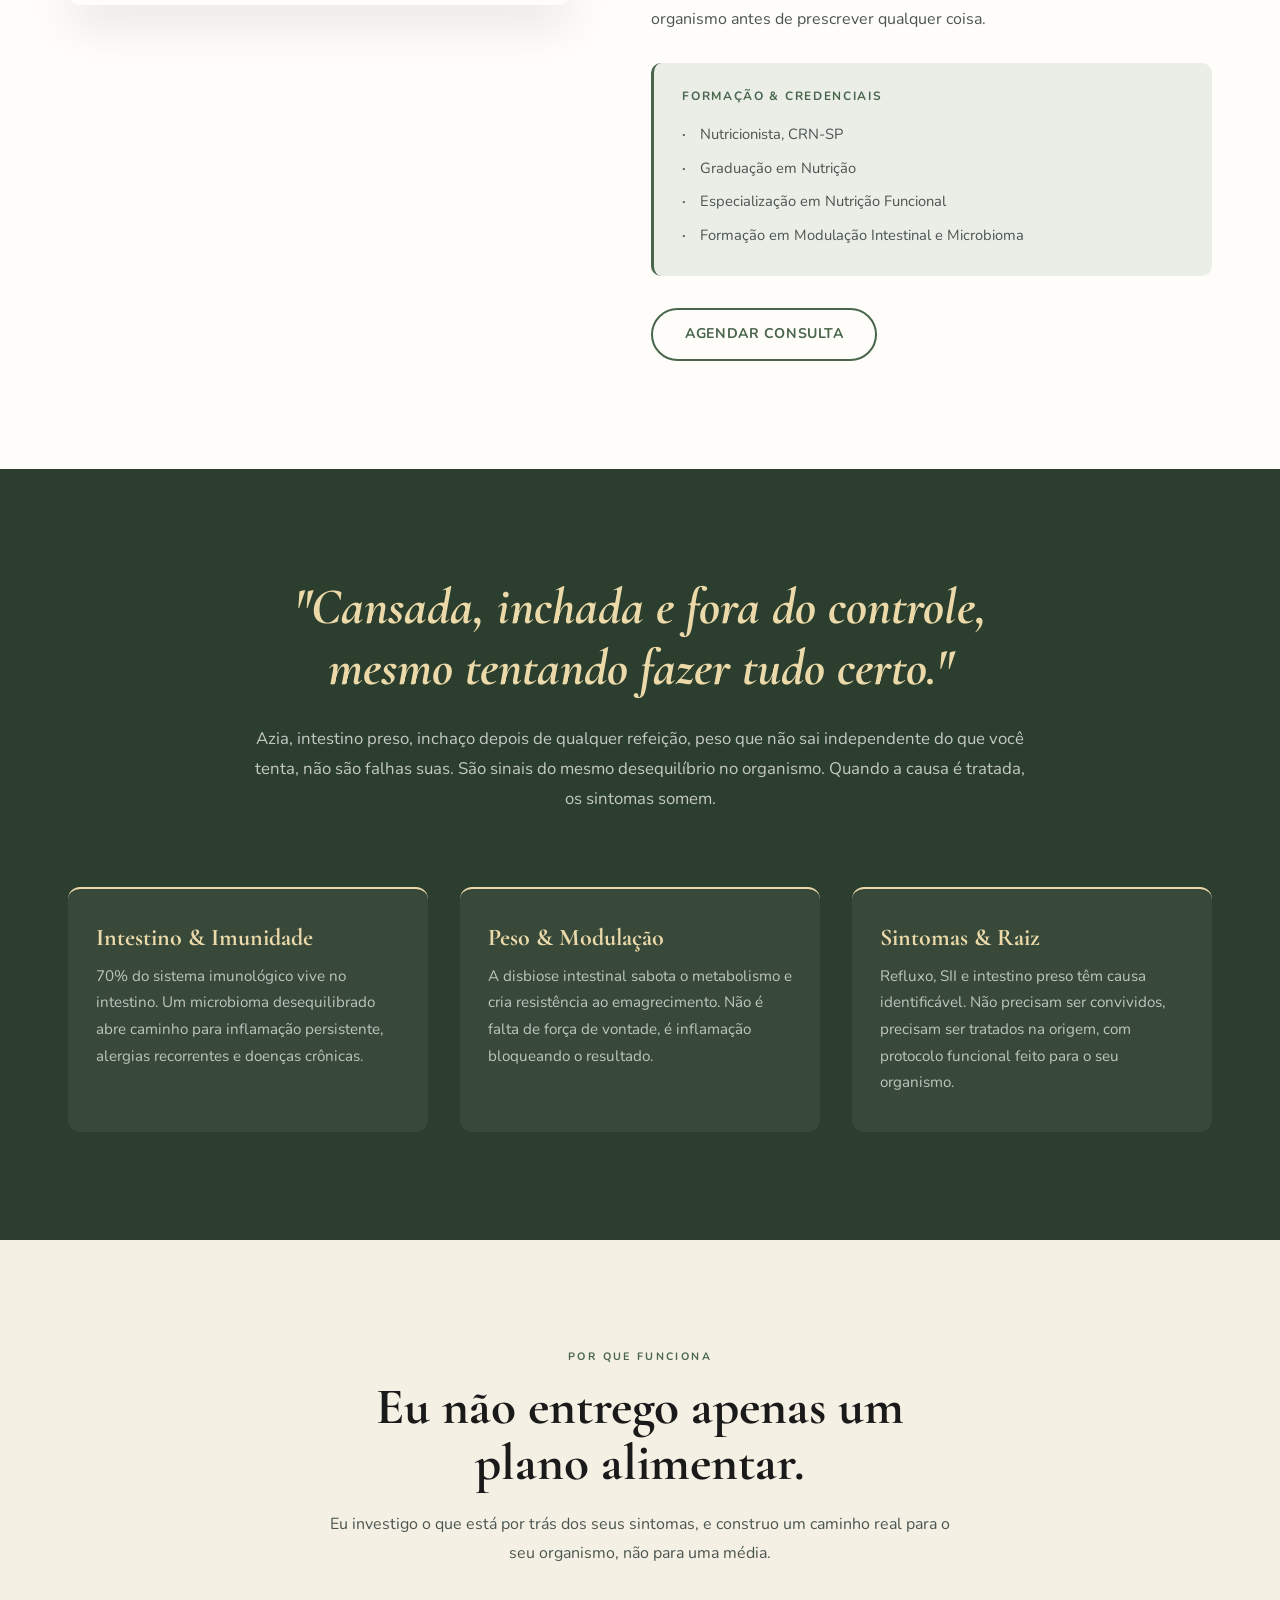
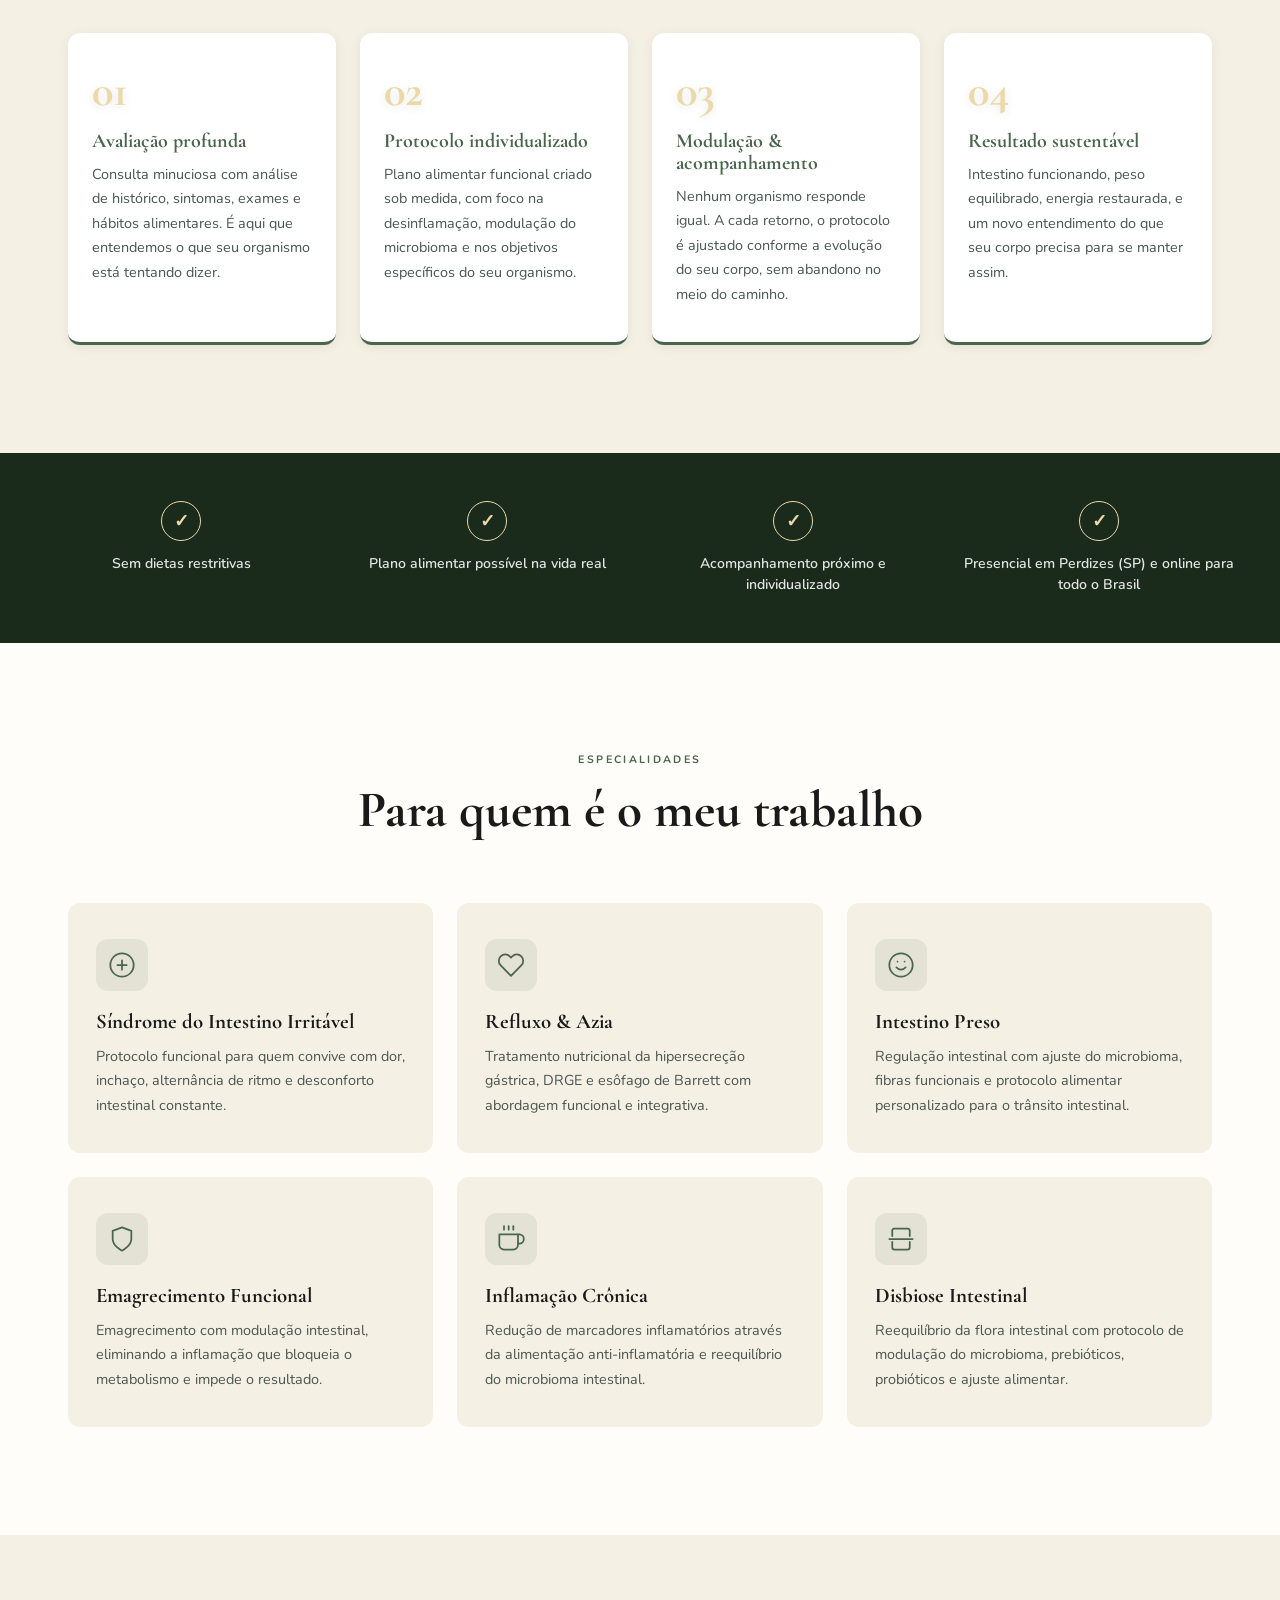
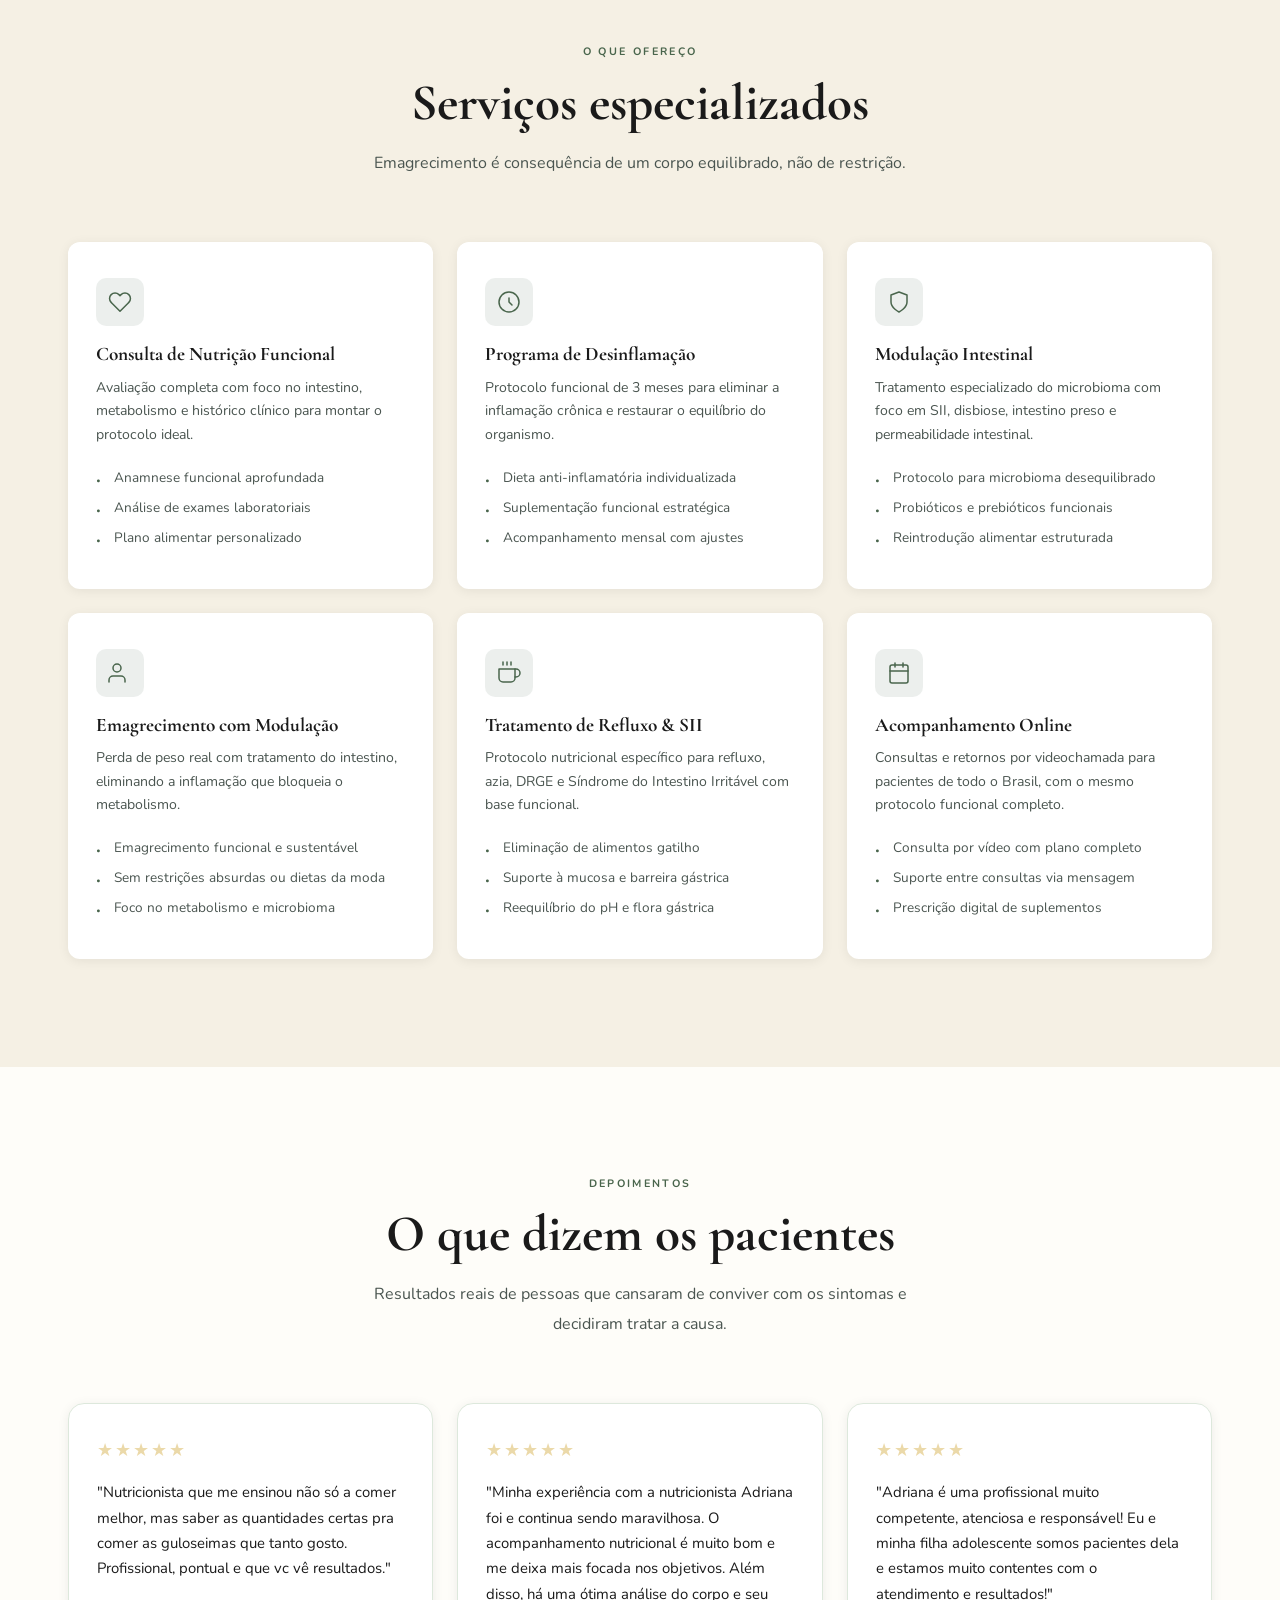
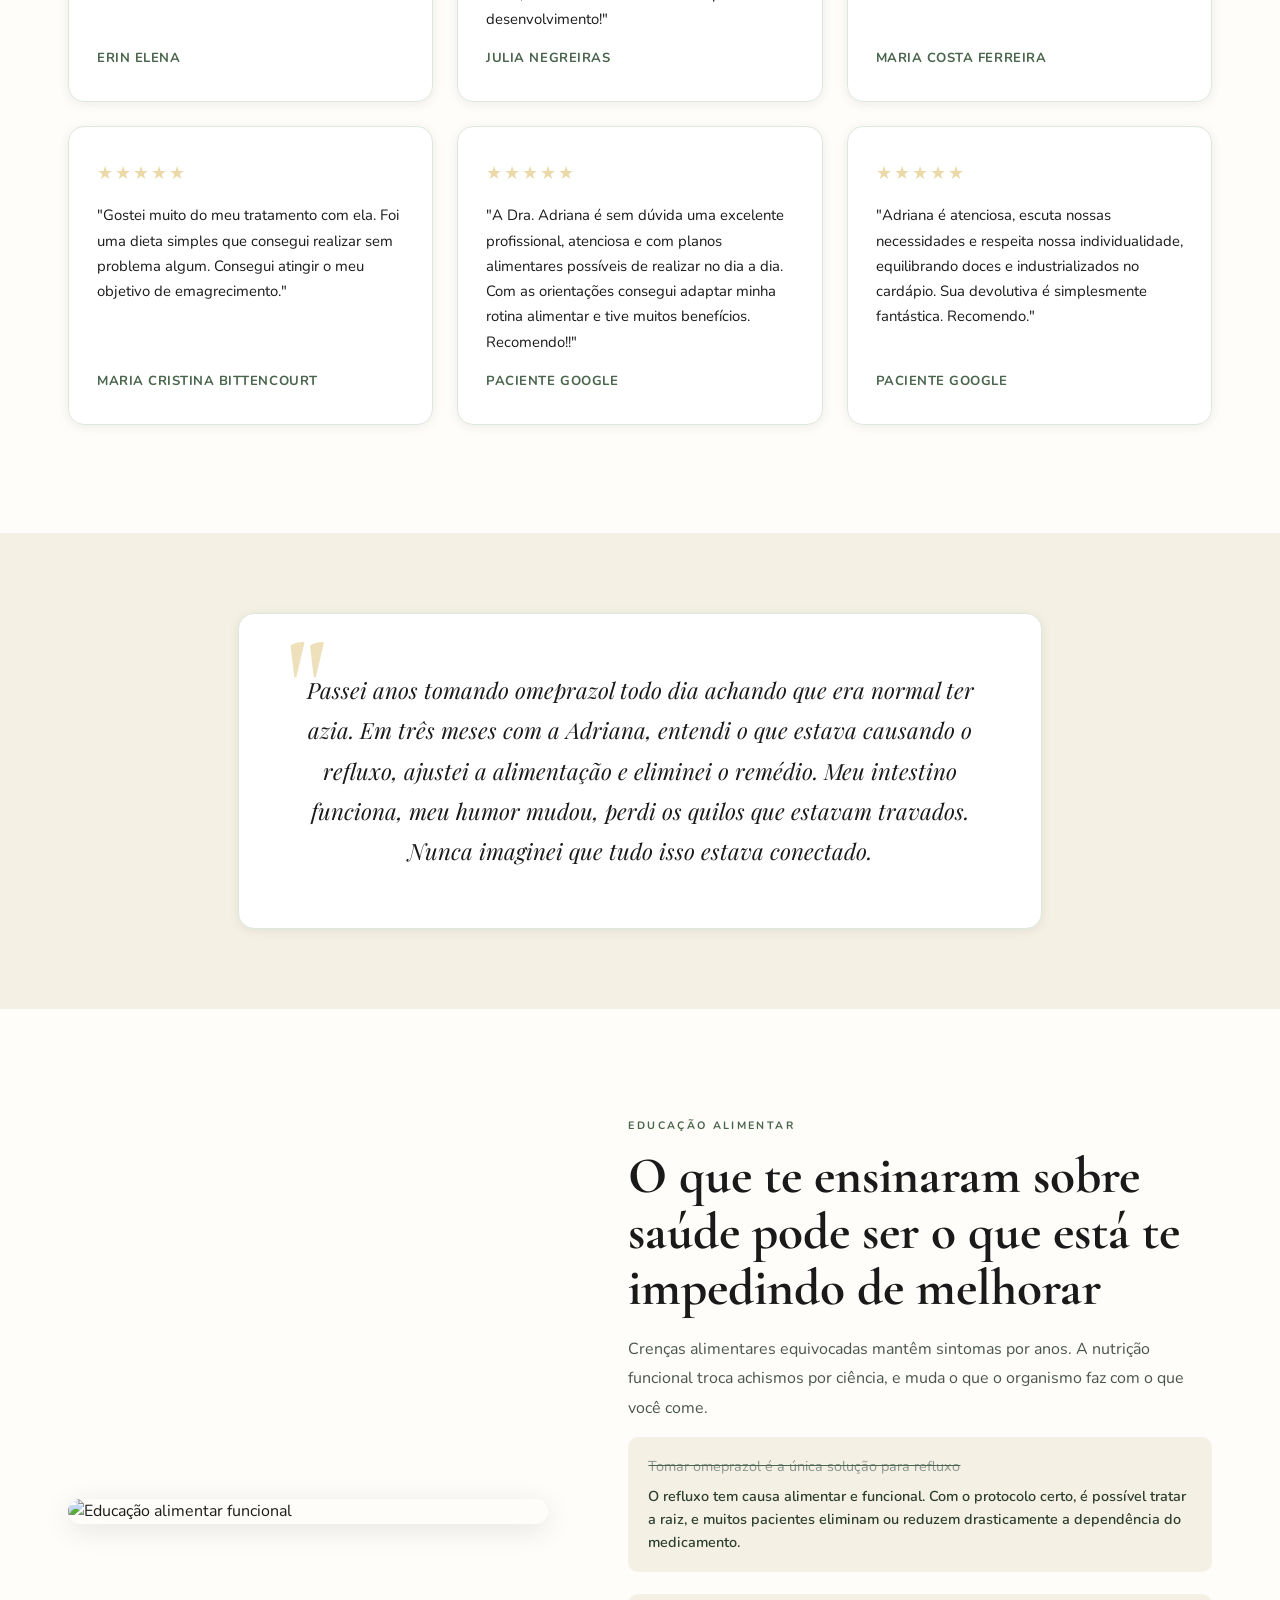
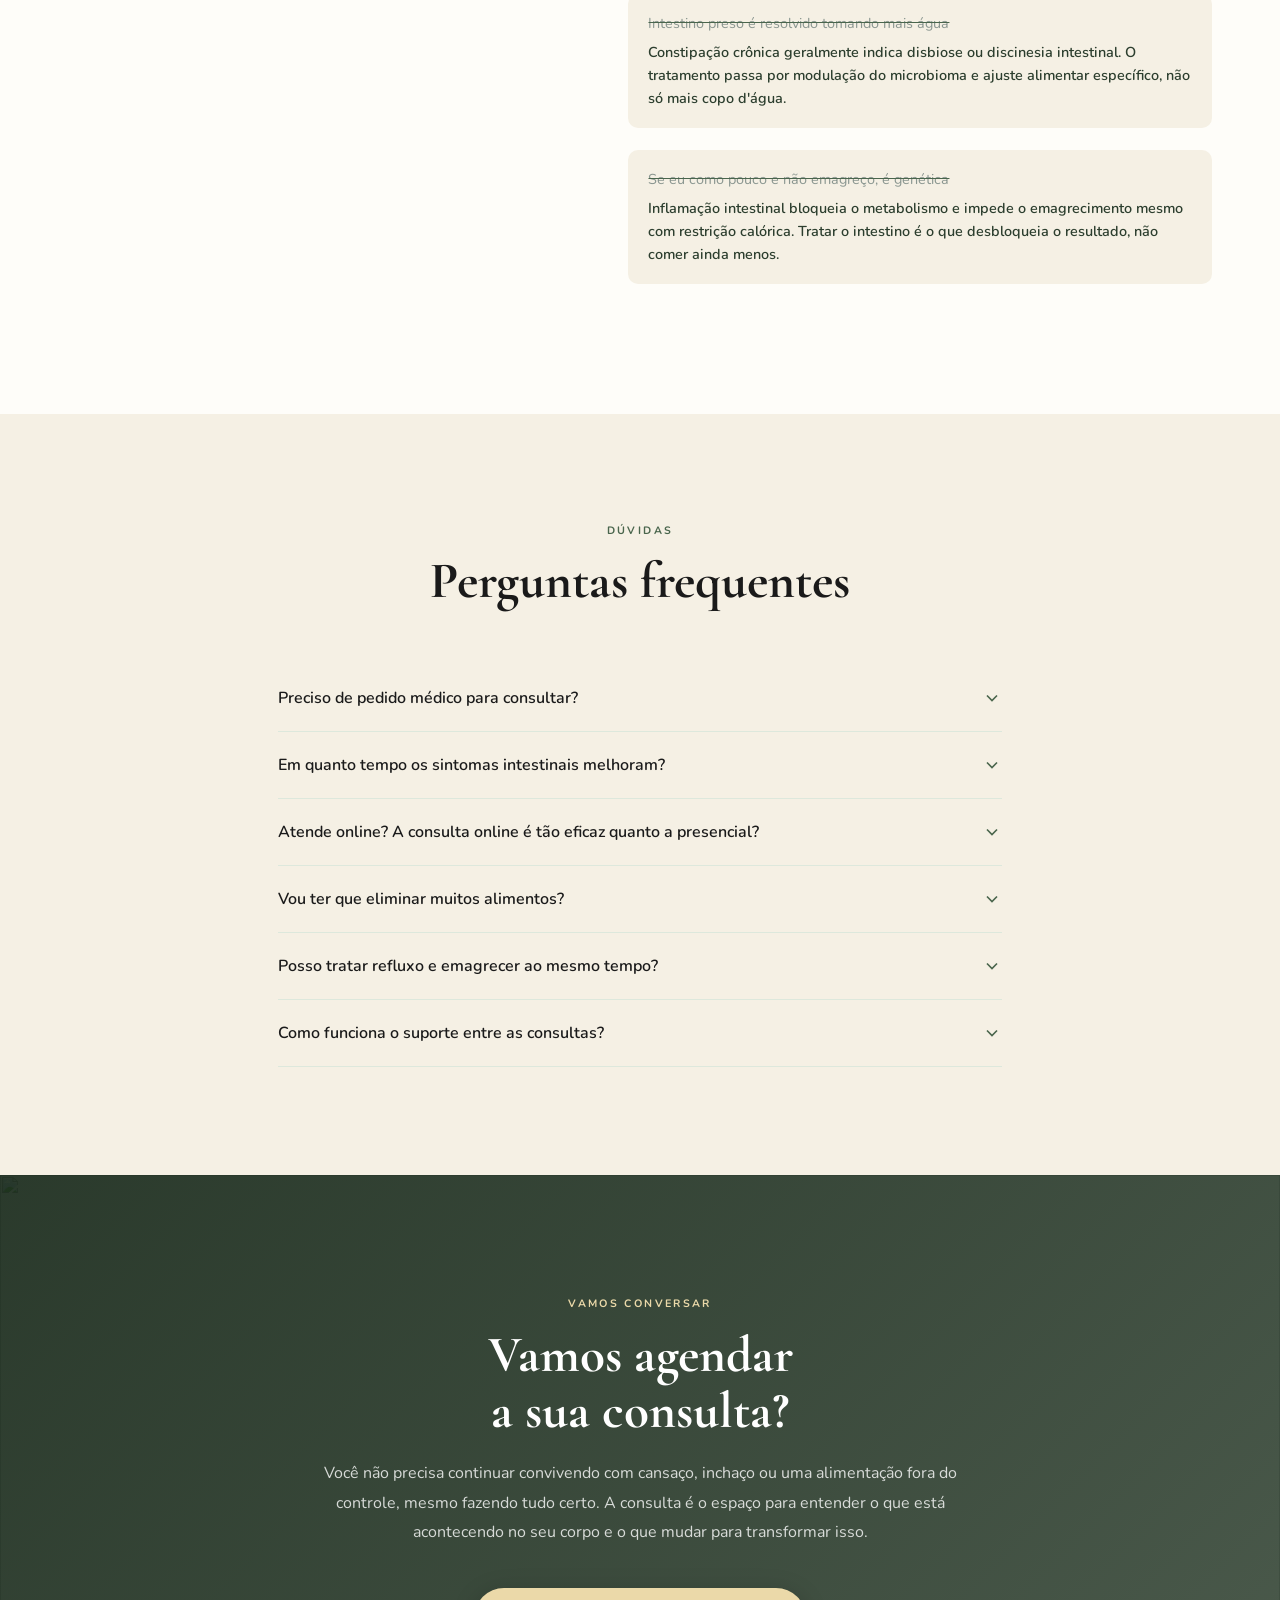
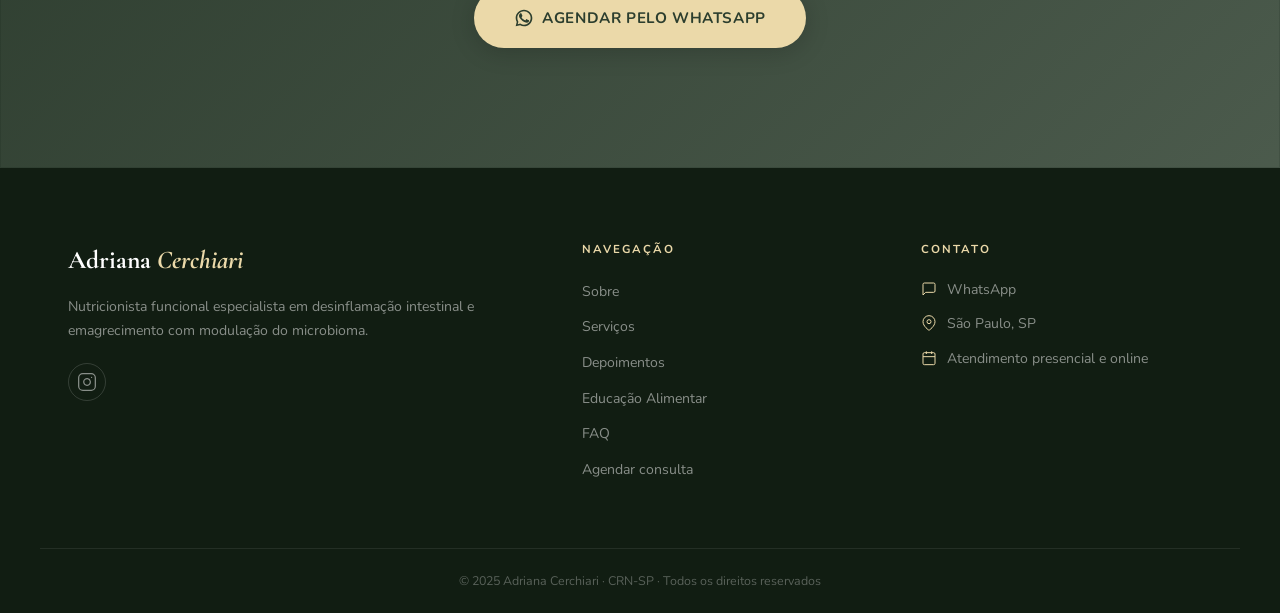
==== commit 65924fd7: "Adiciona blog, página de programas e melhora copy do site - Copy reformulada em todas as seções (her" ====
--- a/index.html
+++ b/index.html
@@ -23,6 +23,8 @@
         <a href="#servicos" class="nav__link">Serviços</a>
         <a href="#depoimentos" class="nav__link">Depoimentos</a>
         <a href="#faq" class="nav__link">FAQ</a>
+        <a href="blog.html" class="nav__link">Blog</a>
+        <a href="programas.html" class="nav__link">Programas</a>
         <a href="https://api.whatsapp.com/send/?phone=5511910856669&text=Ol%C3%A1%21+Tudo+bem%3F+Quero+agendar+uma+consulta+nutricional%21&type=phone_number&app_absent=0" class="btn btn--nav" target="_blank" rel="noopener noreferrer">Agendar consulta</a>
       </nav>
       <button class="nav__hamburger" aria-label="Abrir menu" aria-expanded="false">
@@ -34,21 +36,21 @@
   <!-- ========== HERO ========== -->
   <section class="hero" id="hero">
     <div class="hero__img-wrap">
-      <img src="Imagens/hero.png" alt="Adriana Cerchiari — Nutricionista Funcional" class="hero__img">
+      <img src="Imagens/hero.png" alt="Adriana Cerchiari, Nutricionista Funcional" class="hero__img">
     </div>
     <div class="hero__overlay"></div>
     <div class="hero__container">
       <div class="hero__content">
         <span class="hero__eyebrow">Nutrição Funcional · 20 anos de experiência</span>
         <h1 class="hero__title">
-          Intestino saudável.<br>
-          Peso equilibrado.<br>
-          <em>Vida que flui.</em>
+          Desinflame seu corpo.<br>
+          Recupere sua energia.<br>
+          <em>Volte a se reconhecer.</em>
         </h1>
         <p class="hero__subtitle">
-          Especialista em desinflamação intestinal e emagrecimento com modulação do microbioma. Protocolo individualizado para quem sofre com SII, refluxo, intestino preso e inflamação crônica.
+          Nutrição funcional personalizada para mulheres que se sentem cansadas, inchadas e fora do controle da própria alimentação, mesmo tentando fazer tudo certo.
         </p>
-        <a href="https://api.whatsapp.com/send/?phone=5511910856669&text=Ol%C3%A1%21+Tudo+bem%3F+Quero+agendar+uma+consulta+nutricional%21&type=phone_number&app_absent=0" class="btn btn--hero" target="_blank" rel="noopener noreferrer">Quero minha consulta</a>
+        <a href="https://api.whatsapp.com/send/?phone=5511910856669&text=Ol%C3%A1%21+Tudo+bem%3F+Quero+agendar+uma+consulta+nutricional%21&type=phone_number&app_absent=0" class="btn btn--hero" target="_blank" rel="noopener noreferrer">Agendar consulta</a>
       </div>
     </div>
   </section>
@@ -72,21 +74,21 @@
   <section class="sobre" id="sobre">
     <div class="sobre__container">
       <div class="sobre__img-wrap" data-aos="fade-right">
-        <img src="Imagens/sobre.png" alt="Adriana Cerchiari — Nutricionista" class="sobre__img">
+        <img src="Imagens/sobre.png" alt="Adriana Cerchiari, Nutricionista" class="sobre__img">
       </div>
       <div class="sobre__content" data-aos="fade-left">
         <span class="eyebrow">Sobre mim</span>
-        <h2 class="section-title">Ciência do intestino a serviço da sua saúde</h2>
+        <h2 class="section-title">Prazer, sou Adriana Cerchiari de Andrade.</h2>
         <p class="section-desc">
-          Sou Adriana Cerchiari, nutricionista funcional com 20 anos dedicados a entender o que o intestino tem a dizer sobre a saúde do corpo inteiro. Minha trajetória começou quando percebi que a raiz de boa parte dos problemas — do peso ao humor, da imunidade à energia — passa diretamente pelo trato gastrointestinal.
+          Nutricionista com mais de 20 anos de experiência clínica, especialista em nutrição funcional aplicada à vida real. Ajudo mulheres a recuperar saúde, energia e confiança no próprio corpo, sem dietas impossíveis e sem abrir mão da vida.
         </p>
         <p class="section-desc">
-          Trabalho com abordagem funcional integrativa: cada paciente recebe um protocolo pensado para o seu organismo, sua rotina e sua história. Não existe receita pronta — existe ciência aplicada com escuta real.
+          Meu atendimento é profundo, individualizado e acolhedor, pensado para quem busca resultados reais e sustentáveis. Cada consulta começa com escuta genuína: entendo seu histórico, seus exames, sua rotina e seu organismo antes de prescrever qualquer coisa.
         </p>
         <div class="sobre__certs">
           <p class="sobre__certs-title">Formação &amp; Credenciais</p>
           <ul class="sobre__certs-list">
-            <li>Nutricionista — CRN-SP</li>
+            <li>Nutricionista, CRN-SP</li>
             <li>Graduação em Nutrição</li>
             <li>Especialização em Nutrição Funcional</li>
             <li>Formação em Modulação Intestinal e Microbioma</li>
@@ -101,21 +103,21 @@
   <section class="vilao">
     <div class="vilao__container">
       <div class="vilao__headline" data-aos="fade-up">
-        <p class="vilao__destaque">"A inflamação silenciosa está travando tudo."</p>
-        <p class="vilao__sub">Azia, intestino preso, inchaço constante, peso que não sai — não são problemas separados. São sinais de um intestino inflamado pedindo atenção. Quando o intestino funciona, o corpo inteiro responde.</p>
+        <p class="vilao__destaque">"Cansada, inchada e fora do controle, mesmo tentando fazer tudo certo."</p>
+        <p class="vilao__sub">Azia, intestino preso, inchaço depois de qualquer refeição, peso que não sai independente do que você tenta, não são falhas suas. São sinais do mesmo desequilíbrio no organismo. Quando a causa é tratada, os sintomas somem.</p>
       </div>
       <div class="vilao__points">
         <div class="vilao__point" data-aos="fade-up" data-aos-delay="0">
           <h3 class="vilao__point-title">Intestino &amp; Imunidade</h3>
-          <p class="vilao__point-text">70% do sistema imunológico vive no intestino. Um microbioma desequilibrado abre porta para inflamação, alergias e doenças crônicas.</p>
+          <p class="vilao__point-text">70% do sistema imunológico vive no intestino. Um microbioma desequilibrado abre caminho para inflamação persistente, alergias recorrentes e doenças crônicas.</p>
         </div>
         <div class="vilao__point" data-aos="fade-up" data-aos-delay="100">
           <h3 class="vilao__point-title">Peso &amp; Modulação</h3>
-          <p class="vilao__point-text">Disbiose intestinal sabota o metabolismo e cria resistência ao emagrecimento. Tratar o intestino é o primeiro passo para um peso real e duradouro.</p>
+          <p class="vilao__point-text">A disbiose intestinal sabota o metabolismo e cria resistência ao emagrecimento. Não é falta de força de vontade, é inflamação bloqueando o resultado.</p>
         </div>
         <div class="vilao__point" data-aos="fade-up" data-aos-delay="200">
           <h3 class="vilao__point-title">Sintomas &amp; Raiz</h3>
-          <p class="vilao__point-text">Refluxo, SII e intestino preso têm causa. Não precisam ser convividos — precisam ser tratados com protocolo funcional individualizado.</p>
+          <p class="vilao__point-text">Refluxo, SII e intestino preso têm causa identificável. Não precisam ser convividos, precisam ser tratados na origem, com protocolo funcional feito para o seu organismo.</p>
         </div>
       </div>
     </div>
@@ -125,31 +127,53 @@
   <section class="como-funciona" id="processo">
     <div class="como__container">
       <div class="como__header" data-aos="fade-up">
-        <span class="eyebrow">Processo</span>
-        <h2 class="section-title">Como funciona a sua jornada</h2>
-        <p class="section-desc">Do primeiro contato à transformação real, cada etapa é pensada para o seu organismo.</p>
+        <span class="eyebrow">Por que funciona</span>
+        <h2 class="section-title">Eu não entrego apenas um plano alimentar.</h2>
+        <p class="section-desc">Eu investigo o que está por trás dos seus sintomas, e construo um caminho real para o seu organismo, não para uma média.</p>
       </div>
       <div class="como__grid">
         <div class="step-card" data-aos="fade-up" data-aos-delay="0">
           <div class="step-card__num">01</div>
-          <h3 class="step-card__title">Avaliação completa</h3>
-          <p class="step-card__desc">Consulta aprofundada com análise de histórico, sintomas, exames e hábitos. Aqui o seu intestino ganha voz.</p>
+          <h3 class="step-card__title">Avaliação profunda</h3>
+          <p class="step-card__desc">Consulta minuciosa com análise de histórico, sintomas, exames e hábitos alimentares. É aqui que entendemos o que seu organismo está tentando dizer.</p>
         </div>
         <div class="step-card" data-aos="fade-up" data-aos-delay="100">
           <div class="step-card__num">02</div>
           <h3 class="step-card__title">Protocolo individualizado</h3>
-          <p class="step-card__desc">Plano alimentar funcional com foco na desinflamação, modulação do microbioma e objetivos específicos do seu corpo.</p>
+          <p class="step-card__desc">Plano alimentar funcional criado sob medida, com foco na desinflamação, modulação do microbioma e nos objetivos específicos do seu organismo.</p>
         </div>
         <div class="step-card" data-aos="fade-up" data-aos-delay="150">
           <div class="step-card__num">03</div>
           <h3 class="step-card__title">Modulação &amp; acompanhamento</h3>
-          <p class="step-card__desc">Ajustes contínuos conforme o organismo responde. A cada retorno, o protocolo evolui junto com você.</p>
+          <p class="step-card__desc">Nenhum organismo responde igual. A cada retorno, o protocolo é ajustado conforme a evolução do seu corpo, sem abandono no meio do caminho.</p>
         </div>
         <div class="step-card" data-aos="fade-up" data-aos-delay="200">
           <div class="step-card__num">04</div>
           <h3 class="step-card__title">Resultado sustentável</h3>
-          <p class="step-card__desc">Saúde intestinal restabelecida, peso equilibrado e energia de volta — sem restrições absurdas e sem efeito sanfona.</p>
-        </div>
+          <p class="step-card__desc">Intestino funcionando, peso equilibrado, energia restaurada, e um novo entendimento do que seu corpo precisa para se manter assim.</p>
+        </div>
+      </div>
+    </div>
+  </section>
+
+  <!-- ========== DESTAQUE CHECKS ========== -->
+  <section class="checks-banner">
+    <div class="checks-banner__container">
+      <div class="checks-banner__item" data-aos="fade-up" data-aos-delay="0">
+        <span class="checks-banner__icon">✓</span>
+        <span class="checks-banner__text">Sem dietas restritivas</span>
+      </div>
+      <div class="checks-banner__item" data-aos="fade-up" data-aos-delay="80">
+        <span class="checks-banner__icon">✓</span>
+        <span class="checks-banner__text">Plano alimentar possível na vida real</span>
+      </div>
+      <div class="checks-banner__item" data-aos="fade-up" data-aos-delay="160">
+        <span class="checks-banner__icon">✓</span>
+        <span class="checks-banner__text">Acompanhamento próximo e individualizado</span>
+      </div>
+      <div class="checks-banner__item" data-aos="fade-up" data-aos-delay="240">
+        <span class="checks-banner__icon">✓</span>
+        <span class="checks-banner__text">Presencial em Perdizes (SP) e online para todo o Brasil</span>
       </div>
     </div>
   </section>
@@ -188,7 +212,7 @@
             <svg width="28" height="28" viewBox="0 0 24 24" fill="none" stroke="currentColor" stroke-width="1.5" stroke-linecap="round" stroke-linejoin="round"><path d="M12 22s8-4 8-10V5l-8-3-8 3v7c0 6 8 10 8 10z"/></svg>
           </div>
           <h3 class="pq-card__title">Emagrecimento Funcional</h3>
-          <p class="pq-card__text">Emagrecimento com modulação intestinal — eliminando a inflamação que bloqueia o metabolismo e impede o resultado.</p>
+          <p class="pq-card__text">Emagrecimento com modulação intestinal, eliminando a inflamação que bloqueia o metabolismo e impede o resultado.</p>
         </div>
         <div class="pq-card" data-aos="fade-up" data-aos-delay="60">
           <div class="pq-card__icon">
@@ -214,6 +238,7 @@
       <div class="serv__header" data-aos="fade-up">
         <span class="eyebrow">O que ofereço</span>
         <h2 class="section-title">Serviços especializados</h2>
+        <p class="section-desc">Emagrecimento é consequência de um corpo equilibrado, não de restrição.</p>
       </div>
       <div class="serv__grid">
         <div class="servico-card" data-aos="fade-up" data-aos-delay="0">
@@ -257,7 +282,7 @@
             <svg width="24" height="24" viewBox="0 0 24 24" fill="none" stroke="currentColor" stroke-width="1.5" stroke-linecap="round" stroke-linejoin="round"><path d="M17 21v-2a4 4 0 0 0-4-4H5a4 4 0 0 0-4 4v2"/><circle cx="9" cy="7" r="4"/></svg>
           </div>
           <h3 class="servico-card__title">Emagrecimento com Modulação</h3>
-          <p class="servico-card__text">Perda de peso real com tratamento do intestino — eliminando a inflamação que bloqueia o metabolismo.</p>
+          <p class="servico-card__text">Perda de peso real com tratamento do intestino, eliminando a inflamação que bloqueia o metabolismo.</p>
           <ul class="servico-card__bullets">
             <li>Emagrecimento funcional e sustentável</li>
             <li>Sem restrições absurdas ou dietas da moda</li>
@@ -298,38 +323,38 @@
       <div class="dep__header" data-aos="fade-up">
         <span class="eyebrow">Depoimentos</span>
         <h2 class="section-title">O que dizem os pacientes</h2>
-        <p class="section-desc">Resultados reais de pessoas que decidiram cuidar do intestino e transformaram a saúde.</p>
+        <p class="section-desc">Resultados reais de pessoas que cansaram de conviver com os sintomas e decidiram tratar a causa.</p>
       </div>
       <div class="dep__grid">
         <div class="dep-card" data-aos="fade-up" data-aos-delay="0">
           <div class="dep-card__stars">★★★★★</div>
           <p class="dep-card__text">"Nutricionista que me ensinou não só a comer melhor, mas saber as quantidades certas pra comer as guloseimas que tanto gosto. Profissional, pontual e que vc vê resultados."</p>
-          <span class="dep-card__author">— Erin Elena</span>
+          <span class="dep-card__author">Erin Elena</span>
         </div>
         <div class="dep-card" data-aos="fade-up" data-aos-delay="60">
           <div class="dep-card__stars">★★★★★</div>
           <p class="dep-card__text">"Minha experiência com a nutricionista Adriana foi e continua sendo maravilhosa. O acompanhamento nutricional é muito bom e me deixa mais focada nos objetivos. Além disso, há uma ótima análise do corpo e seu desenvolvimento!"</p>
-          <span class="dep-card__author">— Julia Negreiras</span>
+          <span class="dep-card__author">Julia Negreiras</span>
         </div>
         <div class="dep-card" data-aos="fade-up" data-aos-delay="120">
           <div class="dep-card__stars">★★★★★</div>
           <p class="dep-card__text">"Adriana é uma profissional muito competente, atenciosa e responsável! Eu e minha filha adolescente somos pacientes dela e estamos muito contentes com o atendimento e resultados!"</p>
-          <span class="dep-card__author">— Maria Costa Ferreira</span>
+          <span class="dep-card__author">Maria Costa Ferreira</span>
         </div>
         <div class="dep-card" data-aos="fade-up" data-aos-delay="0">
           <div class="dep-card__stars">★★★★★</div>
           <p class="dep-card__text">"Gostei muito do meu tratamento com ela. Foi uma dieta simples que consegui realizar sem problema algum. Consegui atingir o meu objetivo de emagrecimento."</p>
-          <span class="dep-card__author">— Maria Cristina Bittencourt</span>
+          <span class="dep-card__author">Maria Cristina Bittencourt</span>
         </div>
         <div class="dep-card" data-aos="fade-up" data-aos-delay="60">
           <div class="dep-card__stars">★★★★★</div>
           <p class="dep-card__text">"A Dra. Adriana é sem dúvida uma excelente profissional, atenciosa e com planos alimentares possíveis de realizar no dia a dia. Com as orientações consegui adaptar minha rotina alimentar e tive muitos benefícios. Recomendo!!"</p>
-          <span class="dep-card__author">— Paciente Google</span>
+          <span class="dep-card__author">Paciente Google</span>
         </div>
         <div class="dep-card" data-aos="fade-up" data-aos-delay="120">
           <div class="dep-card__stars">★★★★★</div>
-          <p class="dep-card__text">"Adriana é atenciosa, escuta nossas necessidades e respeita nossa individualidade — equilibrando doces e industrializados no cardápio. Sua devolutiva é simplesmente fantástica. Recomendo."</p>
-          <span class="dep-card__author">— Paciente Google</span>
+          <p class="dep-card__text">"Adriana é atenciosa, escuta nossas necessidades e respeita nossa individualidade, equilibrando doces e industrializados no cardápio. Sua devolutiva é simplesmente fantástica. Recomendo."</p>
+          <span class="dep-card__author">Paciente Google</span>
         </div>
       </div>
     </div>
@@ -355,19 +380,19 @@
       </div>
       <div class="edu__content" data-aos="fade-left">
         <span class="eyebrow">Educação Alimentar</span>
-        <h2 class="section-title">O que você acredita pode estar te prejudicando</h2>
-        <p class="section-desc">Mitos alimentares perpetuam sintomas por anos. Conhecimento funcional muda o que o organismo faz com o que você come.</p>
+        <h2 class="section-title">O que te ensinaram sobre saúde pode ser o que está te impedindo de melhorar</h2>
+        <p class="section-desc">Crenças alimentares equivocadas mantêm sintomas por anos. A nutrição funcional troca achismos por ciência, e muda o que o organismo faz com o que você come.</p>
         <div class="mito">
           <p class="mito__falso"><del>Tomar omeprazol é a única solução para refluxo</del></p>
-          <p class="mito__verdade">O refluxo tem causa alimentar e funcional — com protocolo certo é possível eliminar ou reduzir drasticamente a dependência do medicamento.</p>
+          <p class="mito__verdade">O refluxo tem causa alimentar e funcional. Com o protocolo certo, é possível tratar a raiz, e muitos pacientes eliminam ou reduzem drasticamente a dependência do medicamento.</p>
         </div>
         <div class="mito">
           <p class="mito__falso"><del>Intestino preso é resolvido tomando mais água</del></p>
-          <p class="mito__verdade">Constipação crônica geralmente indica disbiose ou discinesia intestinal — o tratamento passa por modulação do microbioma, não só hidratação.</p>
+          <p class="mito__verdade">Constipação crônica geralmente indica disbiose ou discinesia intestinal. O tratamento passa por modulação do microbioma e ajuste alimentar específico, não só mais copo d'água.</p>
         </div>
         <div class="mito">
           <p class="mito__falso"><del>Se eu como pouco e não emagreço, é genética</del></p>
-          <p class="mito__verdade">Inflamação intestinal bloqueia o metabolismo e impede o emagrecimento mesmo com restrição calórica. Tratar o intestino desbloqueie o resultado.</p>
+          <p class="mito__verdade">Inflamação intestinal bloqueia o metabolismo e impede o emagrecimento mesmo com restrição calórica. Tratar o intestino é o que desbloqueia o resultado, não comer ainda menos.</p>
         </div>
       </div>
     </div>
@@ -388,7 +413,7 @@
             <svg class="faq-item__icon" width="20" height="20" viewBox="0 0 24 24" fill="none" stroke="currentColor" stroke-width="2"><polyline points="6 9 12 15 18 9"/></svg>
           </button>
           <div class="faq-item__answer">
-            <p>Não. A consulta nutricional é autônoma — não depende de encaminhamento médico. Você pode agendar diretamente pelo WhatsApp. Se tiver exames recentes, é ótimo trazer para a consulta.</p>
+            <p>Não. A consulta nutricional é autônoma e não depende de encaminhamento médico. Você agenda diretamente pelo WhatsApp. Se tiver exames recentes, ótimo, mas não é obrigatório para a primeira consulta.</p>
           </div>
         </div>
 
@@ -398,7 +423,7 @@
             <svg class="faq-item__icon" width="20" height="20" viewBox="0 0 24 24" fill="none" stroke="currentColor" stroke-width="2"><polyline points="6 9 12 15 18 9"/></svg>
           </button>
           <div class="faq-item__answer">
-            <p>Depende do histórico e do grau de desequilíbrio intestinal. Em geral, as primeiras melhorias são percebidas entre 2 e 4 semanas. Casos de disbiose severa ou SII crônica levam de 3 a 6 meses para resultados mais profundos.</p>
+            <p>Depende do histórico e da gravidade do desequilíbrio. Em geral, os primeiros sinais de melhora aparecem entre 2 e 4 semanas de protocolo. Para casos de disbiose severa ou SII crônica, os resultados mais profundos costumam aparecer entre 3 e 6 meses.</p>
           </div>
         </div>
 
@@ -418,7 +443,7 @@
             <svg class="faq-item__icon" width="20" height="20" viewBox="0 0 24 24" fill="none" stroke="currentColor" stroke-width="2"><polyline points="6 9 12 15 18 9"/></svg>
           </button>
           <div class="faq-item__answer">
-            <p>A abordagem funcional não é sobre proibição — é sobre identificar o que inflama o seu intestino especificamente. Pode haver uma fase de exclusão temporária de alguns alimentos, mas o objetivo é a reintrodução progressiva com um intestino curado.</p>
+            <p>A abordagem funcional não é sobre proibição, é sobre identificar o que inflama o seu intestino especificamente. Em alguns casos há uma fase de exclusão temporária, mas o objetivo sempre é a reintrodução progressiva. A ideia não é restringir para sempre: é curar o intestino para que ele tolere mais.</p>
           </div>
         </div>
 
@@ -428,7 +453,7 @@
             <svg class="faq-item__icon" width="20" height="20" viewBox="0 0 24 24" fill="none" stroke="currentColor" stroke-width="2"><polyline points="6 9 12 15 18 9"/></svg>
           </button>
           <div class="faq-item__answer">
-            <p>Sim — e frequentemente um ajuda o outro. O protocolo de desinflamação intestinal melhora o refluxo e ao mesmo tempo desbloqueie o metabolismo para o emagrecimento. São condições que compartilham a mesma raiz: inflamação e desequilíbrio do microbioma.</p>
+            <p>Sim, e na prática um potencializa o outro. O protocolo de desinflamação intestinal reduz o refluxo ao mesmo tempo que desbloqueia o metabolismo para o emagrecimento. Isso acontece porque as duas condições compartilham a mesma raiz: inflamação e desequilíbrio do microbioma.</p>
           </div>
         </div>
 
@@ -438,7 +463,7 @@
             <svg class="faq-item__icon" width="20" height="20" viewBox="0 0 24 24" fill="none" stroke="currentColor" stroke-width="2"><polyline points="6 9 12 15 18 9"/></svg>
           </button>
           <div class="faq-item__answer">
-            <p>Pacientes em acompanhamento têm canal de comunicação por mensagem para dúvidas pontuais entre retornos. O acompanhamento contínuo é parte fundamental do protocolo funcional — não abandono no meio do caminho.</p>
+            <p>Pacientes em acompanhamento têm canal de comunicação por mensagem para dúvidas pontuais entre os retornos. Acredito que o suporte contínuo é parte do tratamento, não abandono ninguém no meio do processo.</p>
           </div>
         </div>
 
@@ -454,8 +479,8 @@
     </div>
     <div class="cta-final__container" data-aos="fade-up">
       <span class="eyebrow" style="color: var(--accent-cream);">Vamos conversar</span>
-      <h2 class="section-title" style="color:#fff;">Pronto para cuidar<br>do seu intestino?</h2>
-      <p class="section-desc" style="color:rgba(255,255,255,0.8);">Dê o primeiro passo. Uma consulta pode mudar o que você sente há anos.</p>
+      <h2 class="section-title" style="color:#fff;">Vamos agendar<br>a sua consulta?</h2>
+      <p class="section-desc" style="color:rgba(255,255,255,0.8);">Você não precisa continuar convivendo com cansaço, inchaço ou uma alimentação fora do controle, mesmo fazendo tudo certo. A consulta é o espaço para entender o que está acontecendo no seu corpo e o que mudar para transformar isso.</p>
       <a href="https://api.whatsapp.com/send/?phone=5511910856669&text=Ol%C3%A1%21+Tudo+bem%3F+Quero+agendar+uma+consulta+nutricional%21&type=phone_number&app_absent=0" class="btn btn--cta" target="_blank" rel="noopener noreferrer">
         <svg width="20" height="20" viewBox="0 0 24 24" fill="currentColor"><path d="M17.472 14.382c-.297-.149-1.758-.867-2.03-.967-.273-.099-.471-.148-.67.15-.197.297-.767.966-.94 1.164-.173.199-.347.223-.644.075-.297-.15-1.255-.463-2.39-1.475-.883-.788-1.48-1.761-1.653-2.059-.173-.297-.018-.458.13-.606.134-.133.298-.347.446-.52.149-.174.198-.298.298-.497.099-.198.05-.371-.025-.52-.075-.149-.669-1.612-.916-2.207-.242-.579-.487-.5-.669-.51-.173-.008-.371-.01-.57-.01-.198 0-.52.074-.792.372-.272.297-1.04 1.016-1.04 2.479 0 1.462 1.065 2.875 1.213 3.074.149.198 2.096 3.2 5.077 4.487.709.306 1.262.489 1.694.625.712.227 1.36.195 1.871.118.571-.085 1.758-.719 2.006-1.413.248-.694.248-1.289.173-1.413-.074-.124-.272-.198-.57-.347z"/><path d="M11.999 2.013C6.476 2.013 2 6.49 2 12.013c0 1.761.46 3.412 1.263 4.847L2 22l5.315-1.236A9.947 9.947 0 0 0 12 22.013c5.523 0 10-4.477 10-10 0-5.524-4.477-10.001-10-10zm0 18.002a7.964 7.964 0 0 1-4.07-1.119l-.291-.173-3.155.732.777-3.038-.19-.31A7.98 7.98 0 0 1 4 12.013c0-4.41 3.589-8 8-8 4.41 0 8 3.59 8 8s-3.59 8-8 8z"/></svg>
         Agendar pelo WhatsApp
--- a/css/style.css
+++ b/css/style.css
@@ -153,7 +153,7 @@
   display: block; font-family: var(--sans);
   font-size: 0.67rem; font-weight: 700;
   letter-spacing: 0.22em; text-transform: uppercase;
-  color: var(--accent-cream); margin-bottom: 20px;
+  color: #fff; margin-bottom: 20px;
 }
 .hero__title {
   font-family: var(--headline);
@@ -166,6 +166,58 @@
   font-family: var(--sans); font-size: 1rem;
   font-weight: 400; line-height: 1.8;
   color: rgba(255,255,255,0.72); margin-bottom: 40px; max-width: 460px;
+}
+.hero__checks {
+  list-style: none; padding: 0; margin: 0 0 36px;
+  display: flex; flex-direction: column; gap: 10px;
+}
+.hero__checks li {
+  font-family: var(--sans); font-size: 0.88rem; font-weight: 600;
+  color: rgba(255,255,255,0.82); display: flex; align-items: center; gap: 9px;
+}
+.hero__checks li::before {
+  content: '✓'; color: var(--accent-cream); font-weight: 700; font-size: 1rem; flex-shrink: 0;
+}
+.sobre__location {
+  font-family: var(--sans); font-size: 0.88rem; font-weight: 600;
+  color: var(--text-sec); margin: 20px 0 28px; display: flex; flex-direction: column; gap: 6px;
+}
+.sobre__location span { display: flex; align-items: center; gap: 7px; }
+
+/* ── CHECKS BANNER ── */
+.checks-banner {
+  background: var(--hero-bg);
+  padding: 48px 28px;
+}
+.checks-banner__container {
+  max-width: 1200px; margin: 0 auto;
+  display: grid;
+  grid-template-columns: repeat(4, 1fr);
+  gap: 24px;
+}
+.checks-banner__item {
+  display: flex; flex-direction: column;
+  align-items: center; text-align: center;
+  gap: 12px;
+}
+.checks-banner__icon {
+  width: 40px; height: 40px;
+  border-radius: 50%;
+  border: 1.5px solid var(--accent-cream);
+  display: flex; align-items: center; justify-content: center;
+  font-size: 1.1rem; font-weight: 700;
+  color: var(--accent-cream); flex-shrink: 0;
+}
+.checks-banner__text {
+  font-family: var(--sans); font-size: 0.88rem;
+  font-weight: 600; color: rgba(255,255,255,0.88);
+  line-height: 1.5;
+}
+@media (max-width: 768px) {
+  .checks-banner__container { grid-template-columns: repeat(2, 1fr); gap: 28px 20px; }
+}
+@media (max-width: 480px) {
+  .checks-banner__container { grid-template-columns: 1fr; }
 }
 
 /* ── NÚMEROS ── */
@@ -455,3 +507,332 @@
   .footer__col:first-child { grid-column: unset; }
   .cta-final { padding: 88px 0; }
 }
+
+/* =============================================
+   BLOG
+   ============================================= */
+
+/* ── BLOG HERO ── */
+.blog-hero {
+  background: var(--hero-bg);
+  padding: 140px 28px 80px;
+  text-align: center;
+}
+.blog-hero__eyebrow { color: var(--accent-cream); margin-bottom: 16px; }
+.blog-hero__title {
+  font-family: var(--headline);
+  font-size: clamp(2.8rem, 6vw, 4.5rem);
+  font-weight: 700; color: #fff;
+  margin-bottom: 16px; line-height: 1.1;
+}
+.blog-hero__desc {
+  font-family: var(--sans); font-size: 1rem;
+  color: rgba(255,255,255,0.65);
+  max-width: 500px; margin: 0 auto; line-height: 1.8;
+}
+
+/* ── BLOG GRID ── */
+.blog-listing { padding: 80px 28px 96px; background: var(--bg); }
+.blog-listing__container { max-width: 1200px; margin: 0 auto; }
+.blog-grid {
+  display: grid;
+  grid-template-columns: repeat(3, 1fr);
+  gap: 32px; margin-top: 0;
+}
+.blog-card {
+  background: #fff;
+  border-radius: var(--radius);
+  overflow: hidden;
+  box-shadow: var(--shadow-sm);
+  display: flex; flex-direction: column;
+  transition: transform var(--dur) var(--ease), box-shadow var(--dur) var(--ease);
+  text-decoration: none; color: inherit;
+}
+.blog-card:hover { transform: translateY(-5px); box-shadow: var(--shadow-md); }
+.blog-card__img-wrap { width: 100%; height: 210px; overflow: hidden; }
+.blog-card__img {
+  width: 100%; height: 100%;
+  object-fit: cover; object-position: top;
+  transition: transform 0.5s var(--ease);
+}
+.blog-card:hover .blog-card__img { transform: scale(1.05); }
+.blog-card__img-placeholder {
+  width: 100%; height: 100%;
+  background: linear-gradient(135deg, var(--accent) 0%, var(--accent-dark) 100%);
+  display: flex; align-items: center; justify-content: center;
+}
+.blog-card__img-placeholder span {
+  font-family: var(--headline);
+  font-size: 2.2rem; color: var(--accent-cream); font-style: italic;
+}
+.blog-card__body { padding: 26px 24px; flex: 1; display: flex; flex-direction: column; }
+.blog-card__tag {
+  font-family: var(--sans); font-size: 0.67rem; font-weight: 700;
+  letter-spacing: 0.18em; text-transform: uppercase;
+  color: var(--accent); margin-bottom: 8px;
+}
+.blog-card__title {
+  font-family: var(--headline); font-size: 1.4rem;
+  font-weight: 700; color: var(--text);
+  line-height: 1.2; margin-bottom: 8px;
+}
+.blog-card__date {
+  font-family: var(--sans); font-size: 0.78rem;
+  color: var(--text-ter); margin-bottom: 12px;
+}
+.blog-card__excerpt {
+  font-family: var(--sans); font-size: 0.9rem;
+  color: var(--text-sec); line-height: 1.7;
+  flex: 1; margin-bottom: 20px;
+}
+.blog-card__link {
+  font-family: var(--sans); font-size: 0.8rem; font-weight: 700;
+  color: var(--accent); letter-spacing: 0.08em;
+  text-transform: uppercase; display: flex; align-items: center; gap: 6px;
+}
+.blog-card:hover .blog-card__link { gap: 10px; }
+.blog-card__link::after { content: '→'; transition: margin var(--dur) var(--ease); }
+
+/* ── POST ── */
+.post-hero {
+  background: var(--hero-bg);
+  padding: 140px 28px 72px; text-align: center;
+}
+.post-hero__tag {
+  display: inline-block; font-family: var(--sans);
+  font-size: 0.67rem; font-weight: 700;
+  letter-spacing: 0.2em; text-transform: uppercase;
+  color: var(--accent-cream); margin-bottom: 18px;
+}
+.post-hero__title {
+  font-family: var(--headline);
+  font-size: clamp(2.4rem, 5vw, 4rem);
+  font-weight: 700; color: #fff;
+  line-height: 1.1; max-width: 820px; margin: 0 auto 14px;
+}
+.post-hero__date {
+  font-family: var(--sans); font-size: 0.82rem;
+  color: rgba(255,255,255,0.45);
+}
+
+.post-body {
+  max-width: 780px; margin: 0 auto;
+  padding: 72px 28px 96px;
+}
+.post-back {
+  display: inline-flex; align-items: center; gap: 8px;
+  font-family: var(--sans); font-size: 0.85rem; font-weight: 700;
+  color: var(--accent); text-decoration: none; margin-bottom: 52px;
+  transition: gap var(--dur) var(--ease);
+}
+.post-back::before { content: '←'; }
+.post-back:hover { gap: 12px; }
+
+.post-body p {
+  font-family: var(--sans); font-size: 1rem;
+  line-height: 1.9; color: var(--text-sec); margin-bottom: 20px;
+}
+.post-body h2 {
+  font-family: var(--headline);
+  font-size: clamp(1.9rem, 3.5vw, 2.6rem);
+  color: var(--text); margin: 52px 0 16px; line-height: 1.15;
+}
+.post-body h3 {
+  font-family: var(--headline);
+  font-size: clamp(1.4rem, 2.5vw, 1.85rem);
+  color: var(--accent); margin: 36px 0 12px;
+}
+.post-body ul, .post-body ol {
+  padding-left: 22px; margin-bottom: 20px;
+}
+.post-body li {
+  font-family: var(--sans); font-size: 1rem;
+  line-height: 1.8; color: var(--text-sec); margin-bottom: 6px;
+}
+.post-img {
+  width: 100%; border-radius: var(--radius);
+  margin: 36px 0; box-shadow: var(--shadow-md);
+  display: block;
+}
+.post-highlight {
+  background: var(--bg-alt);
+  border-left: 4px solid var(--accent);
+  border-radius: 0 var(--radius) var(--radius) 0;
+  padding: 24px 32px; margin: 36px 0;
+}
+.post-highlight p {
+  font-family: var(--headline); font-size: 1.3rem;
+  font-style: italic; color: var(--text);
+  margin: 0; line-height: 1.5;
+}
+.post-recipe {
+  background: #fff; border: 1px solid var(--border);
+  border-radius: var(--radius); padding: 32px 36px;
+  margin: 36px 0; box-shadow: var(--shadow-sm);
+}
+.post-recipe__title {
+  font-family: var(--headline); font-size: 1.7rem;
+  color: var(--text); margin-bottom: 4px;
+}
+.post-recipe__counter {
+  font-family: var(--sans); font-size: 0.75rem; font-weight: 700;
+  letter-spacing: 0.15em; text-transform: uppercase;
+  color: var(--accent); margin-bottom: 20px; display: block;
+}
+.post-recipe__label {
+  font-family: var(--sans); font-size: 0.72rem; font-weight: 700;
+  letter-spacing: 0.16em; text-transform: uppercase;
+  color: var(--text-ter); margin: 20px 0 8px; display: block;
+}
+
+.post-cta-banner {
+  background: var(--hero-bg);
+  padding: 72px 28px; text-align: center;
+}
+.post-cta-banner__title {
+  font-family: var(--headline);
+  font-size: clamp(1.9rem, 3.5vw, 2.8rem);
+  color: #fff; margin-bottom: 14px; line-height: 1.1;
+}
+.post-cta-banner__desc {
+  font-family: var(--sans); font-size: 1rem;
+  color: rgba(255,255,255,0.7); margin-bottom: 32px;
+  max-width: 540px; margin-left: auto; margin-right: auto;
+  line-height: 1.8;
+}
+
+@media (max-width: 900px) {
+  .blog-grid { grid-template-columns: repeat(2, 1fr); }
+}
+@media (max-width: 560px) {
+  .blog-grid { grid-template-columns: 1fr; }
+  .post-recipe { padding: 24px 20px; }
+}
+
+/* =============================================
+   PROGRAMAS / PRODUTOS E SERVIÇOS
+   ============================================= */
+
+.programs-hero {
+  background: var(--hero-bg);
+  padding: 140px 28px 80px;
+  text-align: center;
+}
+.programs-hero__eyebrow { color: var(--accent-cream); margin-bottom: 16px; }
+.programs-hero__title {
+  font-family: var(--headline);
+  font-size: clamp(2.8rem, 6vw, 4.5rem);
+  font-weight: 700; color: #fff;
+  line-height: 1.1; margin-bottom: 16px;
+}
+.programs-hero__desc {
+  font-family: var(--sans); font-size: 1rem;
+  color: rgba(255,255,255,0.65);
+  max-width: 520px; margin: 0 auto; line-height: 1.8;
+}
+
+.programs-section {
+  background: var(--bg);
+  padding: 88px 28px 104px;
+}
+.programs-section__container {
+  max-width: 1200px; margin: 0 auto;
+  display: grid;
+  grid-template-columns: repeat(2, 1fr);
+  gap: 36px;
+  align-items: start;
+}
+
+.program-card {
+  background: #fff;
+  border-radius: 14px;
+  box-shadow: var(--shadow-md);
+  overflow: hidden;
+  display: flex; flex-direction: column;
+}
+.program-card__header {
+  background: var(--hero-bg);
+  padding: 40px 40px 36px;
+}
+.program-card__num {
+  font-family: var(--headline);
+  font-size: 4rem; font-weight: 700;
+  color: rgba(235,217,169,0.2);
+  line-height: 1; margin-bottom: 12px;
+}
+.program-card__tag {
+  display: inline-block;
+  font-family: var(--sans); font-size: 0.67rem;
+  font-weight: 700; letter-spacing: 0.2em;
+  text-transform: uppercase;
+  color: var(--accent-cream);
+  margin-bottom: 14px;
+}
+.program-card__title {
+  font-family: var(--headline);
+  font-size: clamp(1.9rem, 3vw, 2.6rem);
+  font-weight: 700; color: #fff;
+  line-height: 1.1;
+}
+.program-card__body {
+  padding: 40px 40px 44px;
+  flex: 1; display: flex; flex-direction: column; gap: 0;
+}
+.program-card__body p {
+  font-family: var(--sans); font-size: 0.97rem;
+  line-height: 1.85; color: var(--text-sec);
+  margin-bottom: 18px;
+}
+.program-card__body ul {
+  padding-left: 0; list-style: none;
+  margin-bottom: 20px; display: flex;
+  flex-direction: column; gap: 8px;
+}
+.program-card__body li {
+  font-family: var(--sans); font-size: 0.92rem;
+  color: var(--text-sec); line-height: 1.6;
+  padding-left: 20px; position: relative;
+}
+.program-card__body li::before {
+  content: '·'; position: absolute; left: 6px;
+  color: var(--accent); font-weight: 700; font-size: 1.1rem;
+}
+.program-card__highlight {
+  background: var(--bg-alt);
+  border-left: 4px solid var(--accent);
+  border-radius: 0 10px 10px 0;
+  padding: 20px 24px; margin: 8px 0 28px;
+}
+.program-card__highlight p {
+  font-family: var(--headline);
+  font-size: 1.15rem; font-style: italic;
+  color: var(--text); margin: 0; line-height: 1.5;
+}
+.program-card__footer {
+  margin-top: auto;
+  padding-top: 8px;
+  border-top: 1px solid var(--border);
+  padding-top: 24px;
+  display: flex; flex-direction: column; gap: 12px;
+}
+.program-card__detail {
+  display: flex; align-items: flex-start; gap: 10px;
+}
+.program-card__detail-label {
+  font-family: var(--sans); font-size: 0.72rem;
+  font-weight: 700; letter-spacing: 0.14em;
+  text-transform: uppercase; color: var(--text-ter);
+  min-width: 80px; padding-top: 2px;
+}
+.program-card__detail-val {
+  font-family: var(--sans); font-size: 0.92rem;
+  font-weight: 600; color: var(--text);
+}
+
+@media (max-width: 860px) {
+  .programs-section__container { grid-template-columns: 1fr; max-width: 640px; }
+}
+@media (max-width: 480px) {
+  .program-card__header { padding: 32px 24px 28px; }
+  .program-card__body { padding: 28px 24px 32px; }
+}
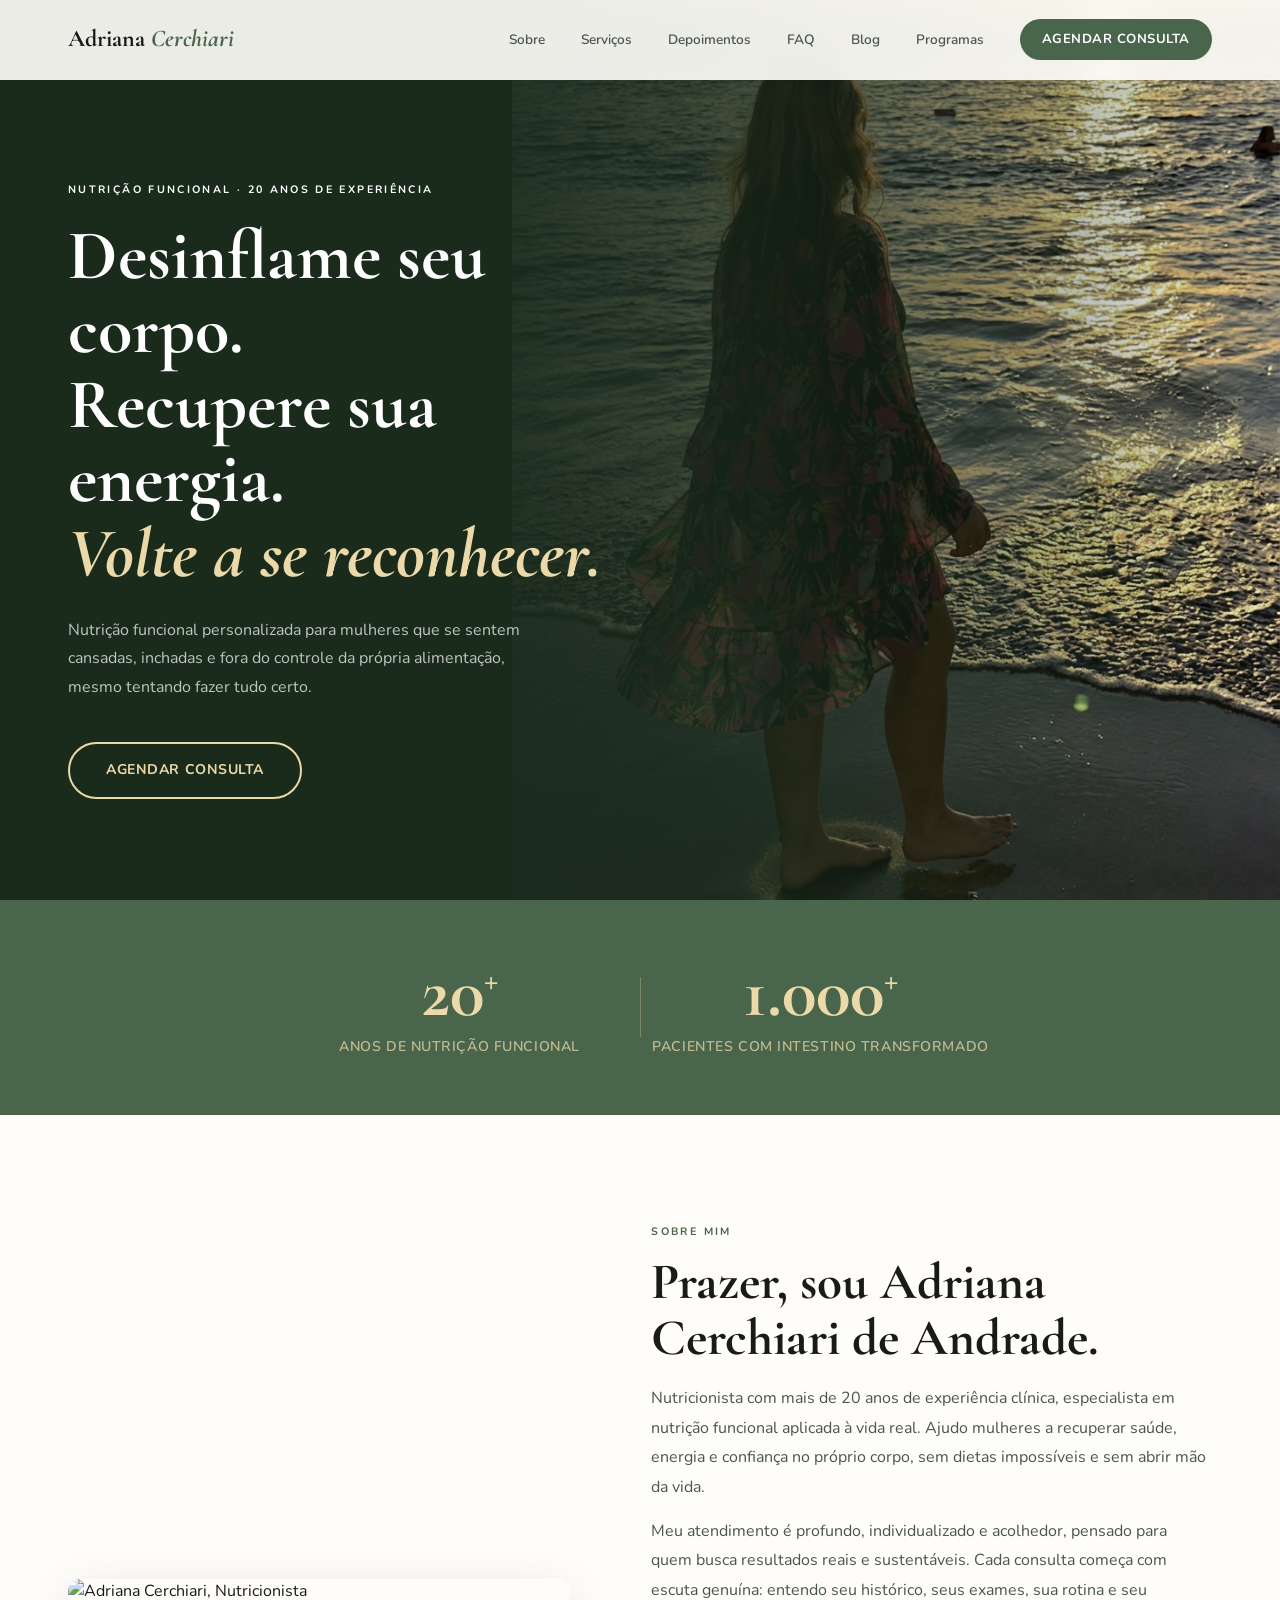
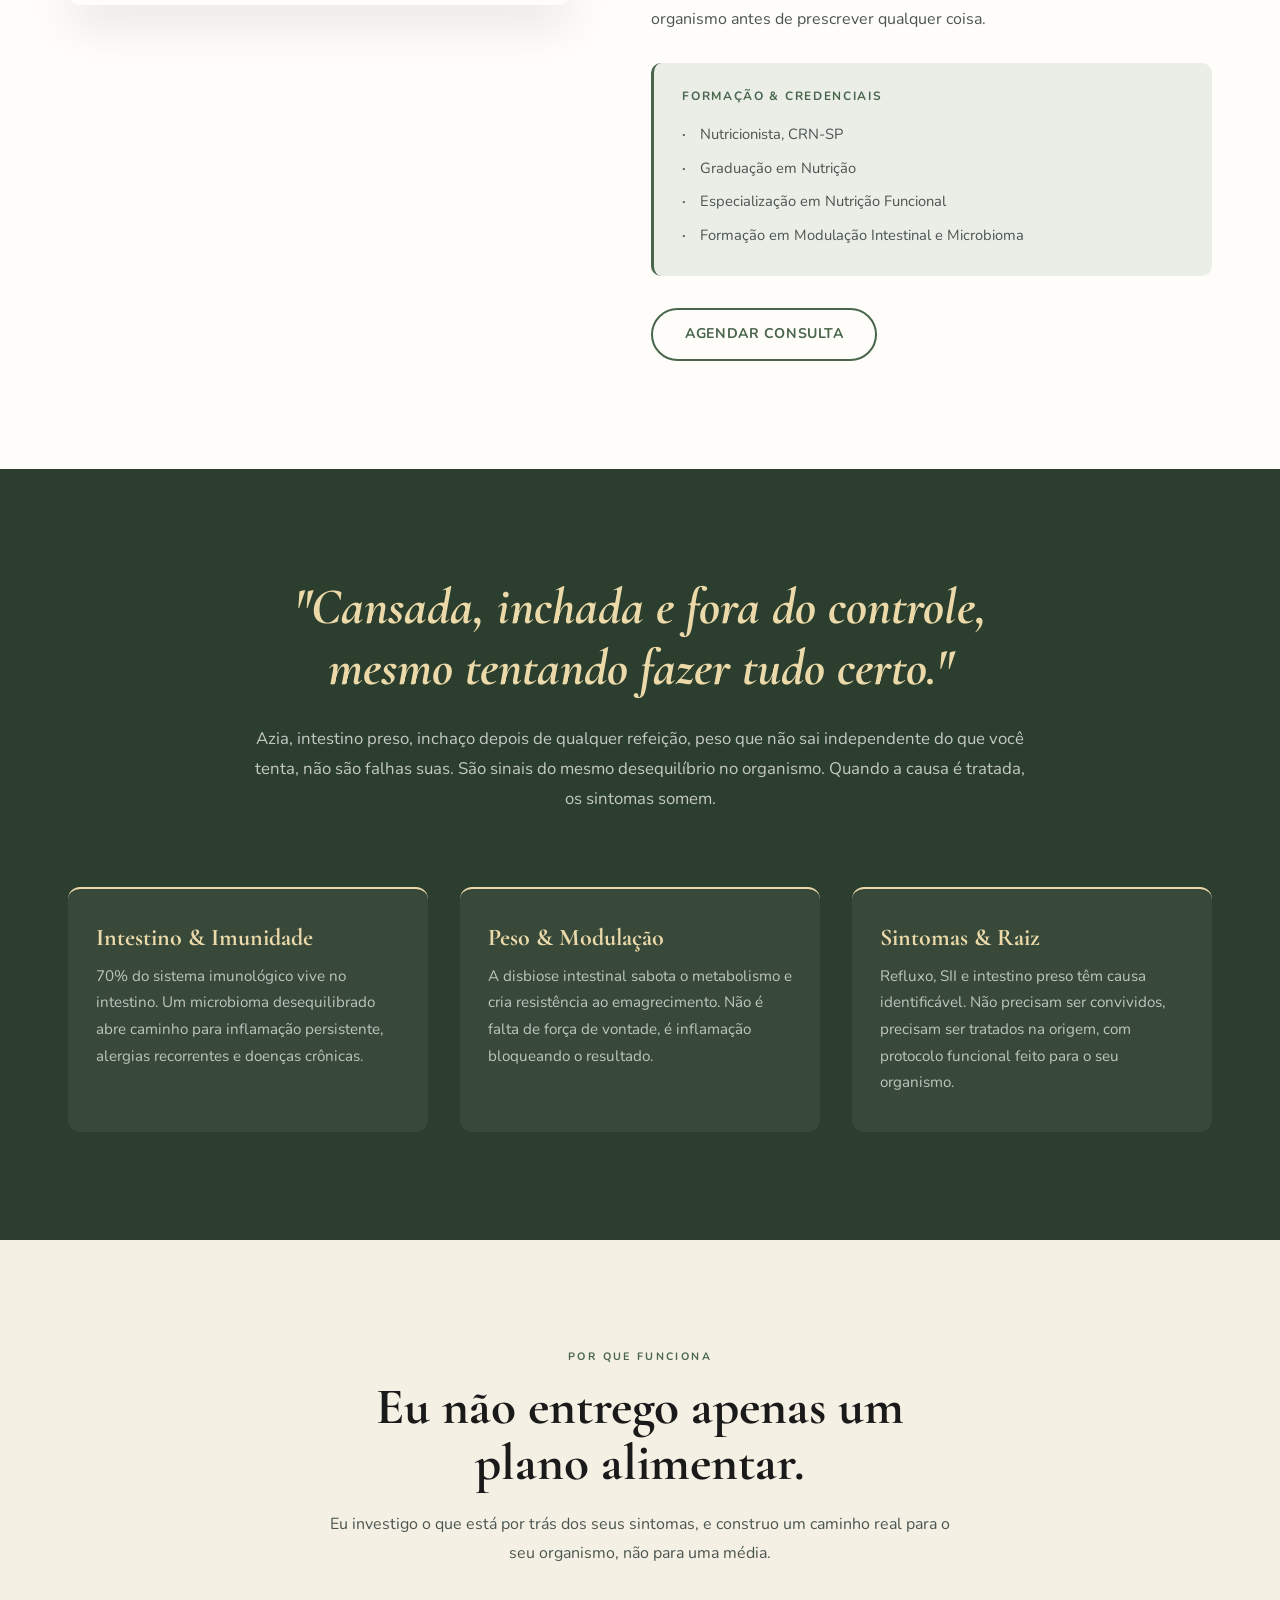
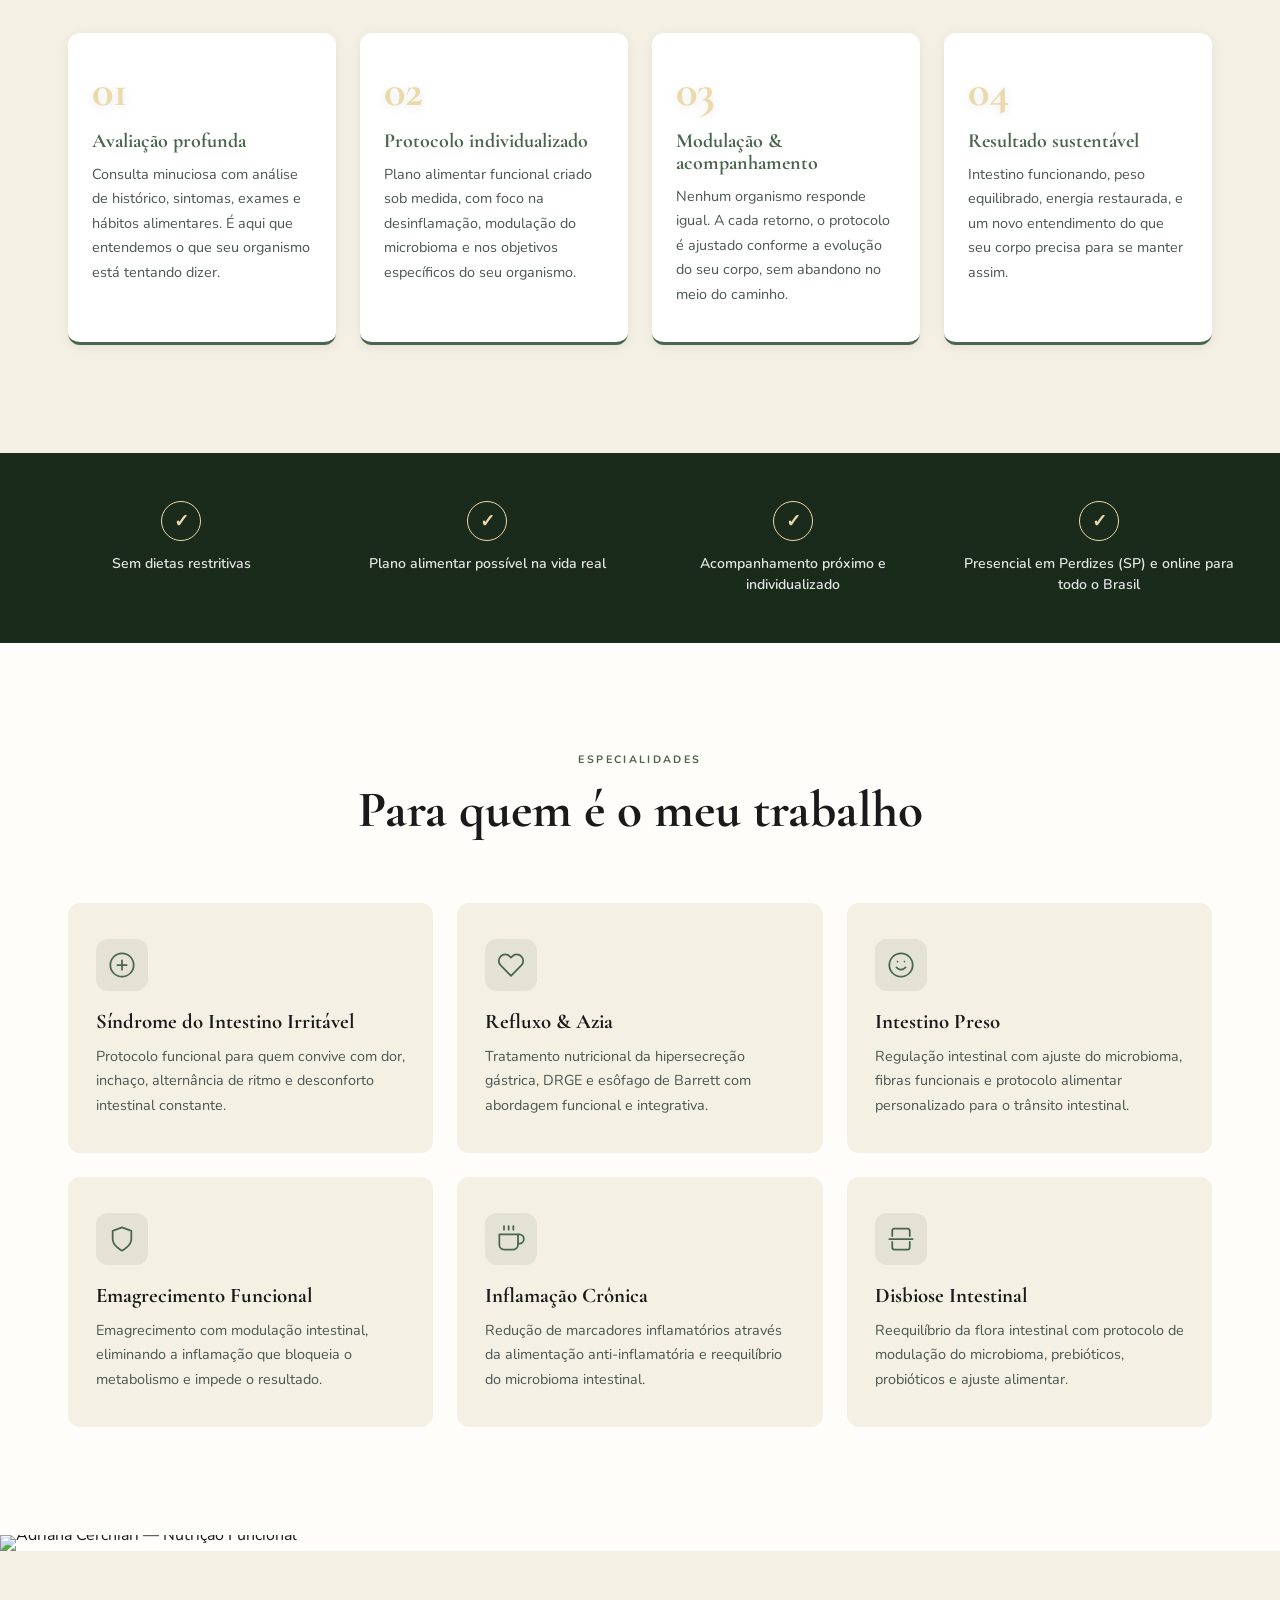
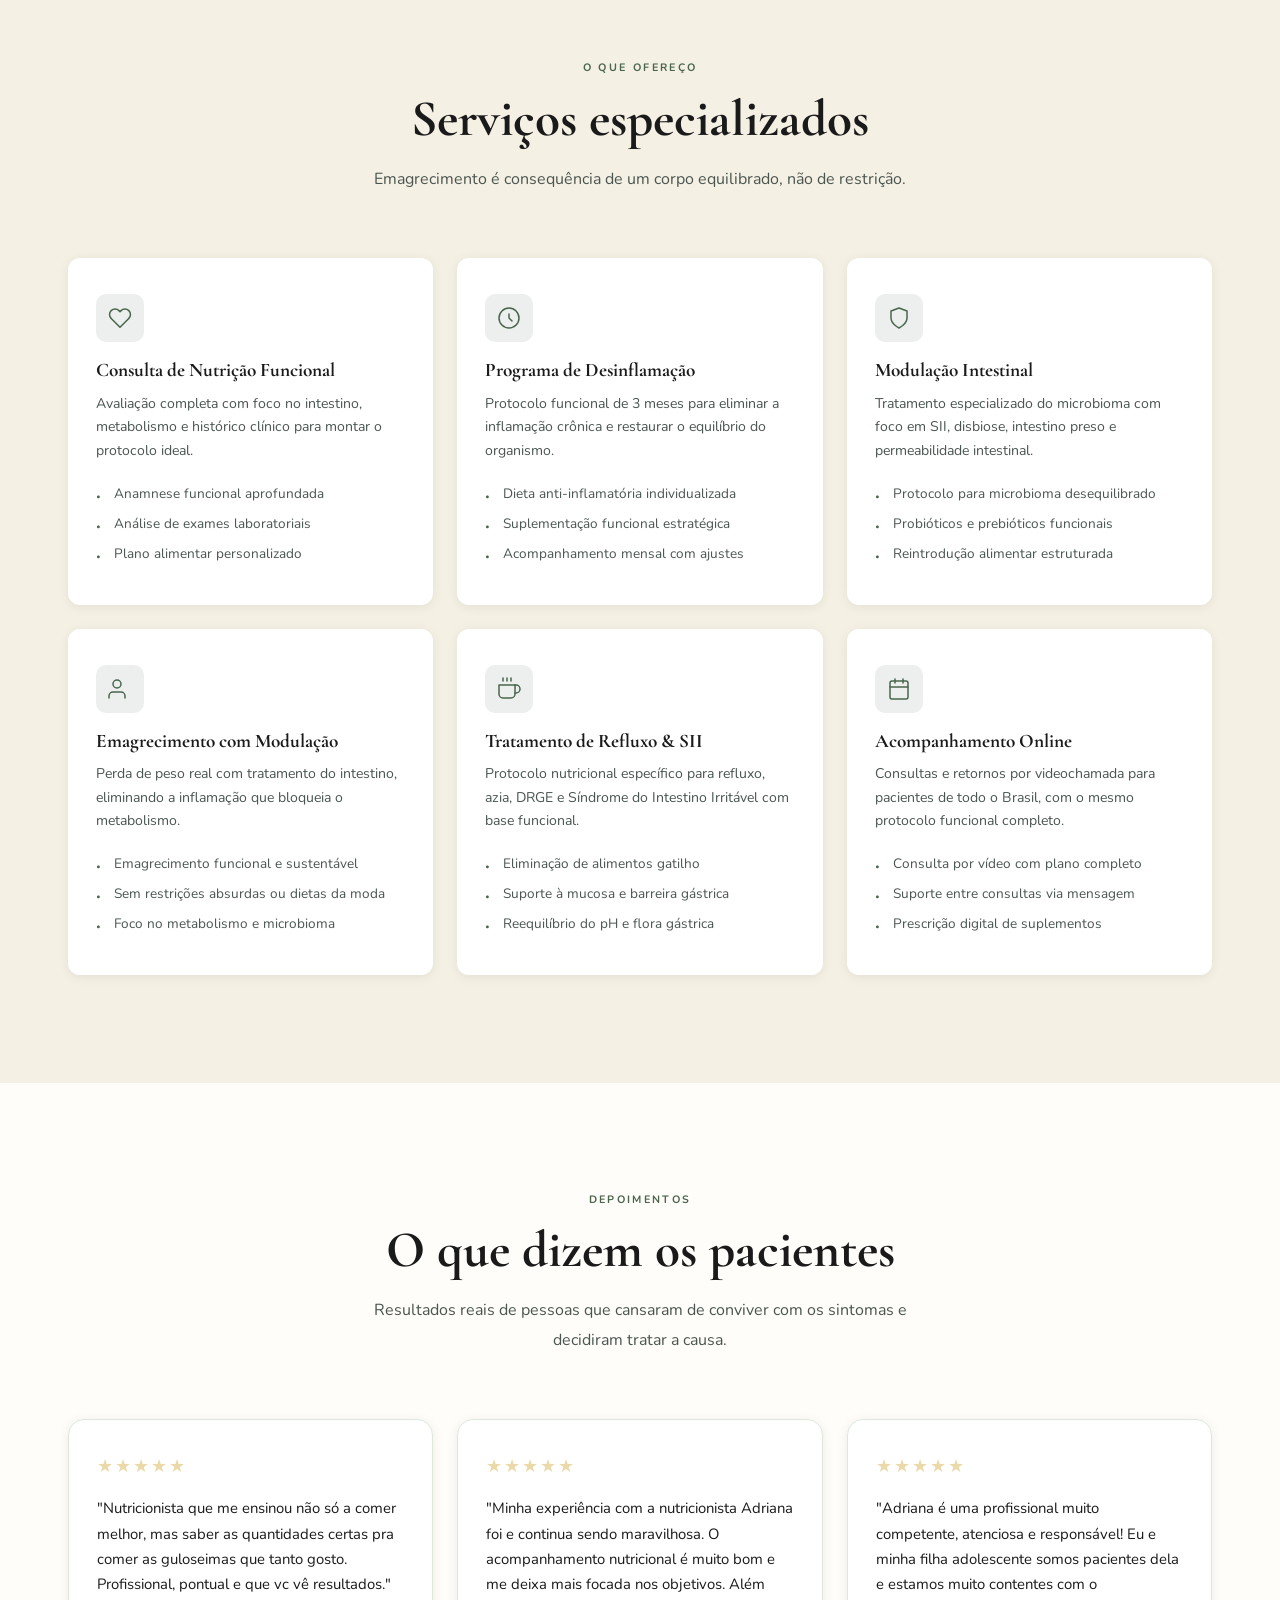
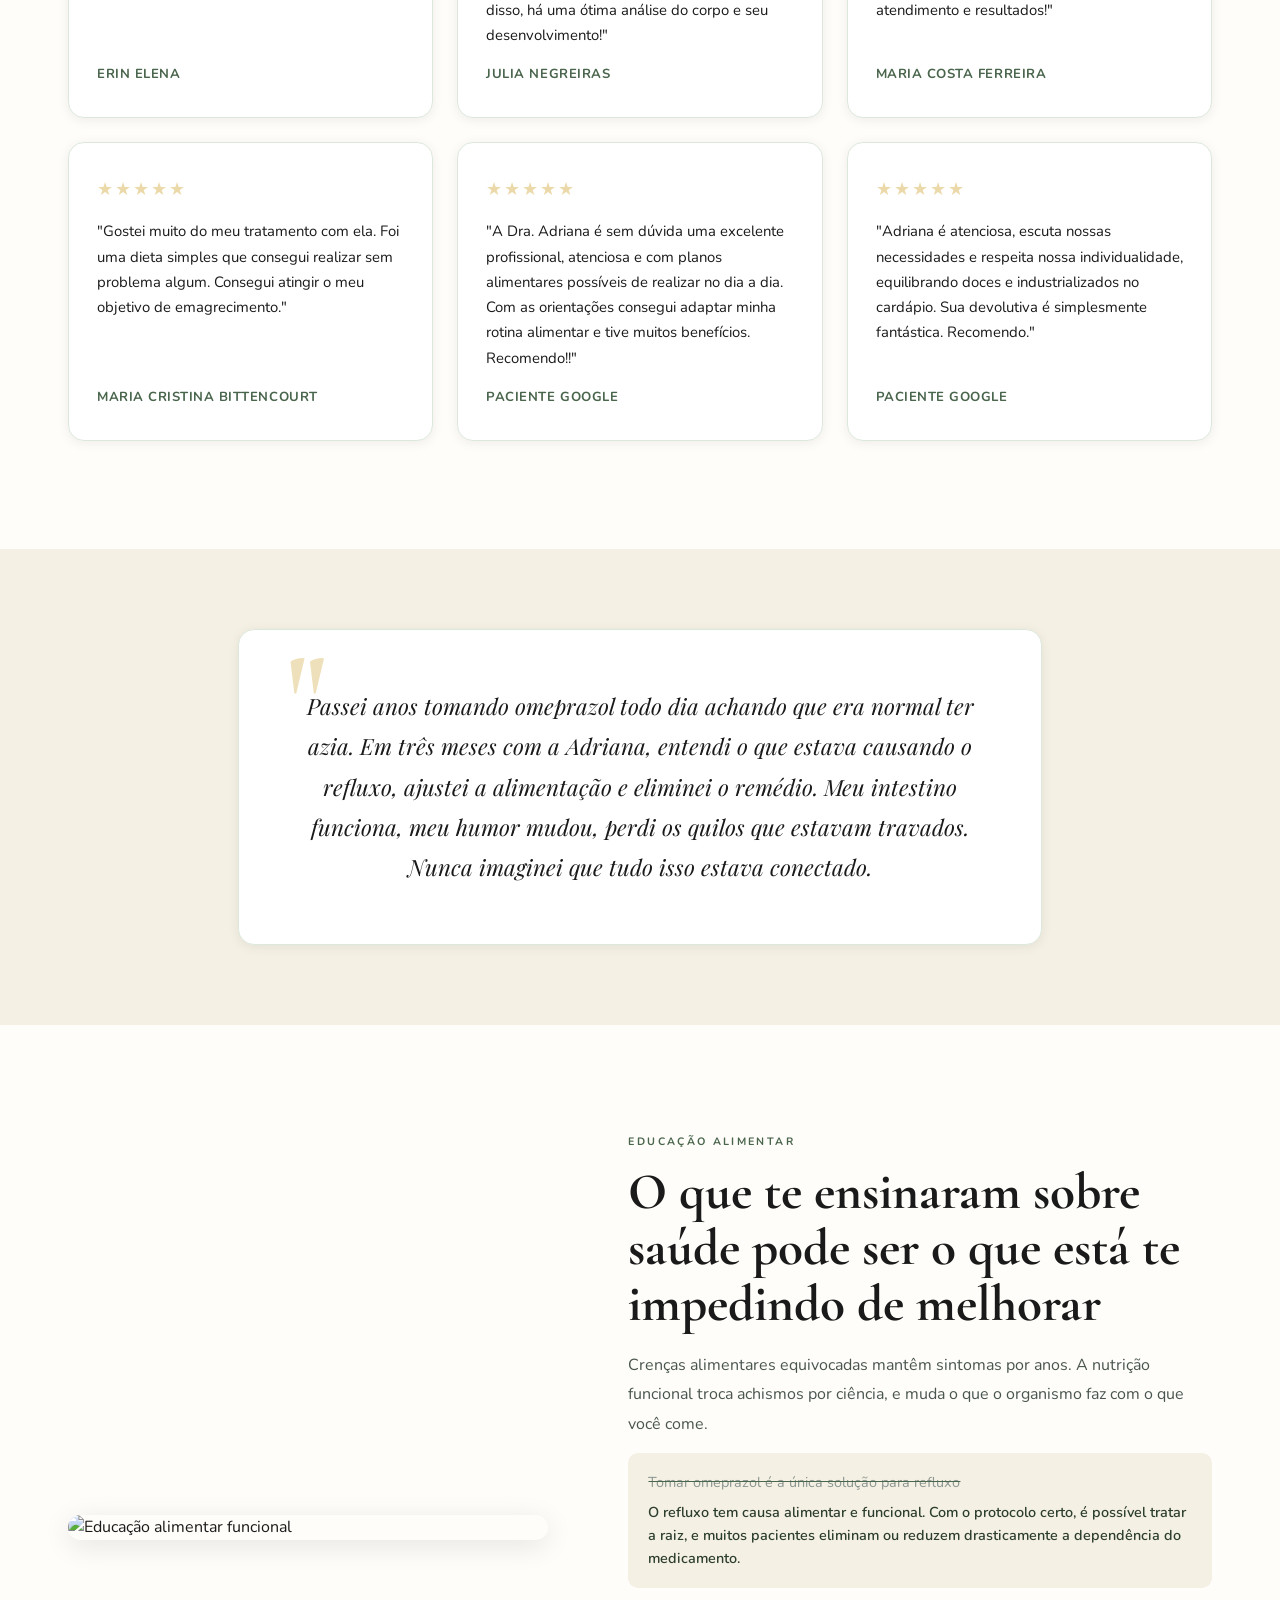
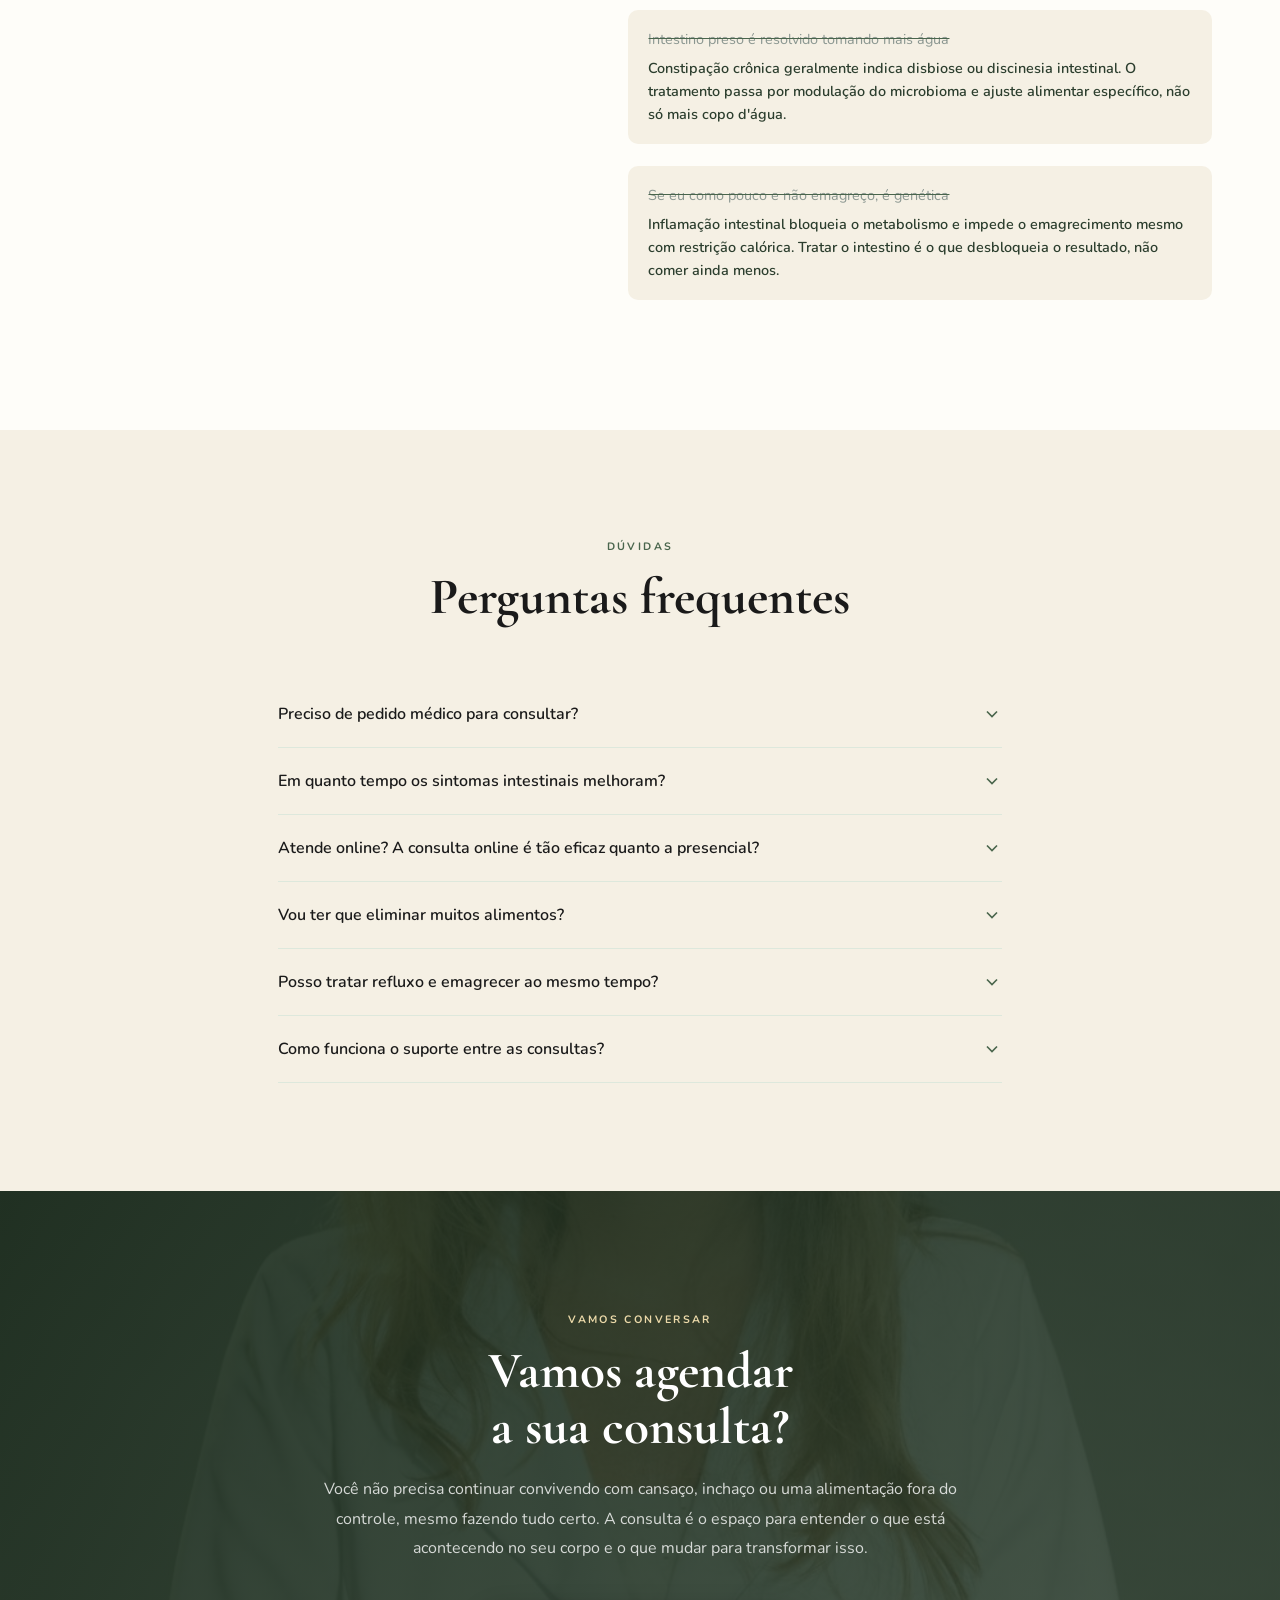
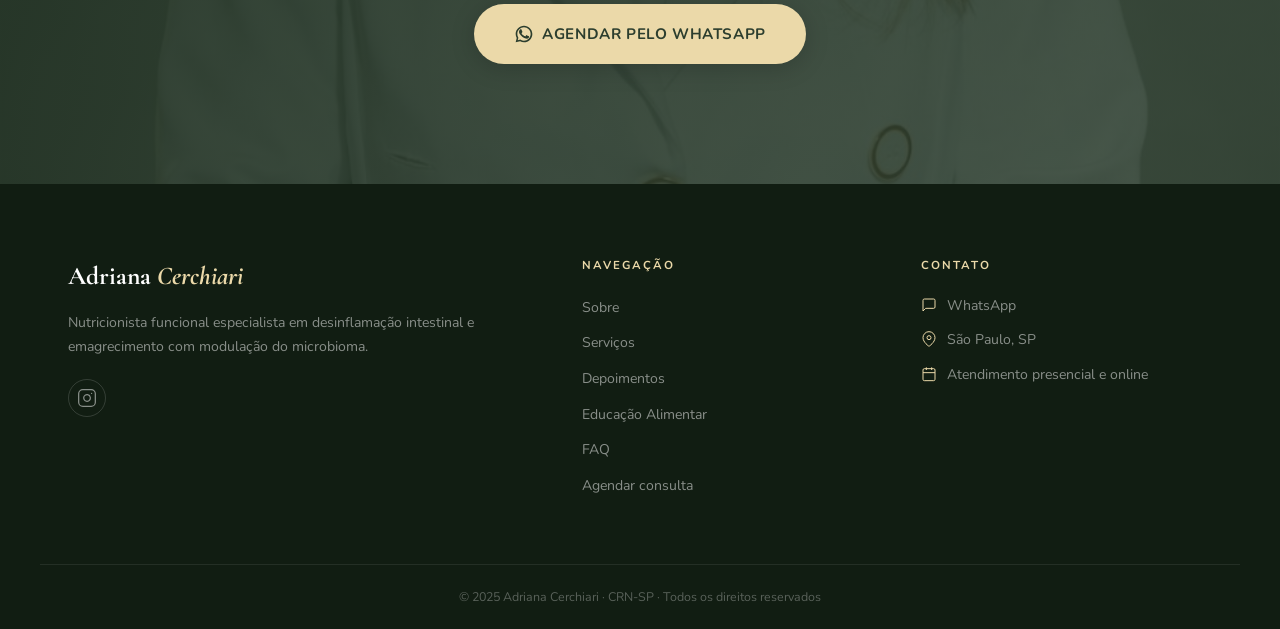
==== commit 3f7d3a1c: "Adiciona imagem complementar e atualiza foto do CTA final Co-Authored-By: Claude Sonnet 4.6 <noreply" ====
--- a/index.html
+++ b/index.html
@@ -232,6 +232,11 @@
     </div>
   </section>
 
+  <!-- ========== IMAGEM COMPLEMENTAR ========== -->
+  <section class="img-complementar">
+    <img src="Imagens/Imagem Complementar.png" alt="Adriana Cerchiari — Nutrição Funcional" class="img-complementar__img">
+  </section>
+
   <!-- ========== SERVIÇOS ========== -->
   <section class="servicos" id="servicos">
     <div class="serv__container">
@@ -474,7 +479,7 @@
   <!-- ========== CTA FINAL ========== -->
   <section class="cta-final" id="contato">
     <div class="cta-final__bg">
-      <img src="Imagens/cta.png" alt="" class="cta-final__img" aria-hidden="true">
+      <img src="Imagens/Imagem Cta Final.jfif" alt="" class="cta-final__img" aria-hidden="true">
       <div class="cta-final__overlay"></div>
     </div>
     <div class="cta-final__container" data-aos="fade-up">
--- a/css/style.css
+++ b/css/style.css
@@ -508,6 +508,10 @@
   .cta-final { padding: 88px 0; }
 }
 
+/* ── IMAGEM COMPLEMENTAR ── */
+.img-complementar { line-height: 0; }
+.img-complementar__img { width: 100%; display: block; object-fit: cover; }
+
 /* =============================================
    BLOG
    ============================================= */
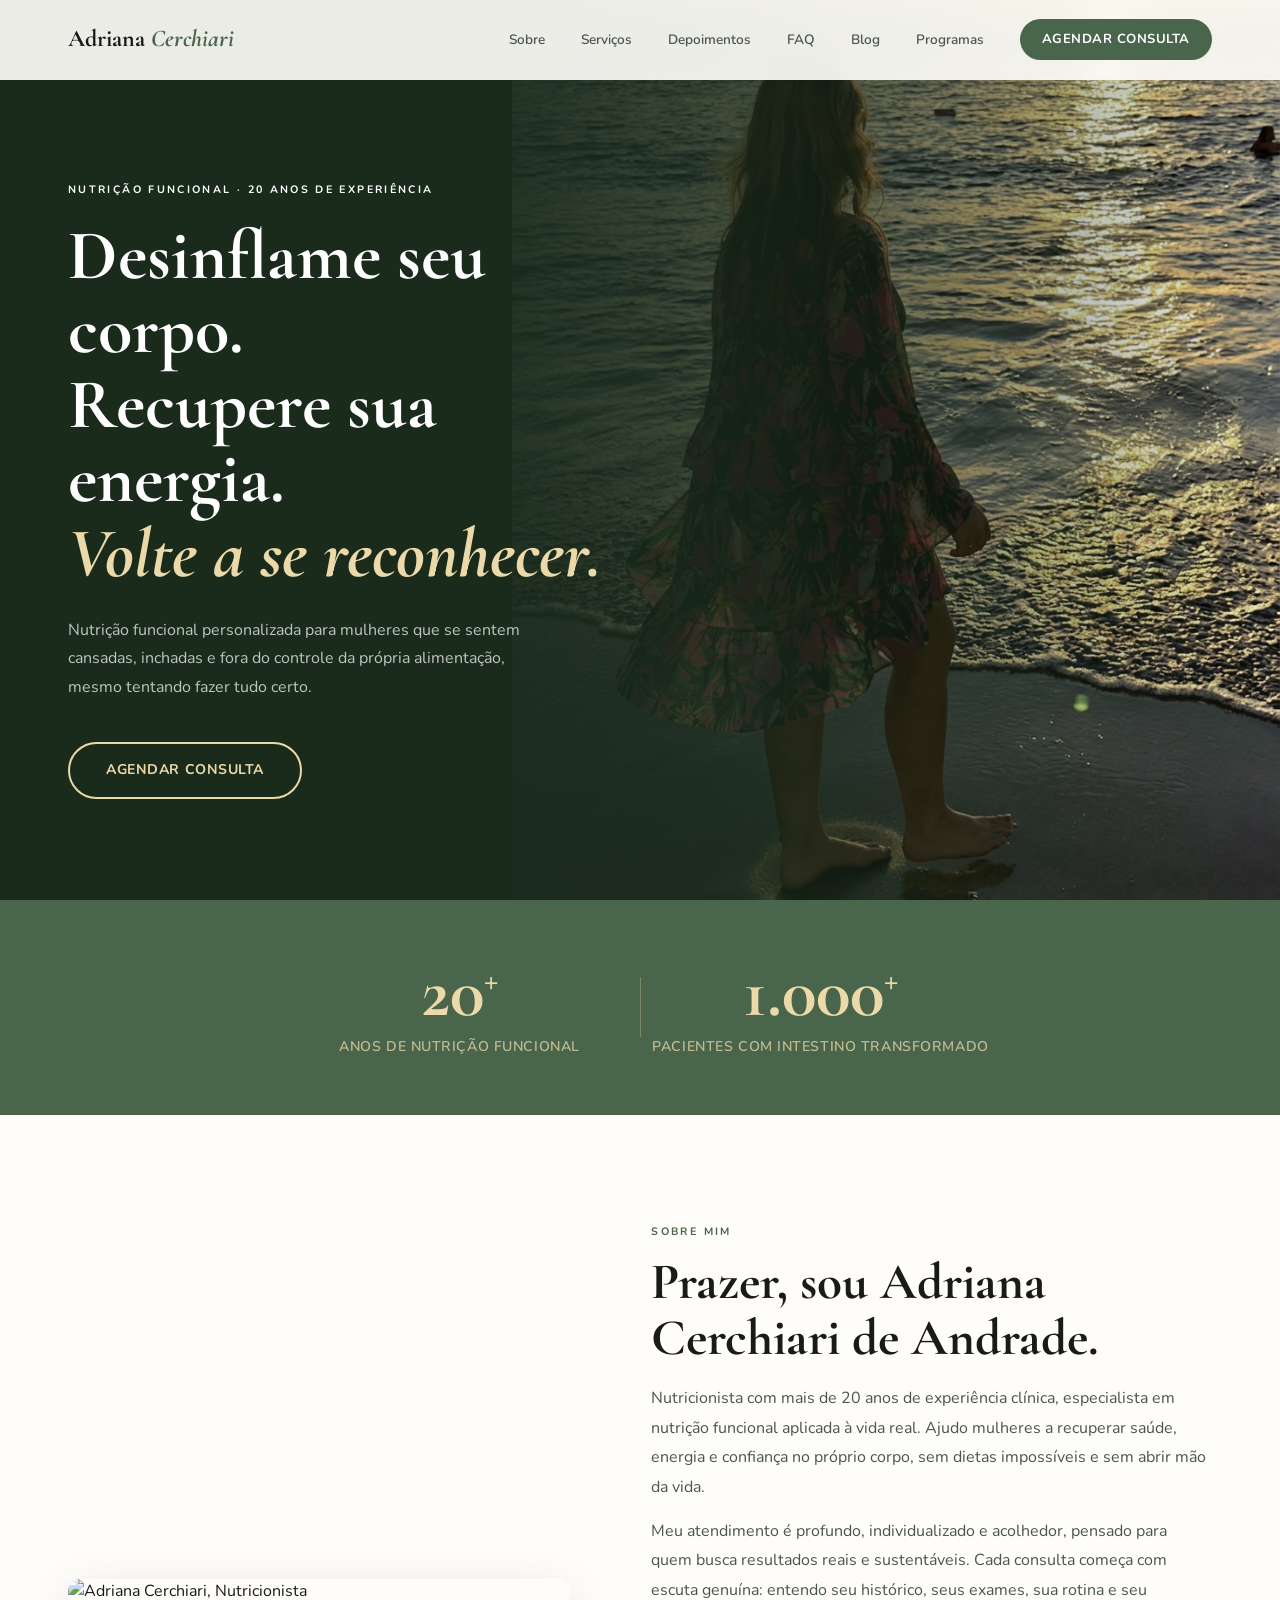
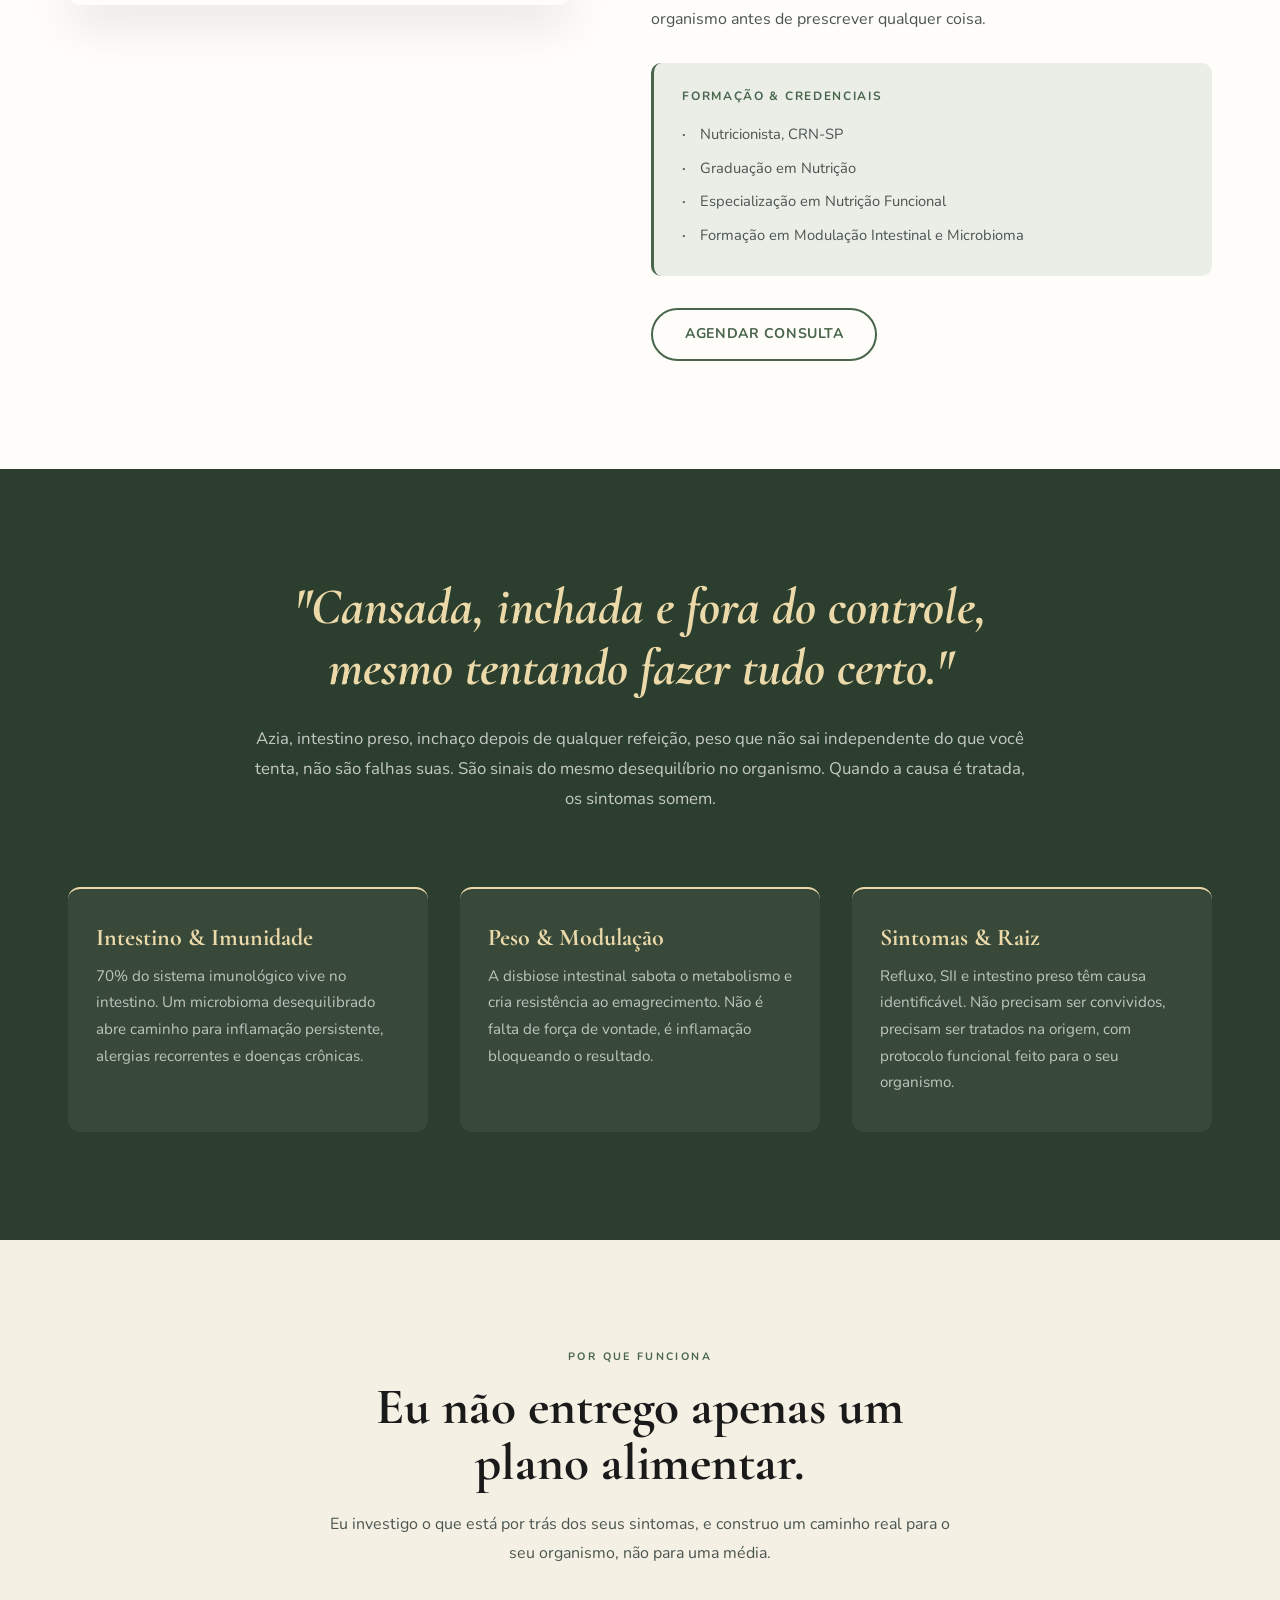
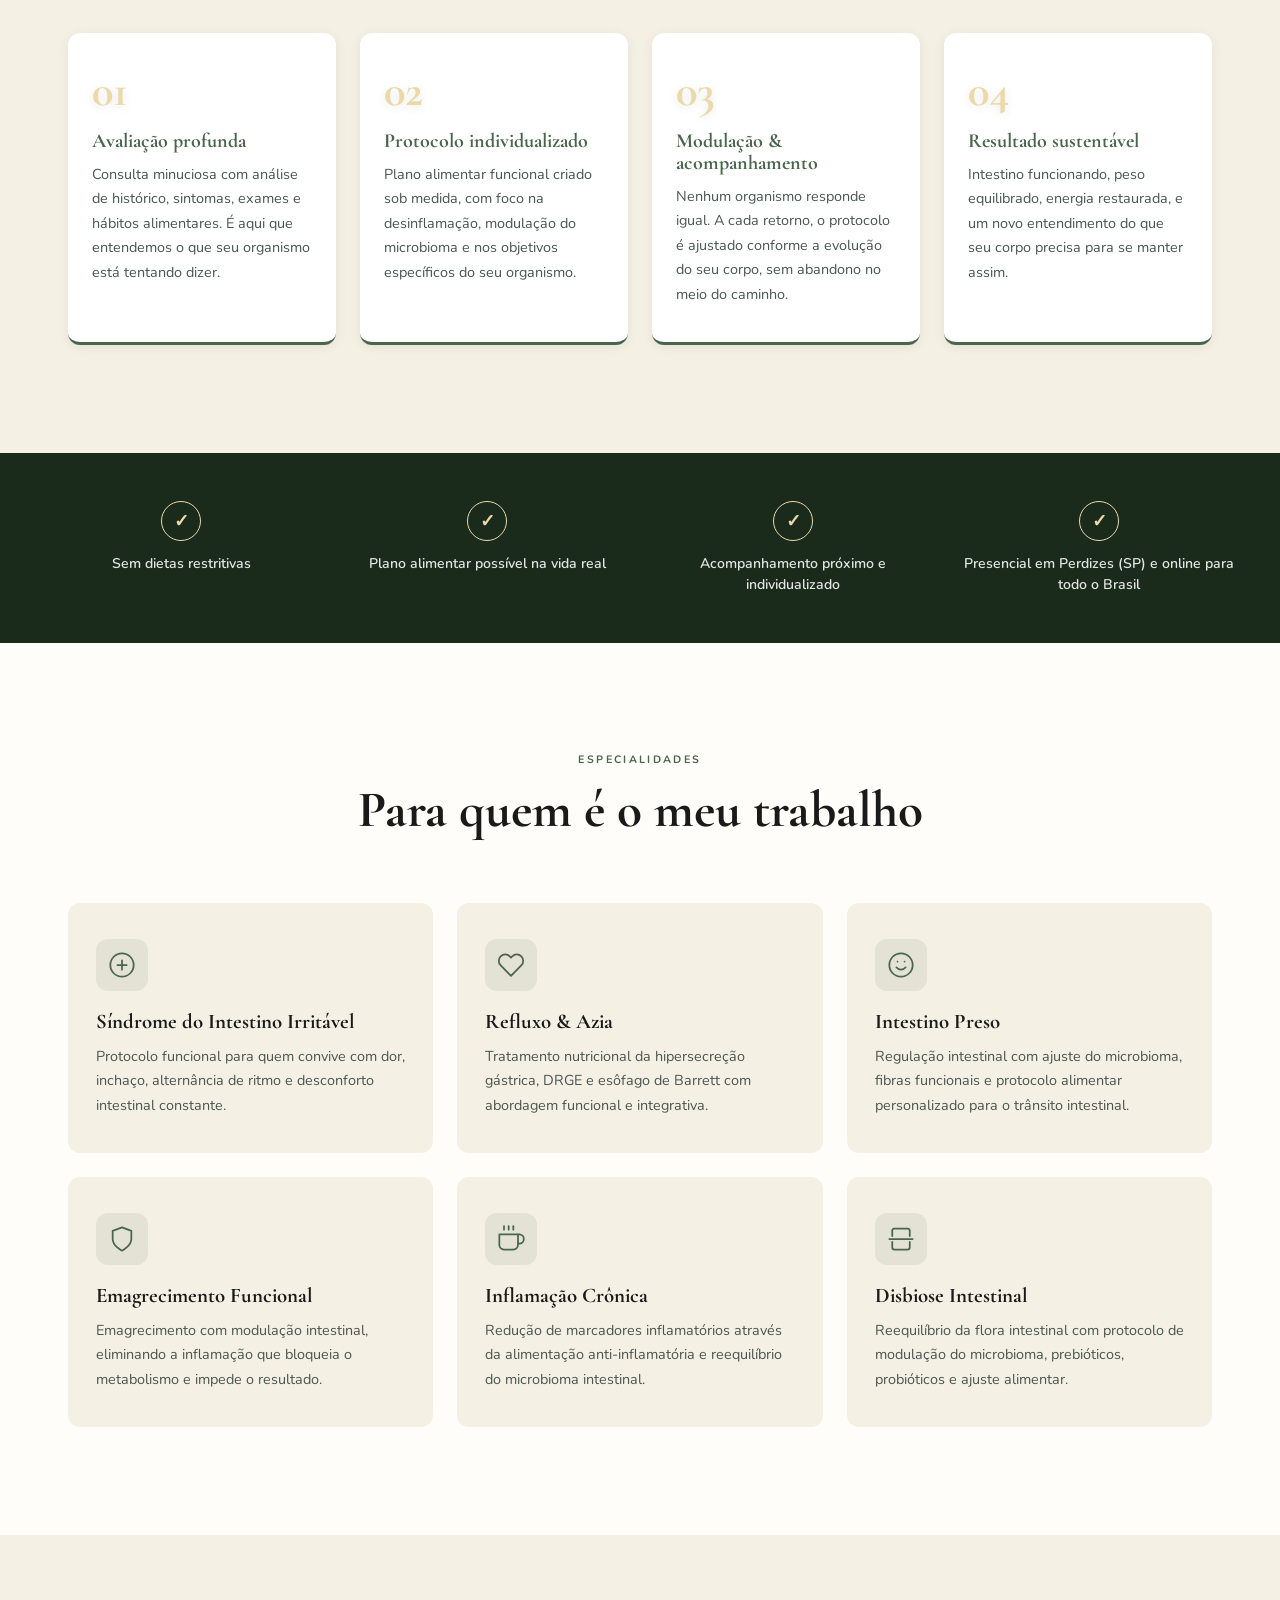
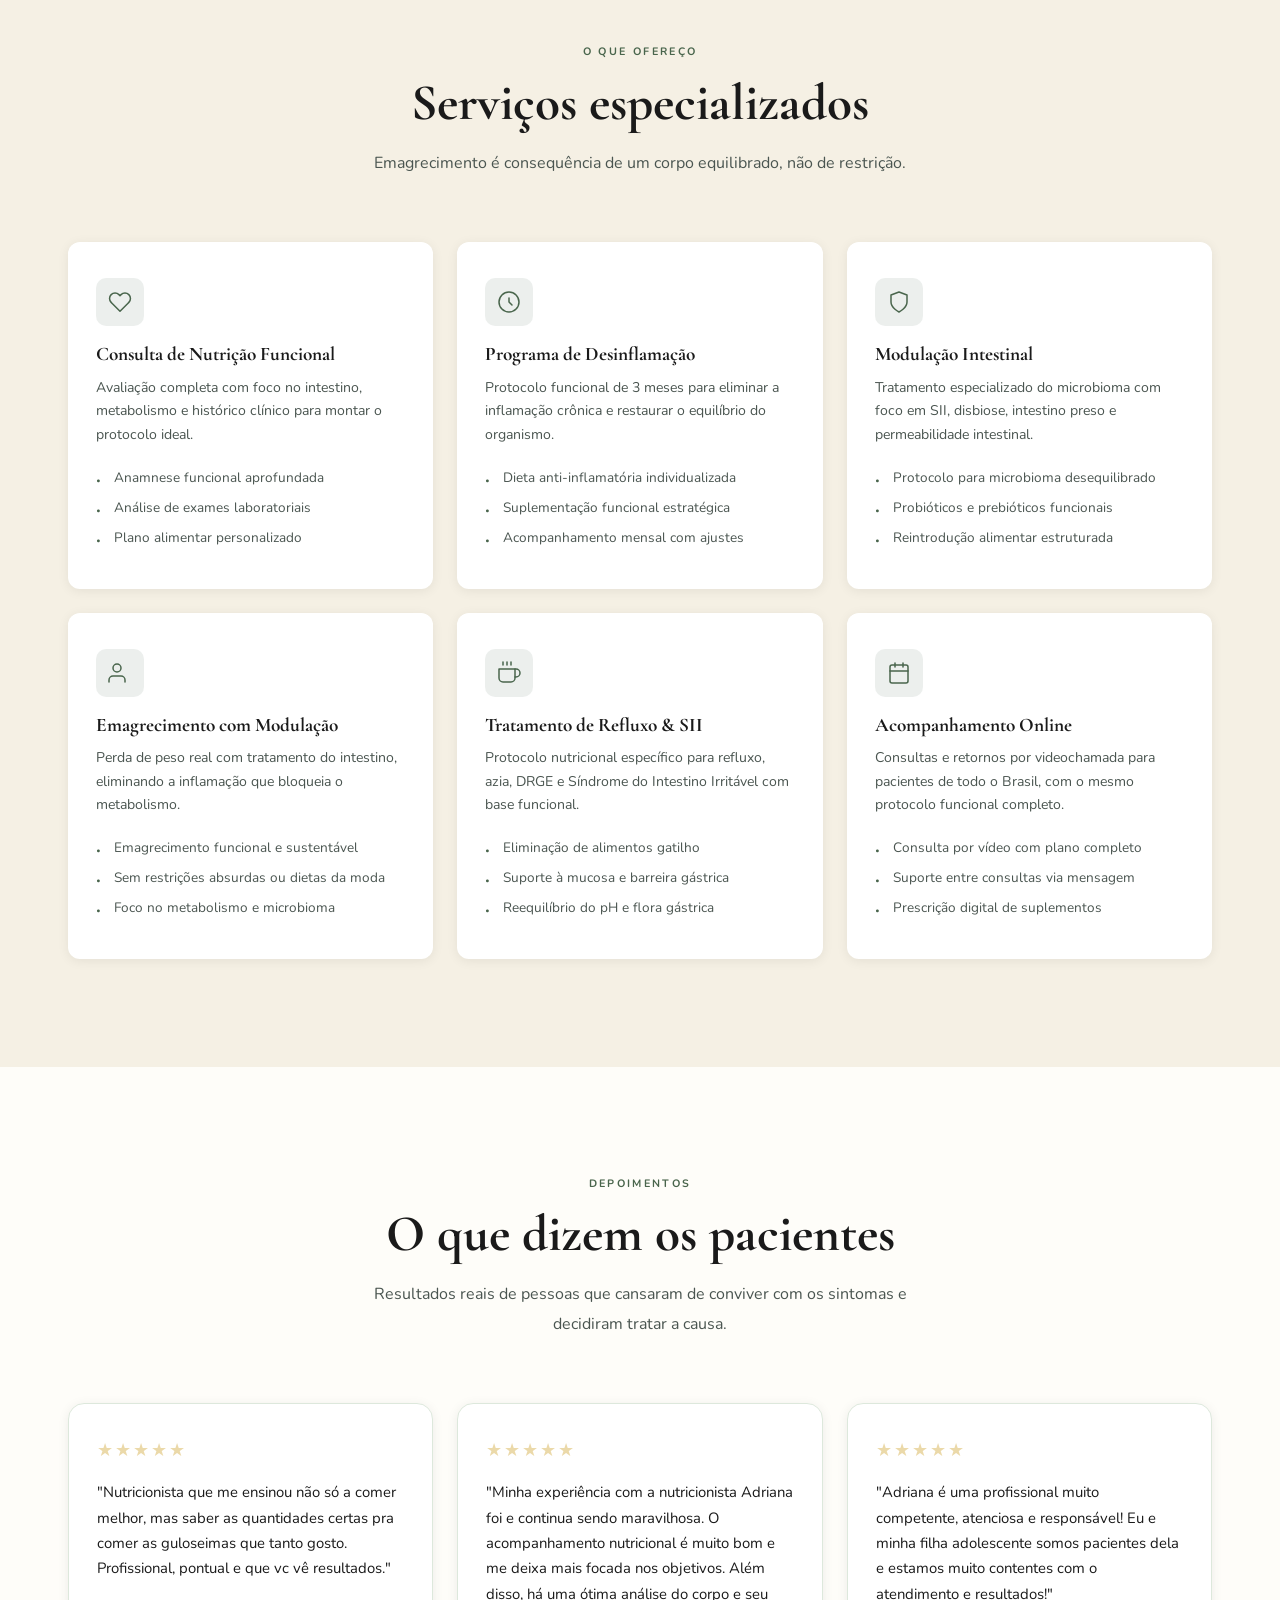
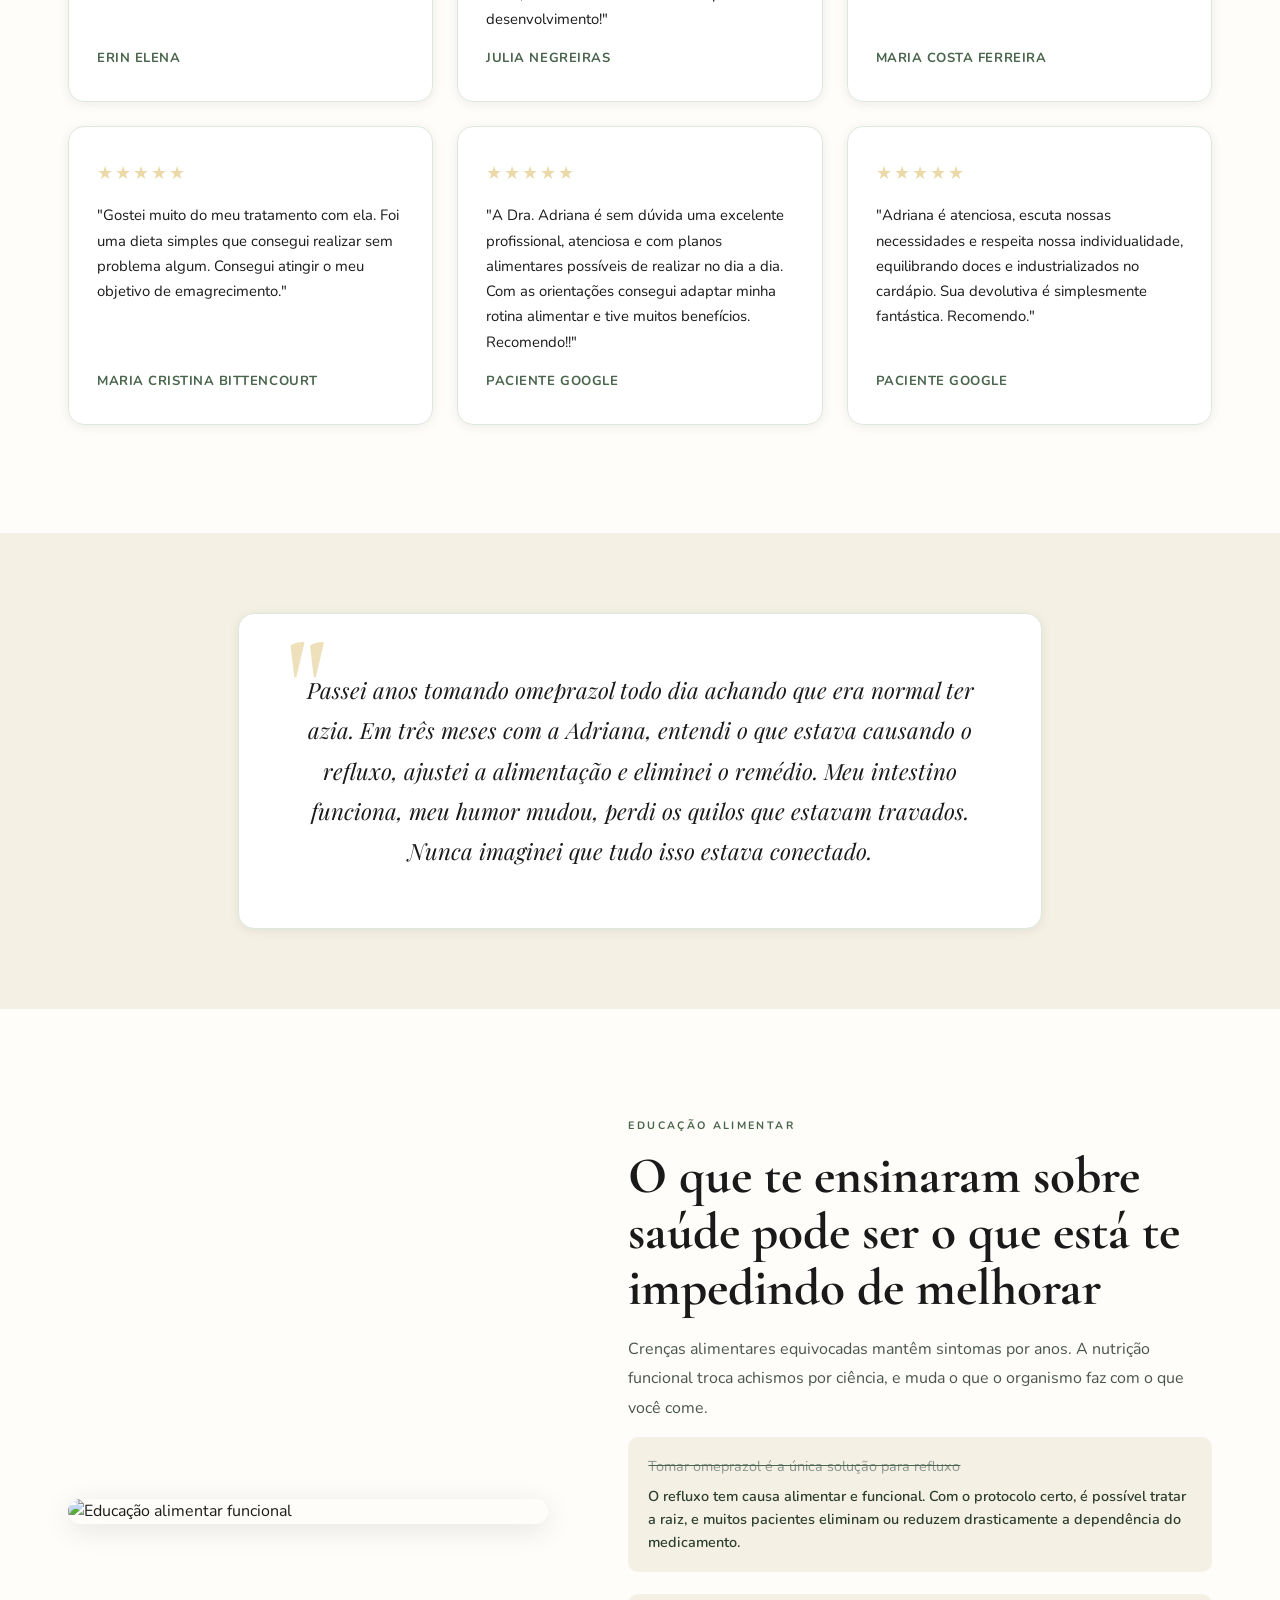
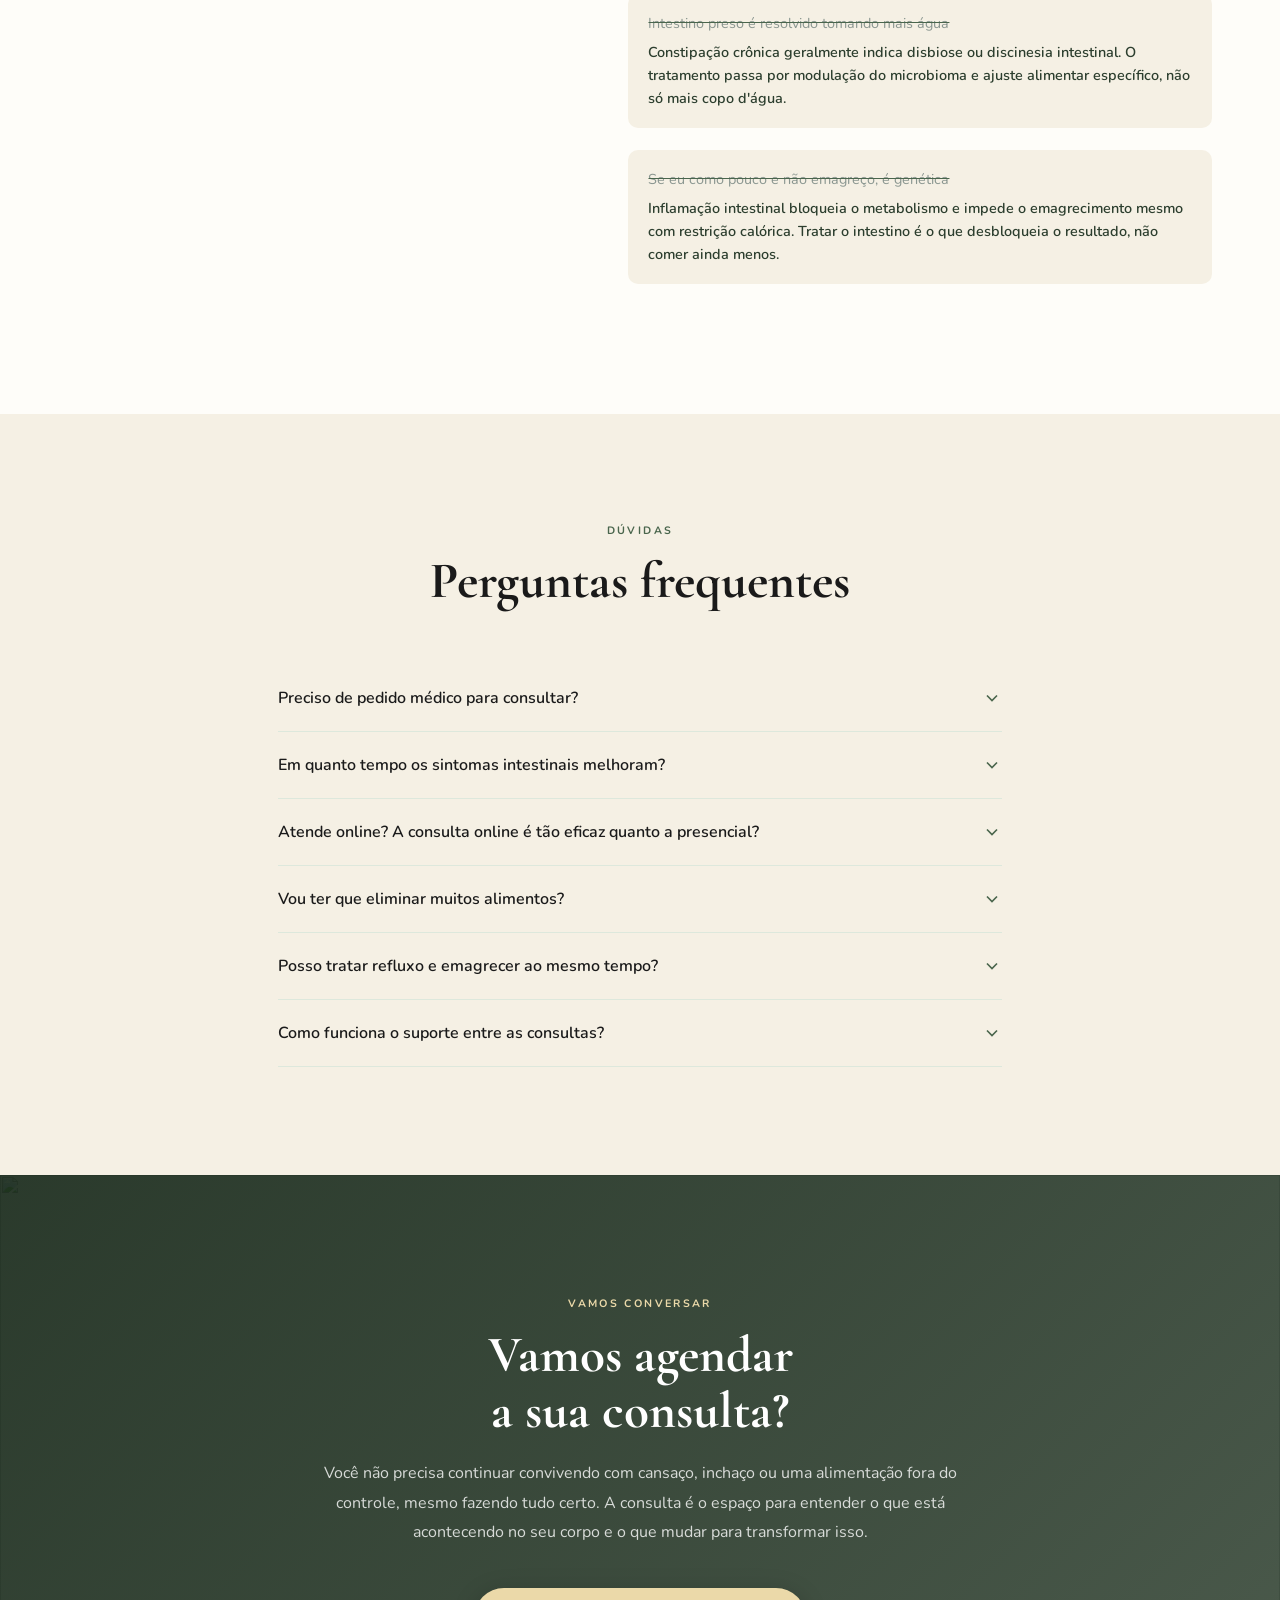
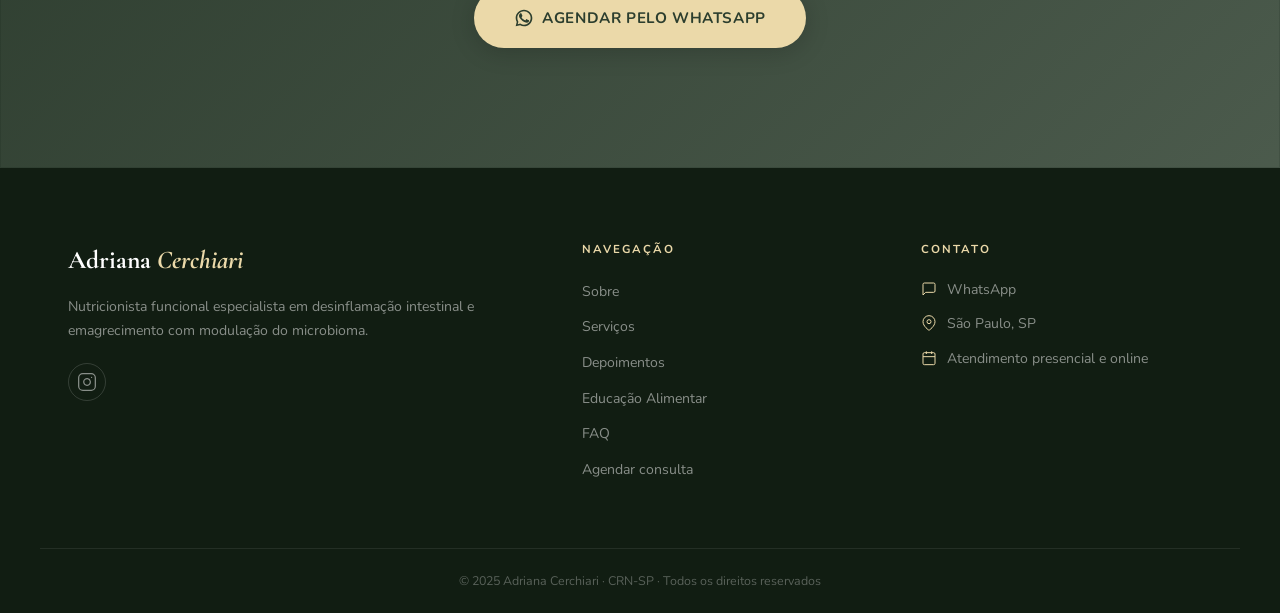
==== commit 507e3306: "Reverte imagem complementar e restaura CTA original Co-Authored-By: Claude Sonnet 4.6 <noreply@anthr" ====
--- a/index.html
+++ b/index.html
@@ -232,11 +232,6 @@
     </div>
   </section>
 
-  <!-- ========== IMAGEM COMPLEMENTAR ========== -->
-  <section class="img-complementar">
-    <img src="Imagens/Imagem Complementar.png" alt="Adriana Cerchiari — Nutrição Funcional" class="img-complementar__img">
-  </section>
-
   <!-- ========== SERVIÇOS ========== -->
   <section class="servicos" id="servicos">
     <div class="serv__container">
@@ -479,7 +474,7 @@
   <!-- ========== CTA FINAL ========== -->
   <section class="cta-final" id="contato">
     <div class="cta-final__bg">
-      <img src="Imagens/Imagem Cta Final.jfif" alt="" class="cta-final__img" aria-hidden="true">
+      <img src="Imagens/cta.png" alt="" class="cta-final__img" aria-hidden="true">
       <div class="cta-final__overlay"></div>
     </div>
     <div class="cta-final__container" data-aos="fade-up">
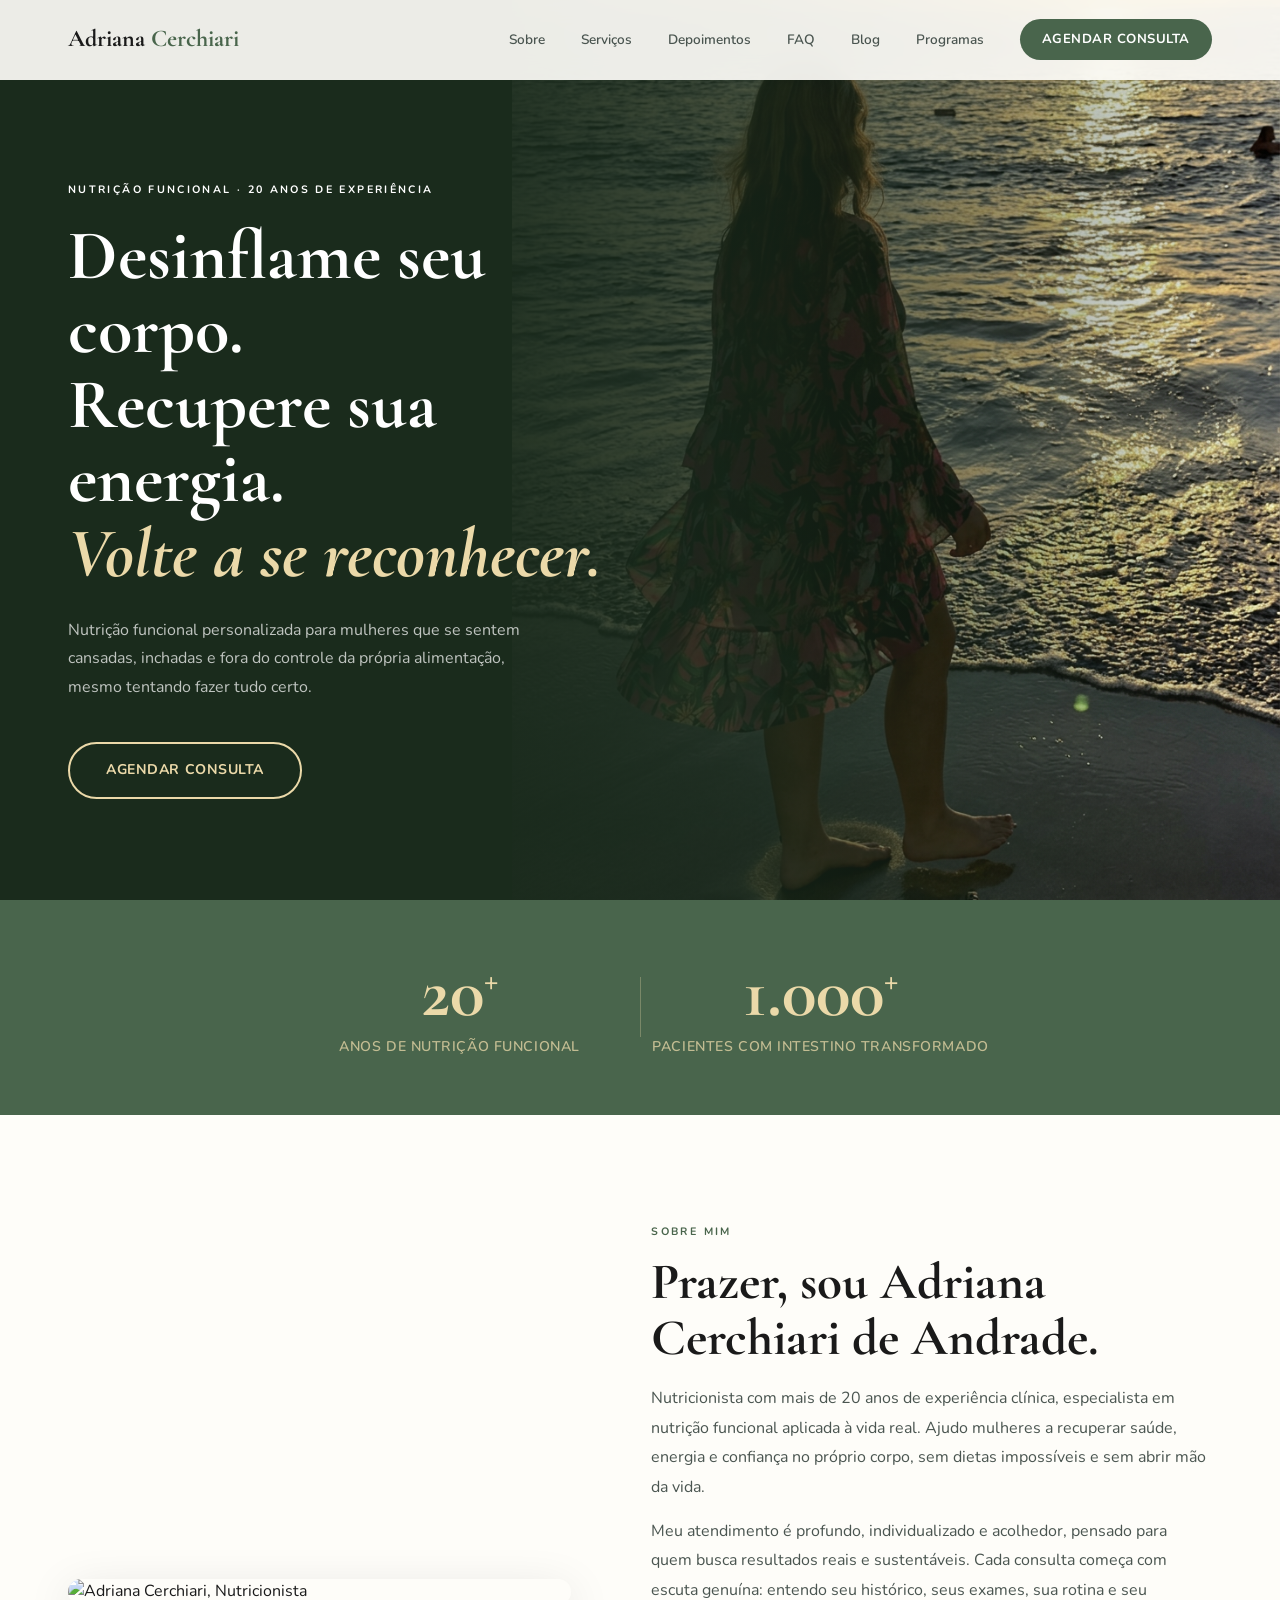
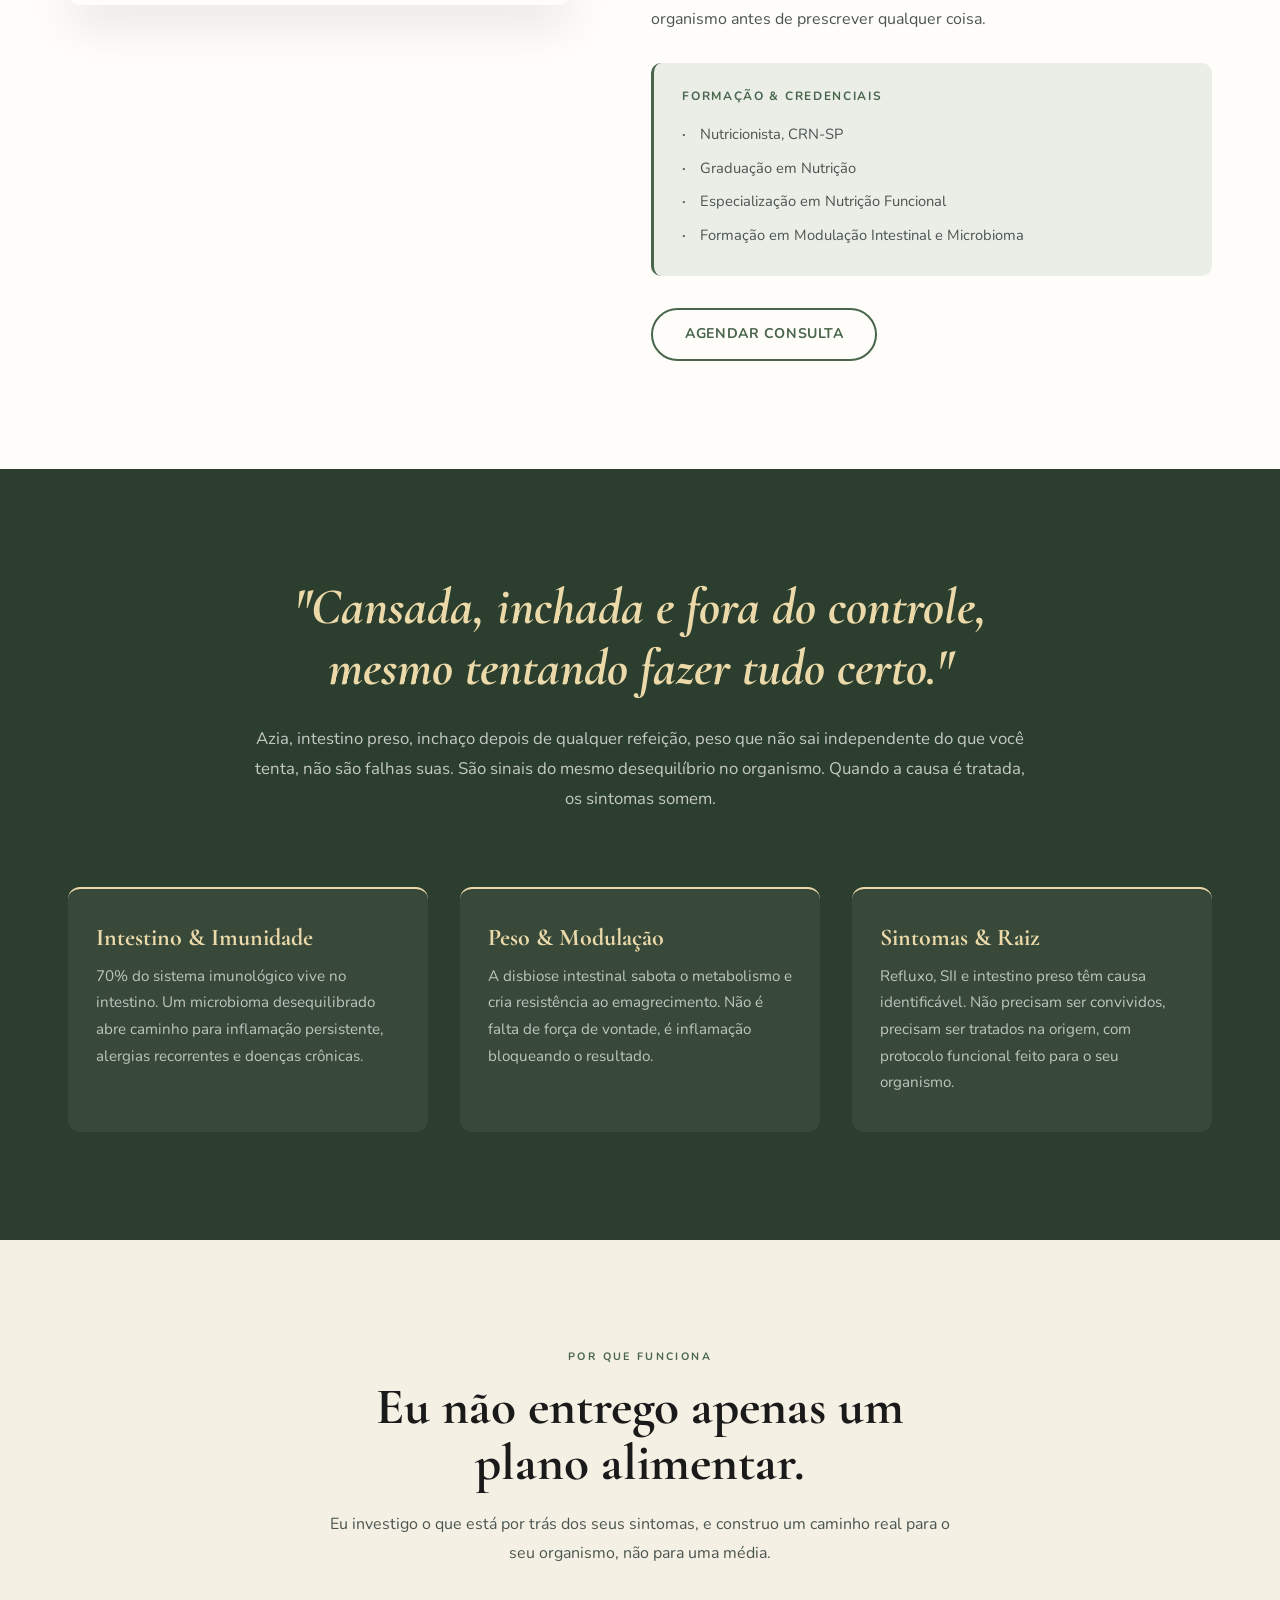
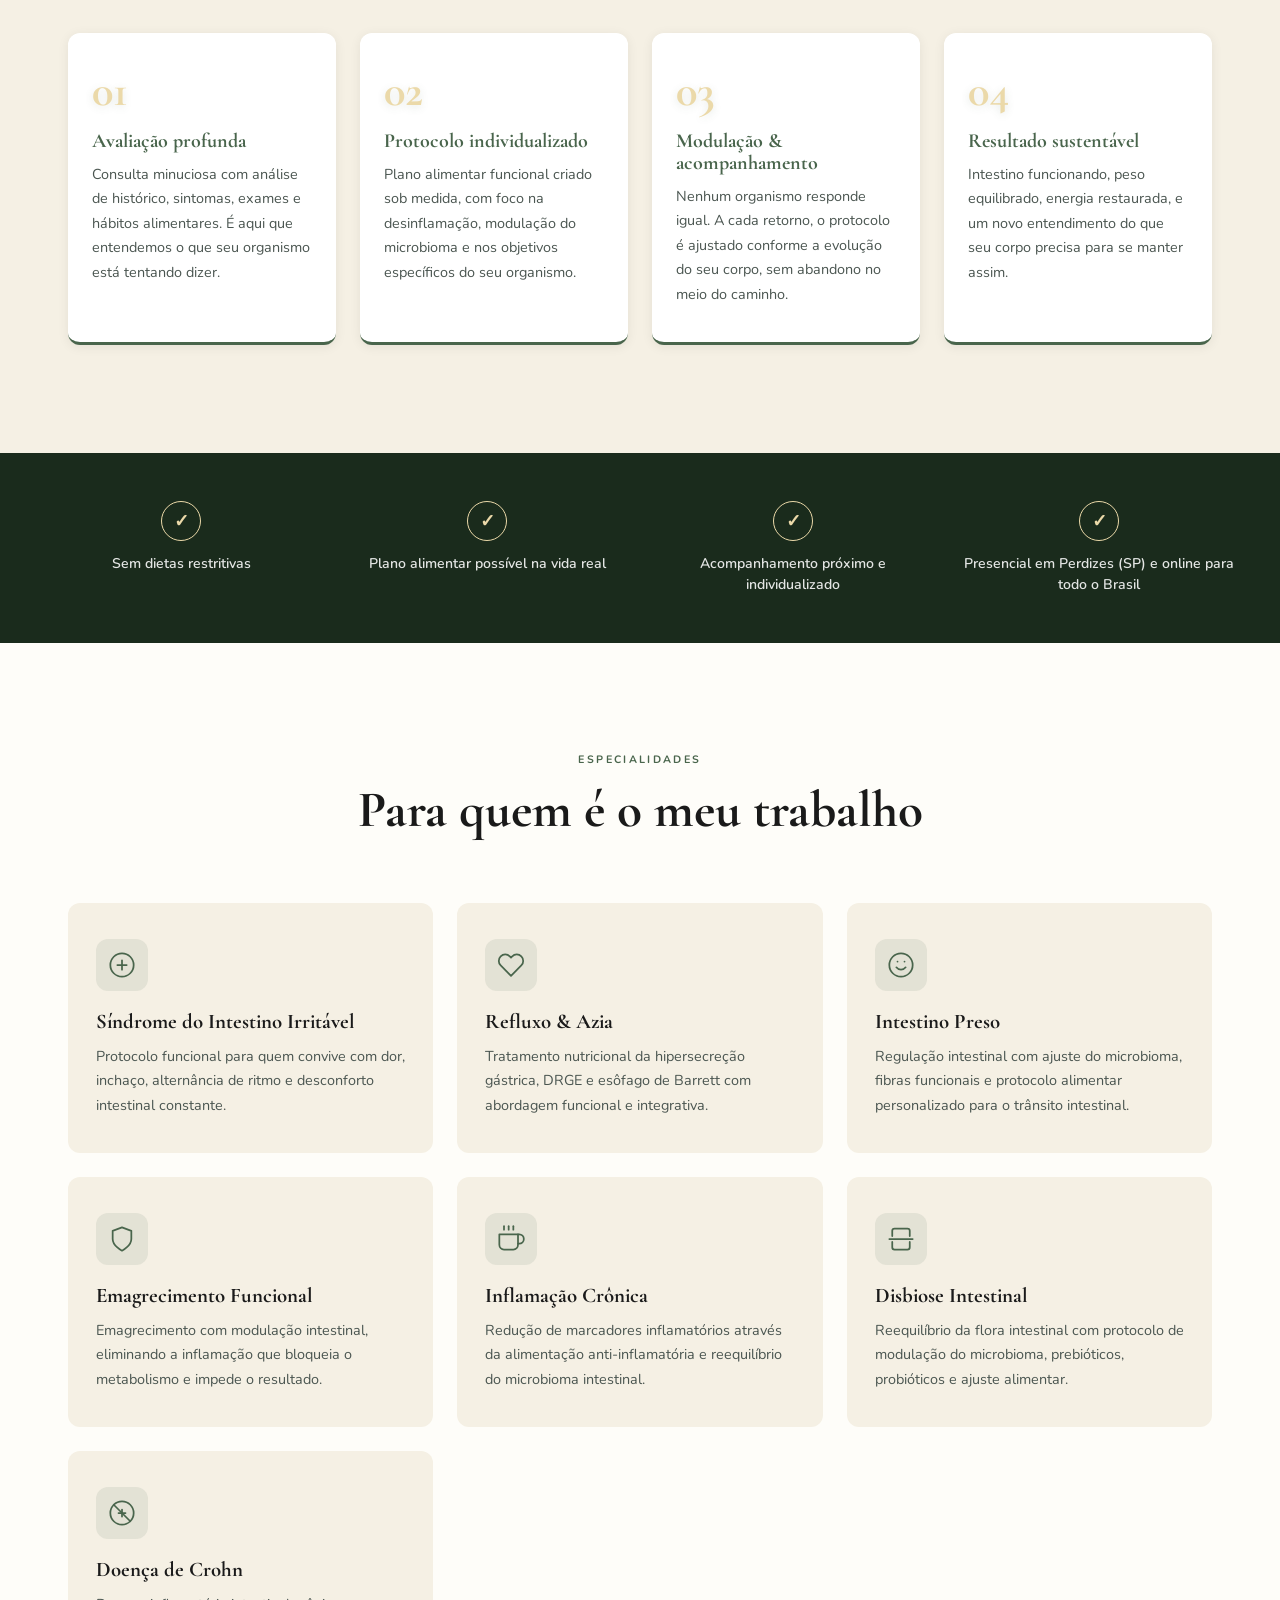
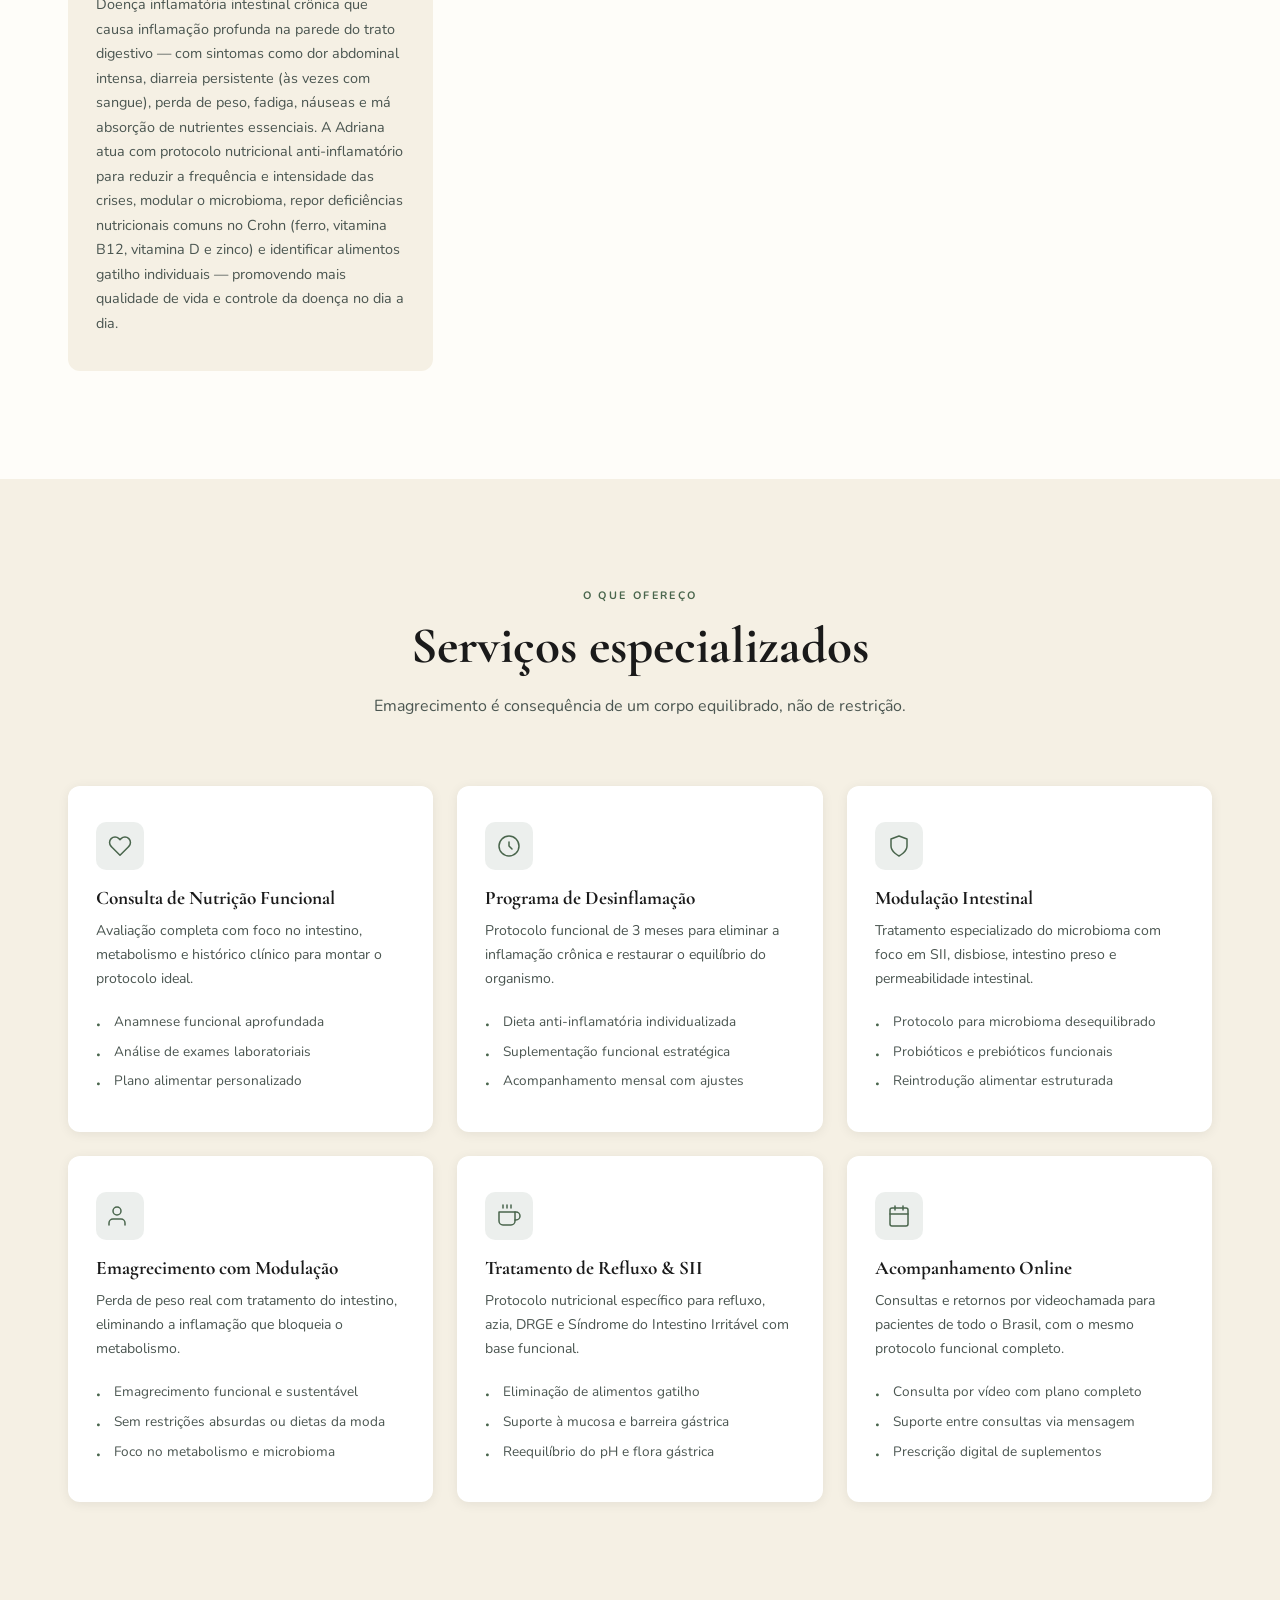
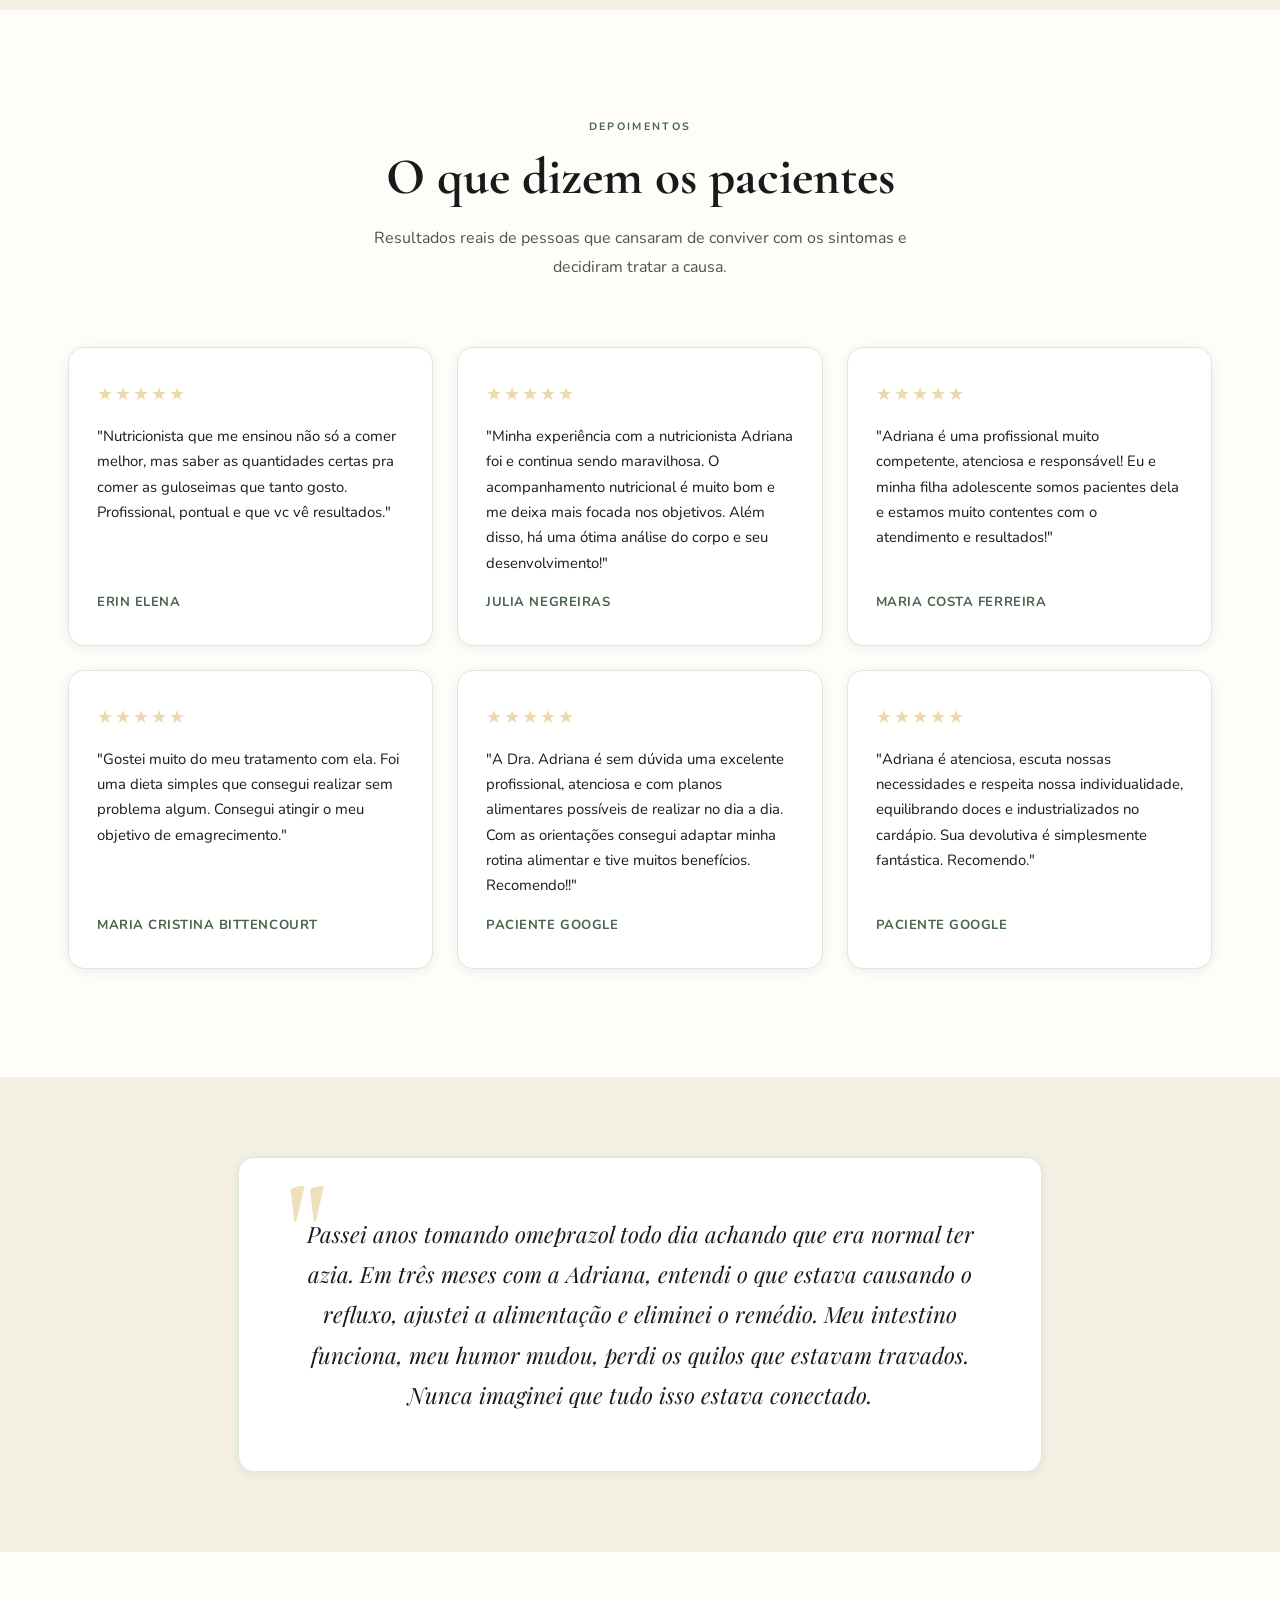
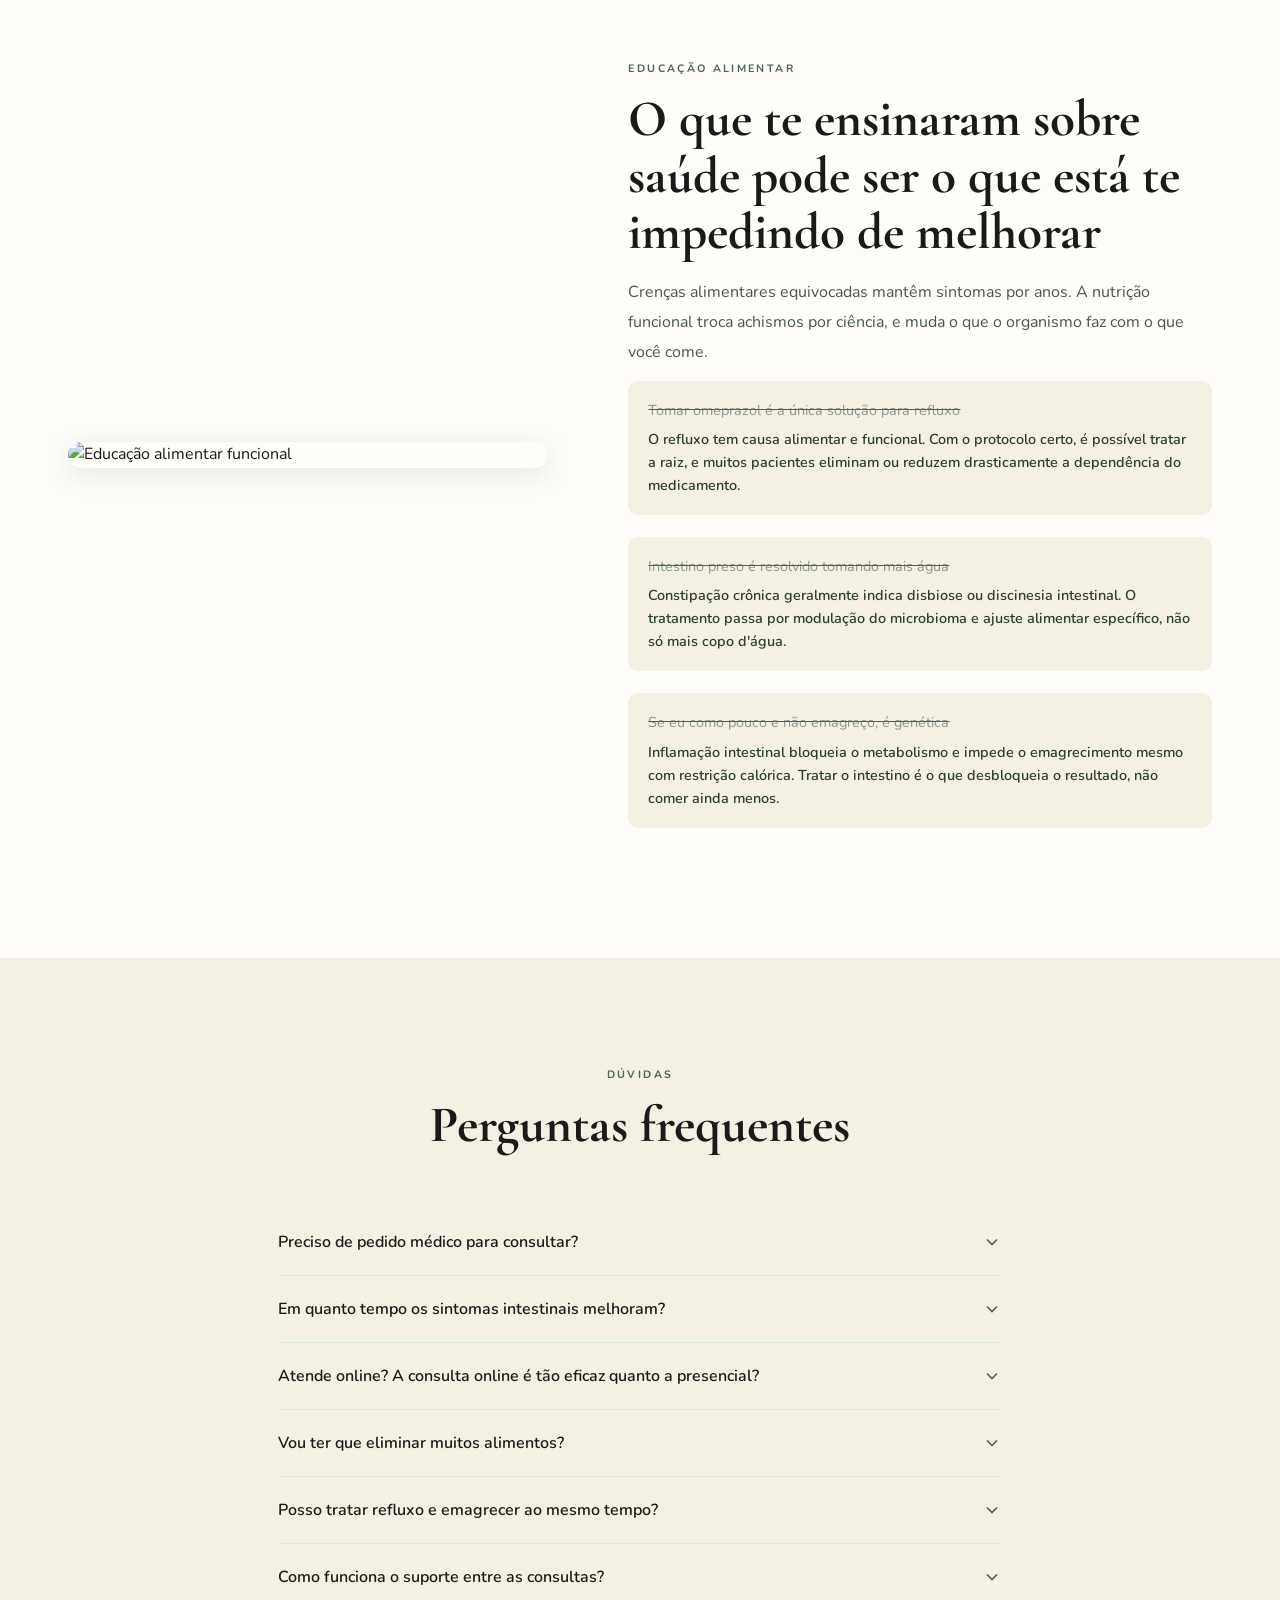
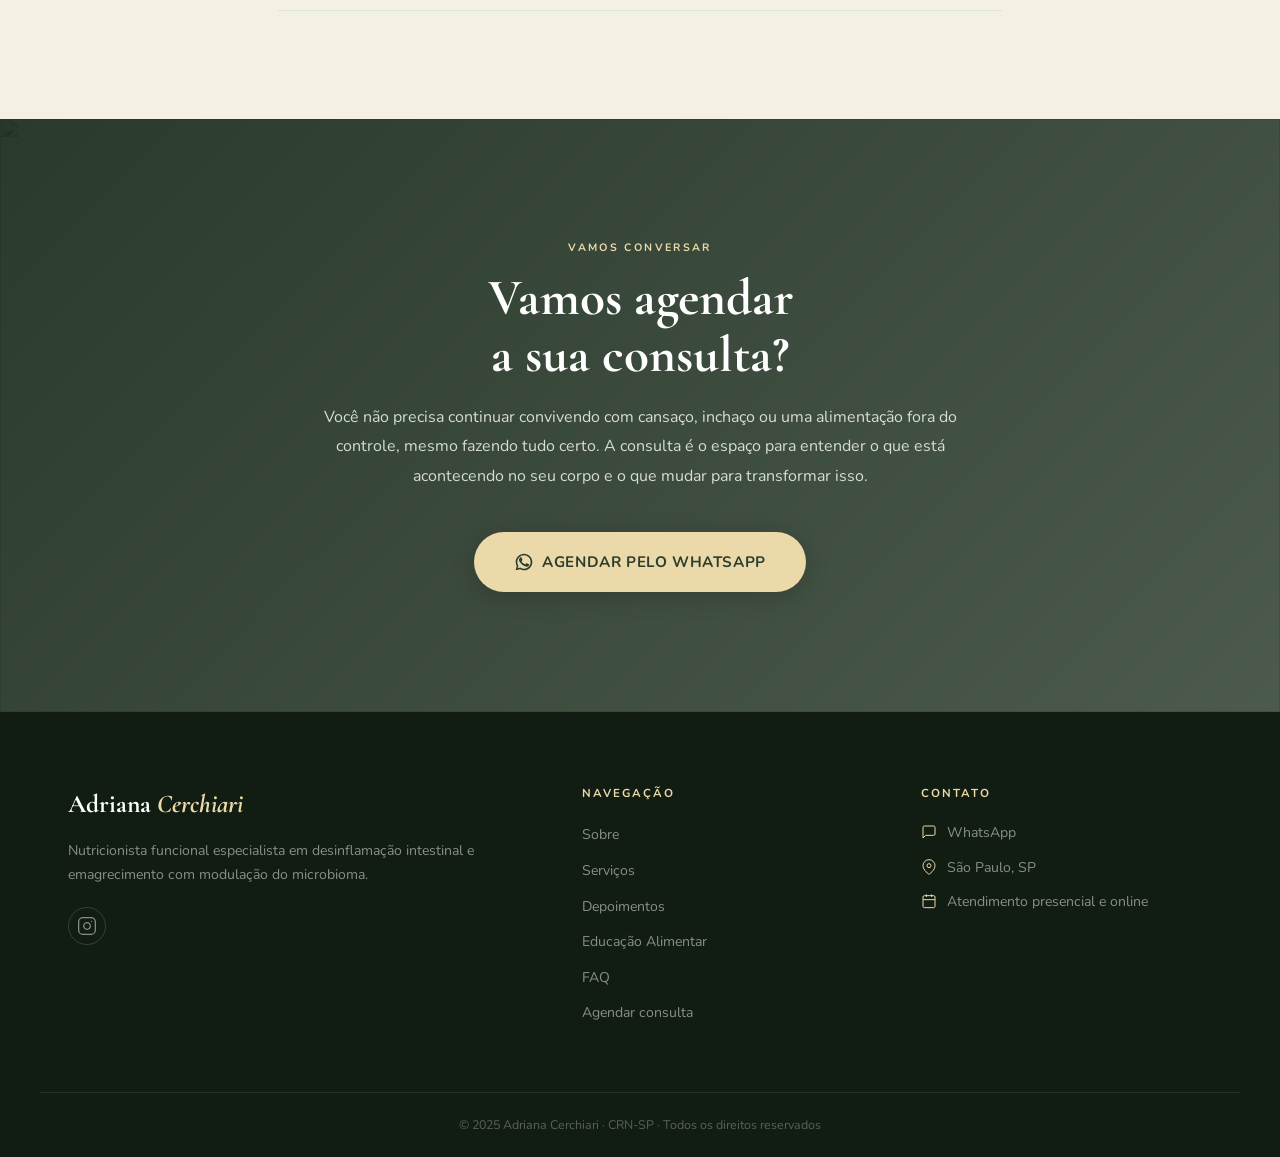
==== commit 55de0728: "Corrige logo e adiciona card Doença de Crohn - Remove itálico de 'Cerchiari' na logo para uniformiza" ====
--- a/index.html
+++ b/index.html
@@ -228,6 +228,13 @@
           <h3 class="pq-card__title">Disbiose Intestinal</h3>
           <p class="pq-card__text">Reequilíbrio da flora intestinal com protocolo de modulação do microbioma, prebióticos, probióticos e ajuste alimentar.</p>
         </div>
+        <div class="pq-card" data-aos="fade-up" data-aos-delay="0">
+          <div class="pq-card__icon">
+            <svg width="28" height="28" viewBox="0 0 24 24" fill="none" stroke="currentColor" stroke-width="1.5" stroke-linecap="round" stroke-linejoin="round"><path d="M9 12h6"/><path d="M12 9v6"/><circle cx="12" cy="12" r="10"/><path d="M4.93 4.93l14.14 14.14"/></svg>
+          </div>
+          <h3 class="pq-card__title">Doença de Crohn</h3>
+          <p class="pq-card__text">Doença inflamatória intestinal crônica que causa inflamação profunda na parede do trato digestivo — com sintomas como dor abdominal intensa, diarreia persistente (às vezes com sangue), perda de peso, fadiga, náuseas e má absorção de nutrientes essenciais. A Adriana atua com protocolo nutricional anti-inflamatório para reduzir a frequência e intensidade das crises, modular o microbioma, repor deficiências nutricionais comuns no Crohn (ferro, vitamina B12, vitamina D e zinco) e identificar alimentos gatilho individuais — promovendo mais qualidade de vida e controle da doença no dia a dia.</p>
+        </div>
       </div>
     </div>
   </section>
--- a/css/style.css
+++ b/css/style.css
@@ -112,7 +112,7 @@
 .nav__logo {
   font-family: var(--headline); font-size: 1.5rem; font-weight: 700; color: var(--text);
 }
-.nav__logo em { font-style: italic; color: var(--accent); }
+.nav__logo em { font-style: normal; color: var(--accent); }
 .nav__links { display: flex; align-items: center; gap: 36px; }
 .nav__link { font-family: var(--sans); font-size: 0.85rem; font-weight: 600; color: var(--text-sec); }
 .nav__link:hover { color: var(--accent); }
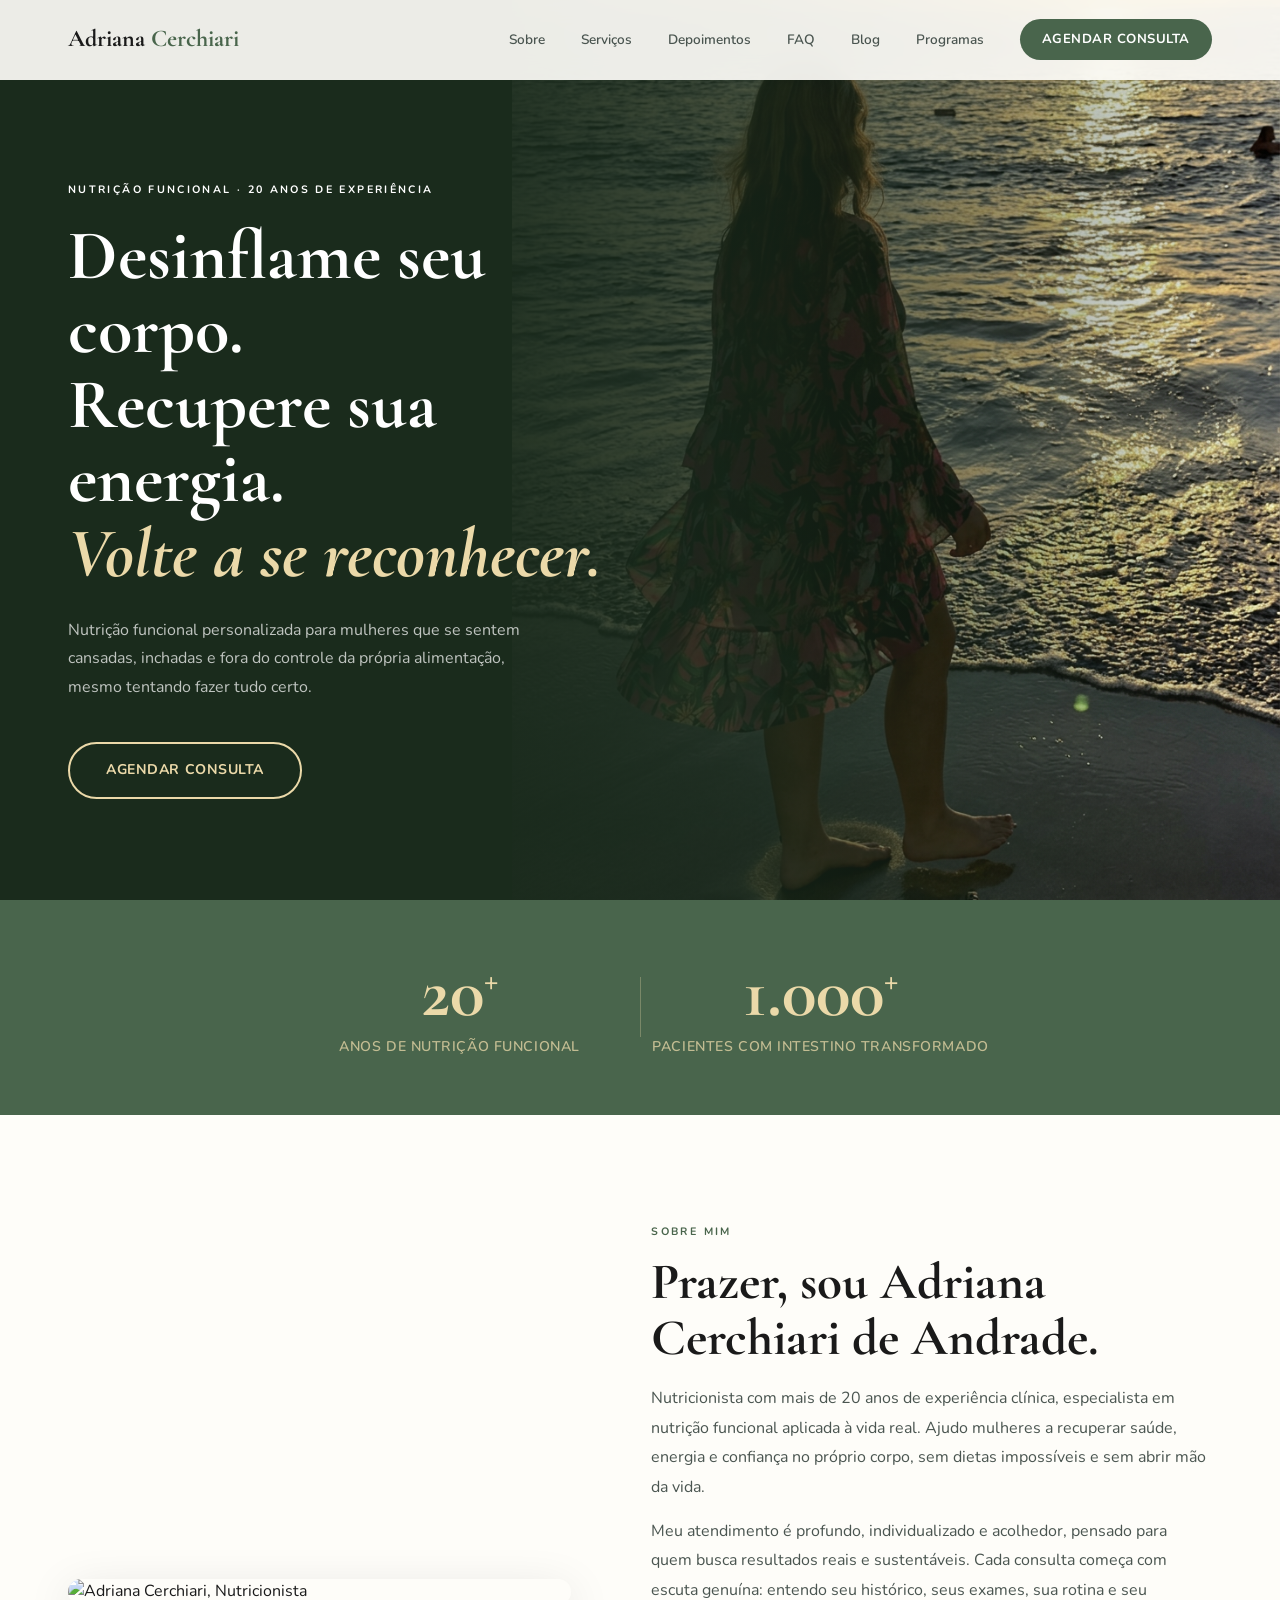
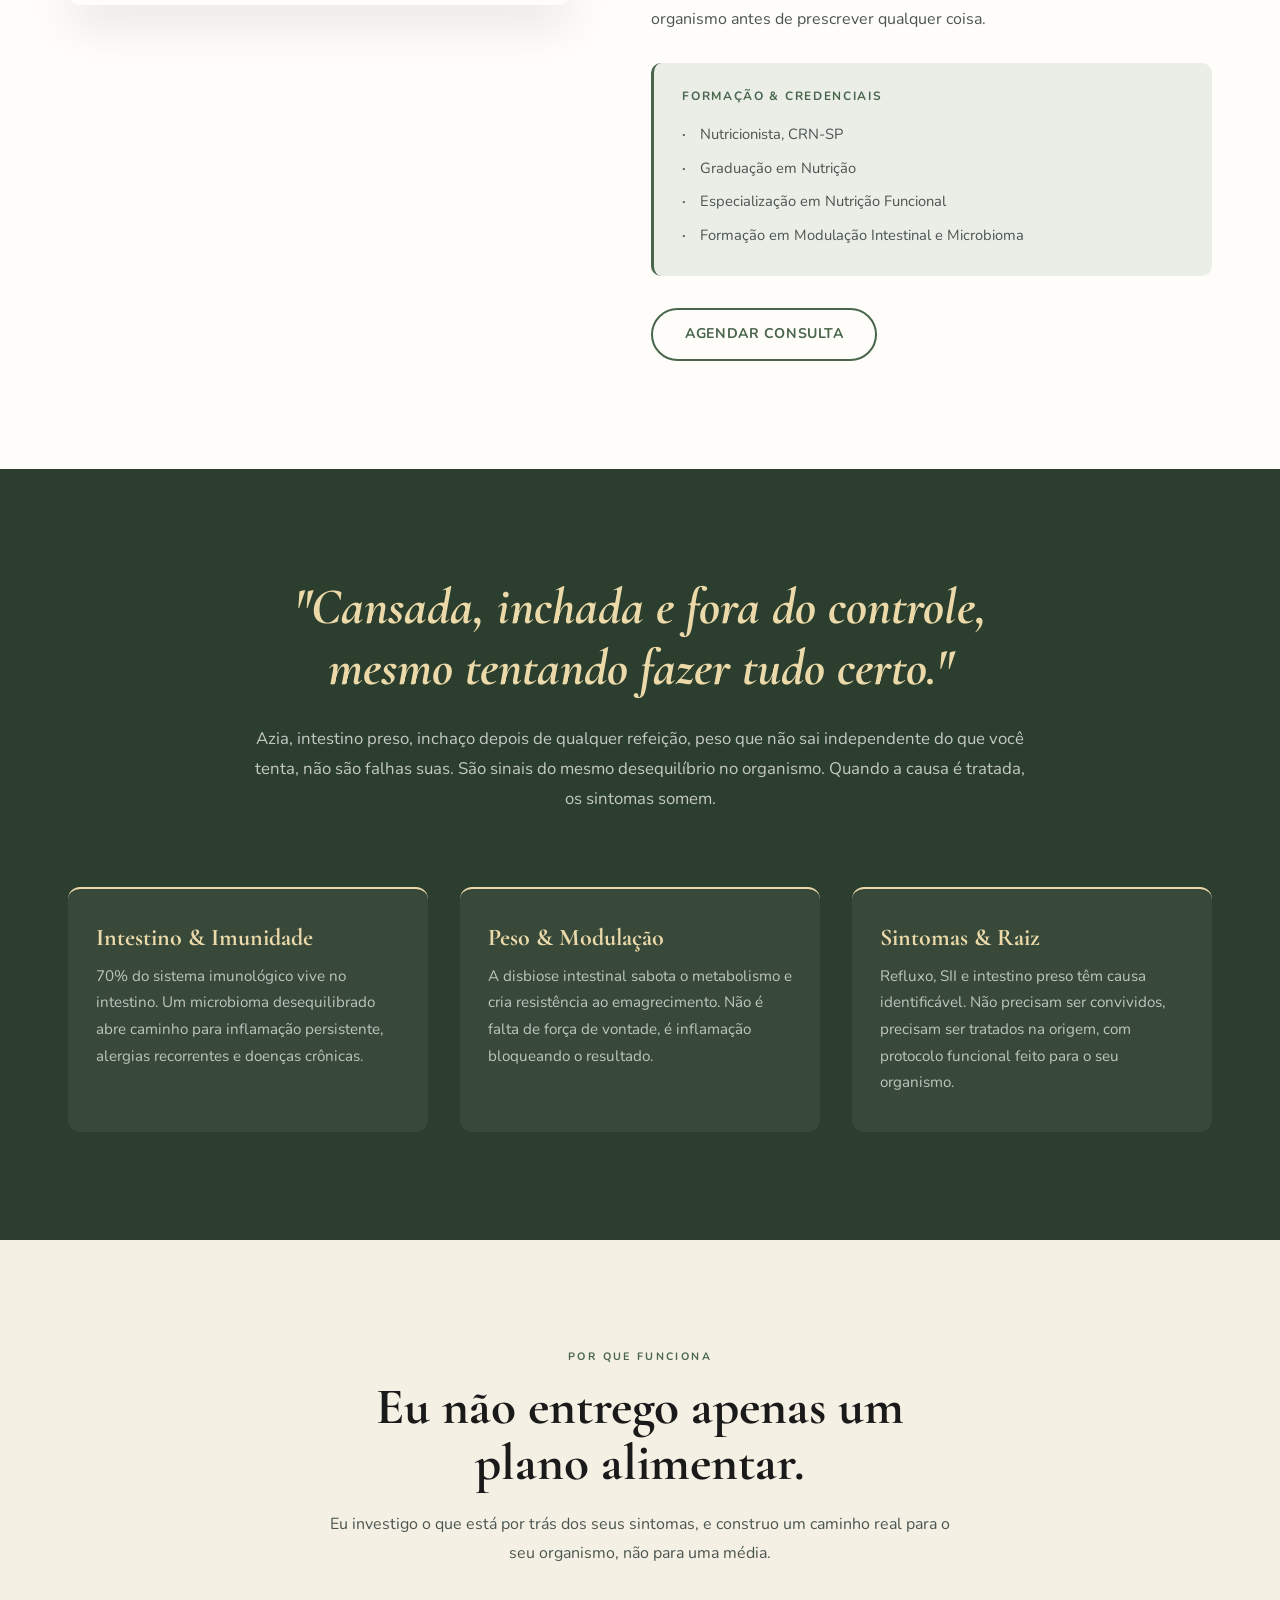
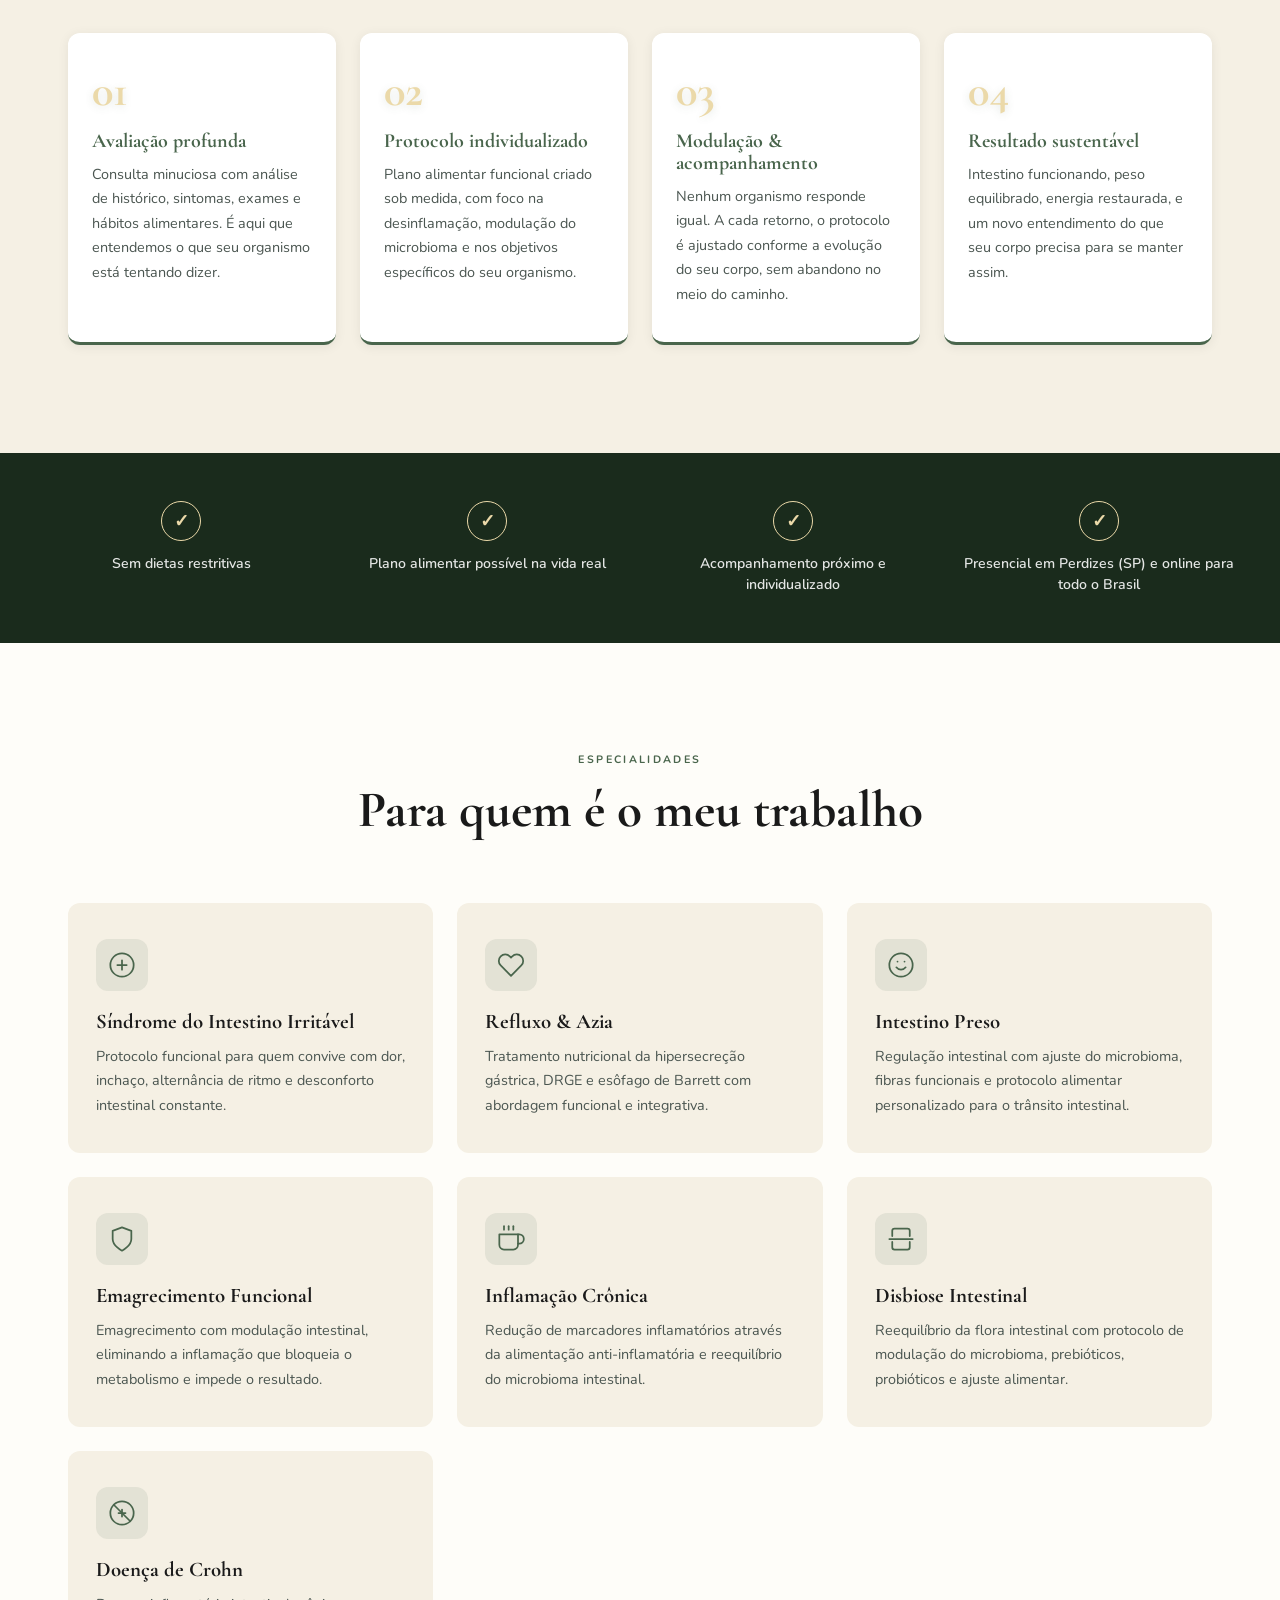
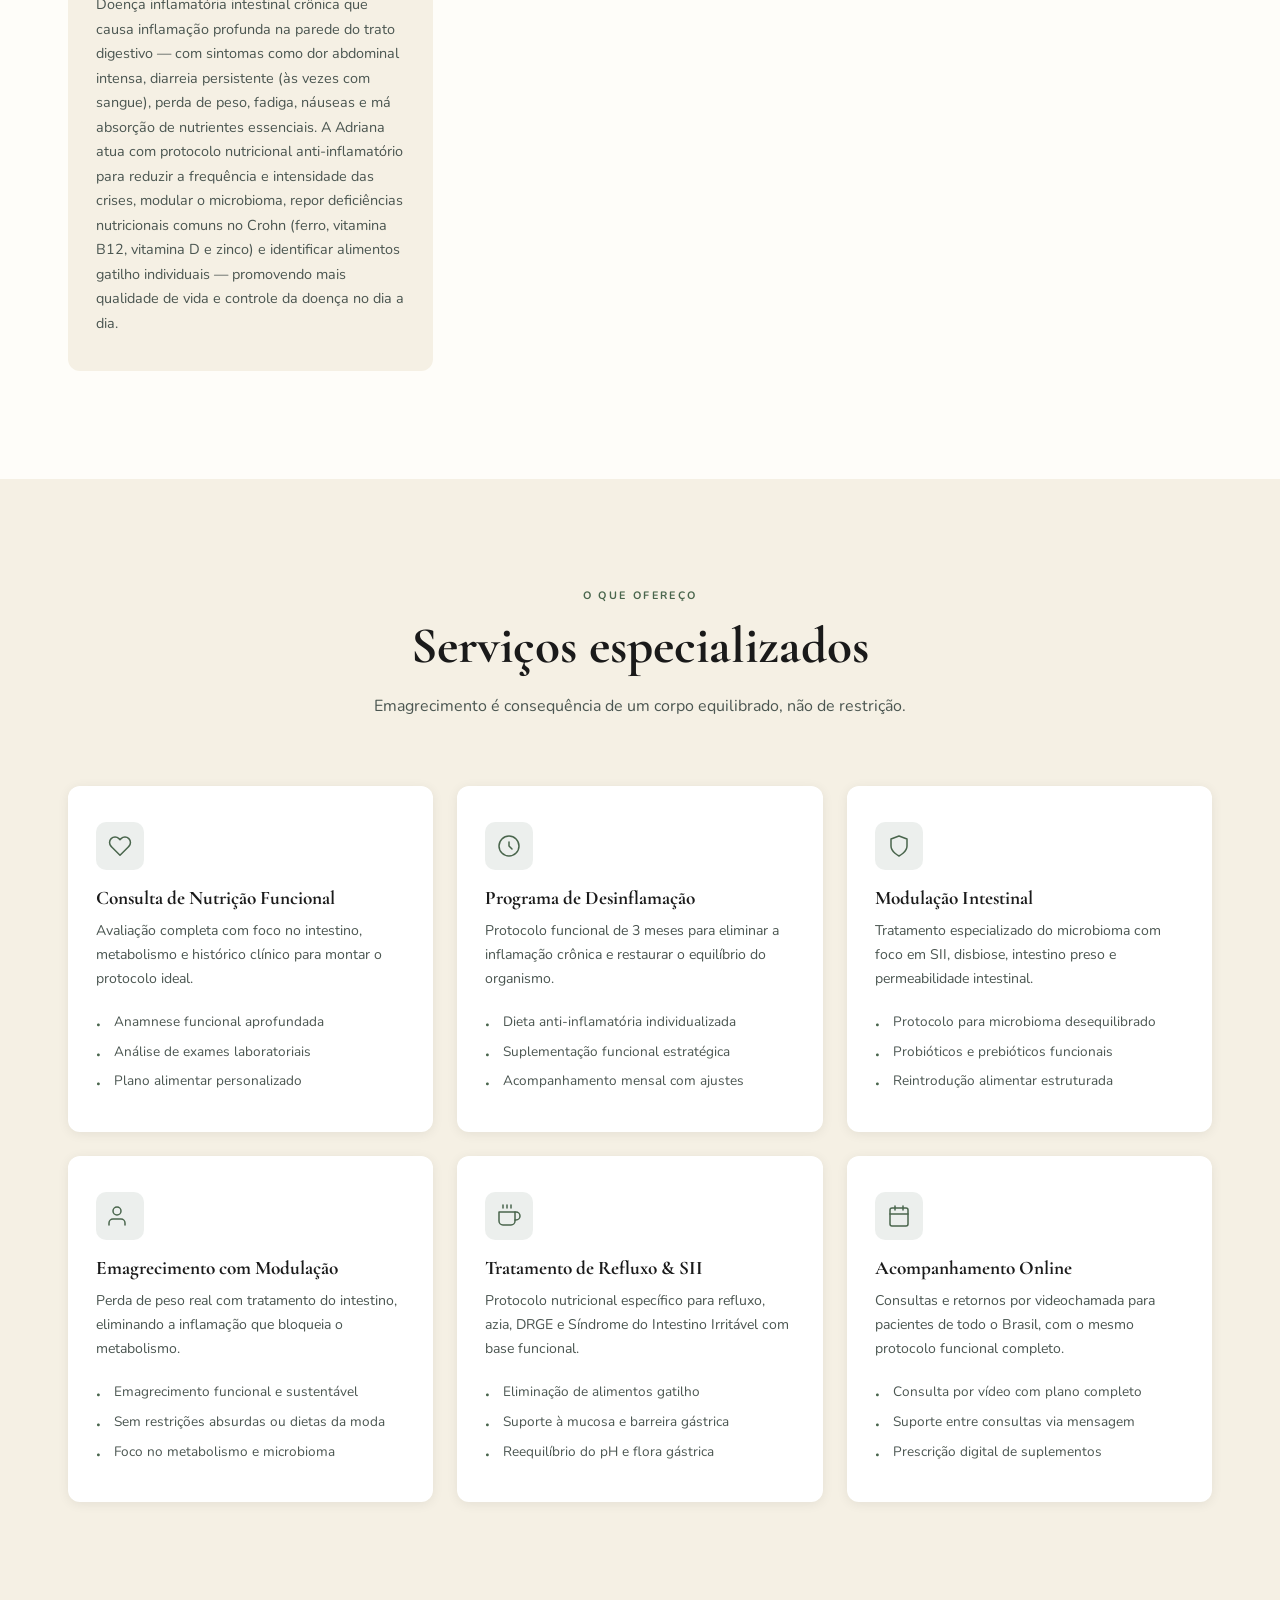
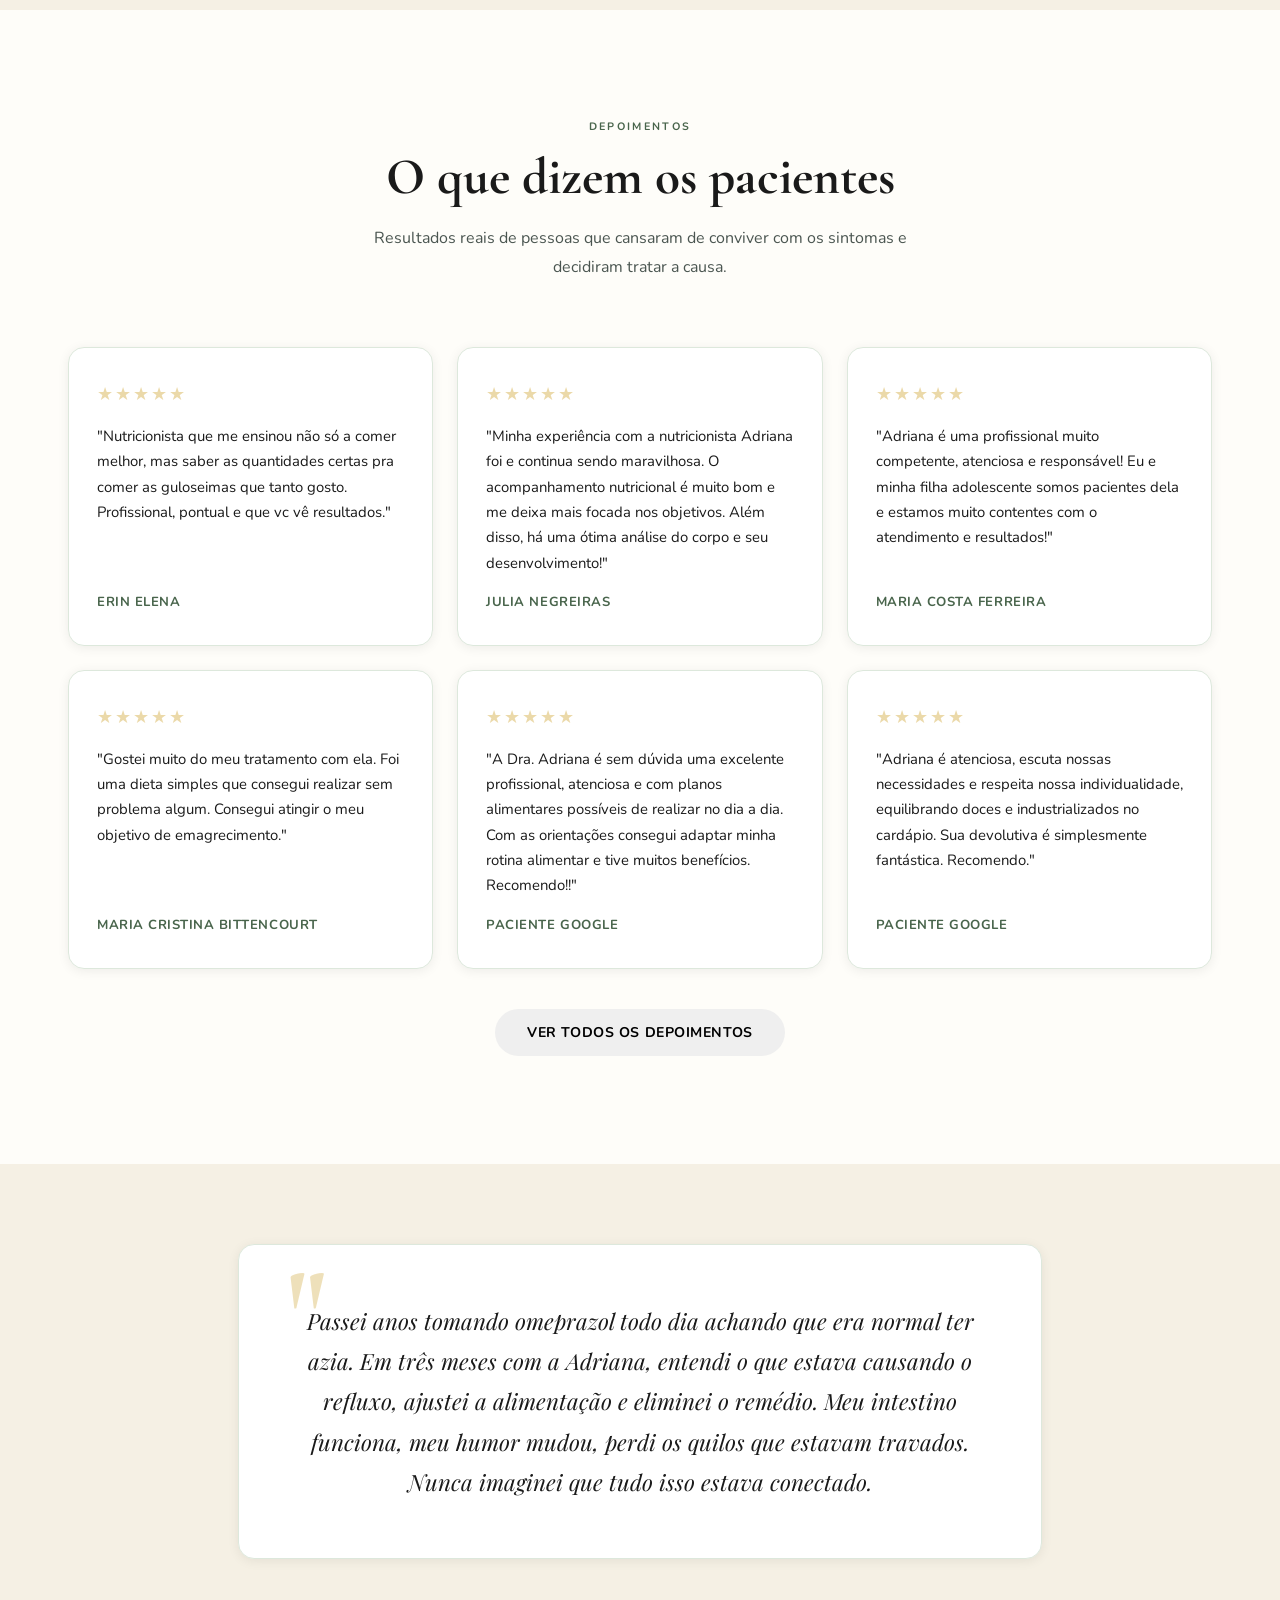
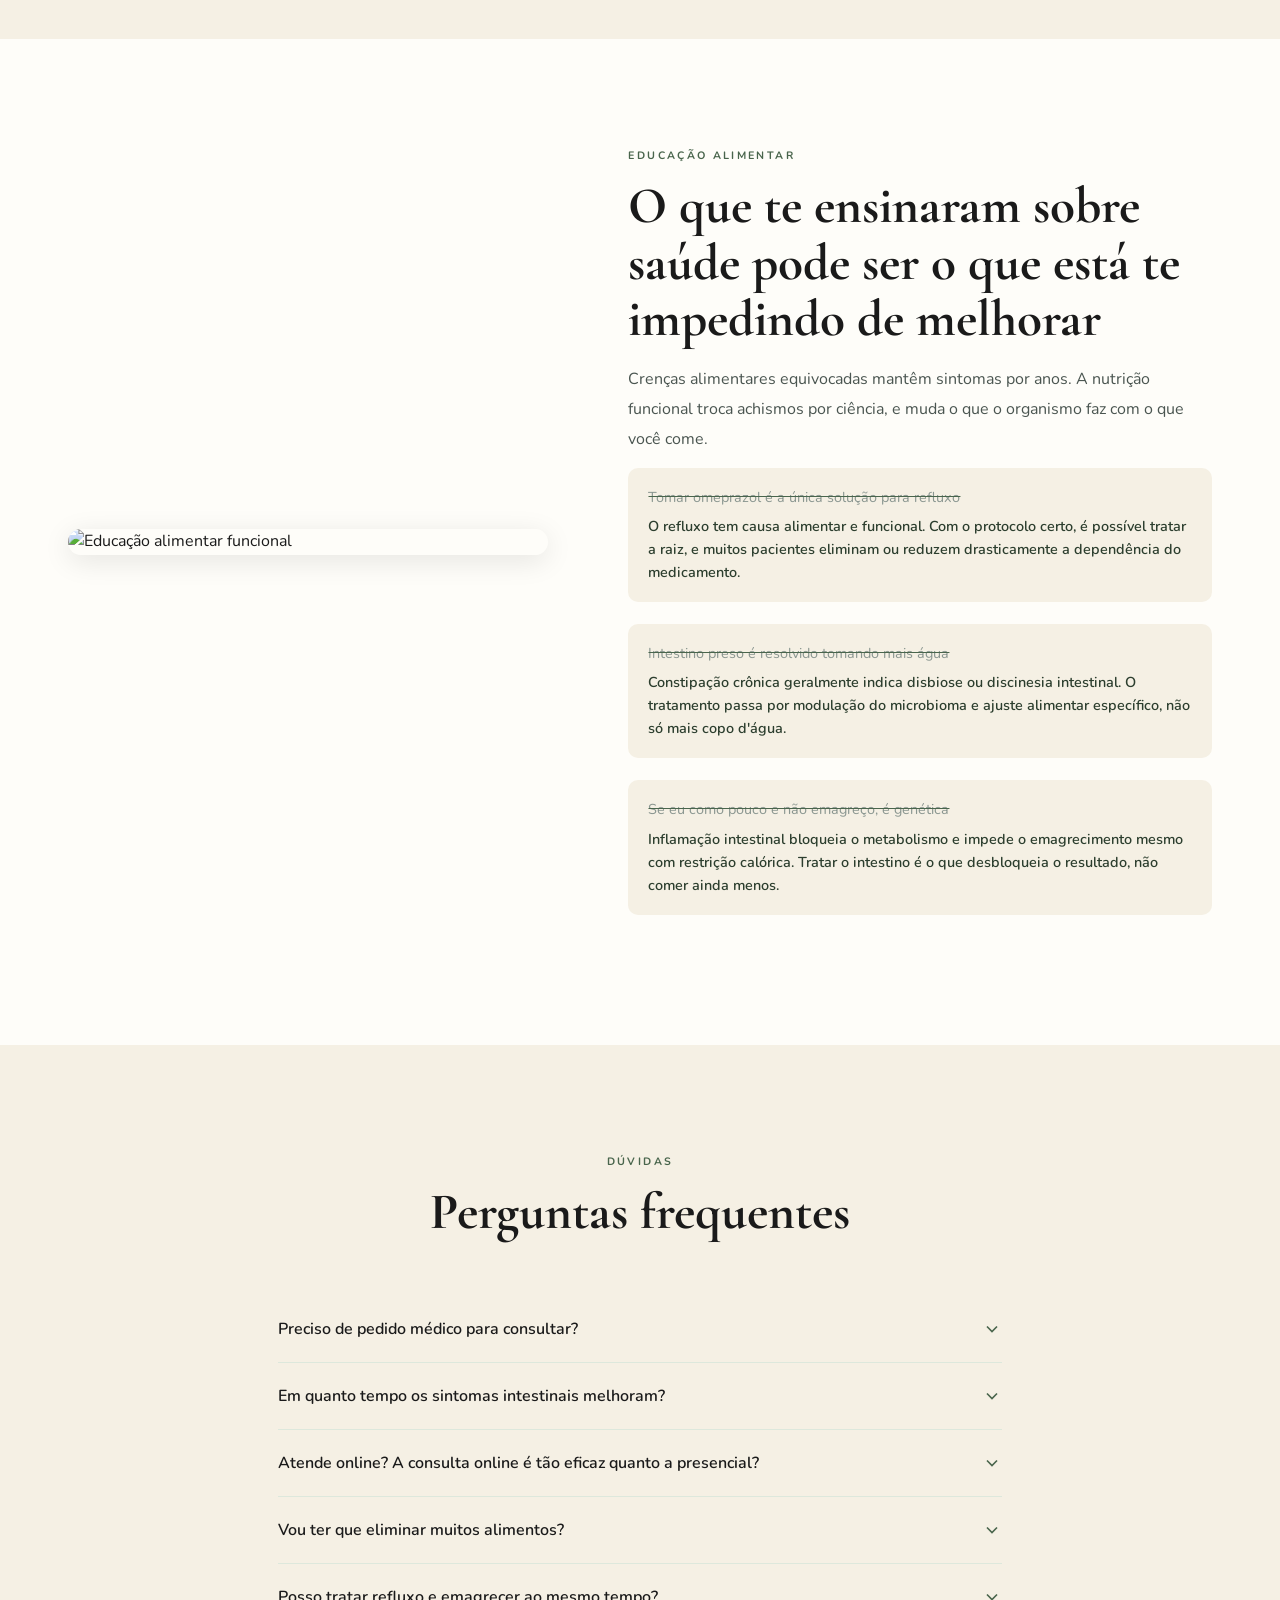
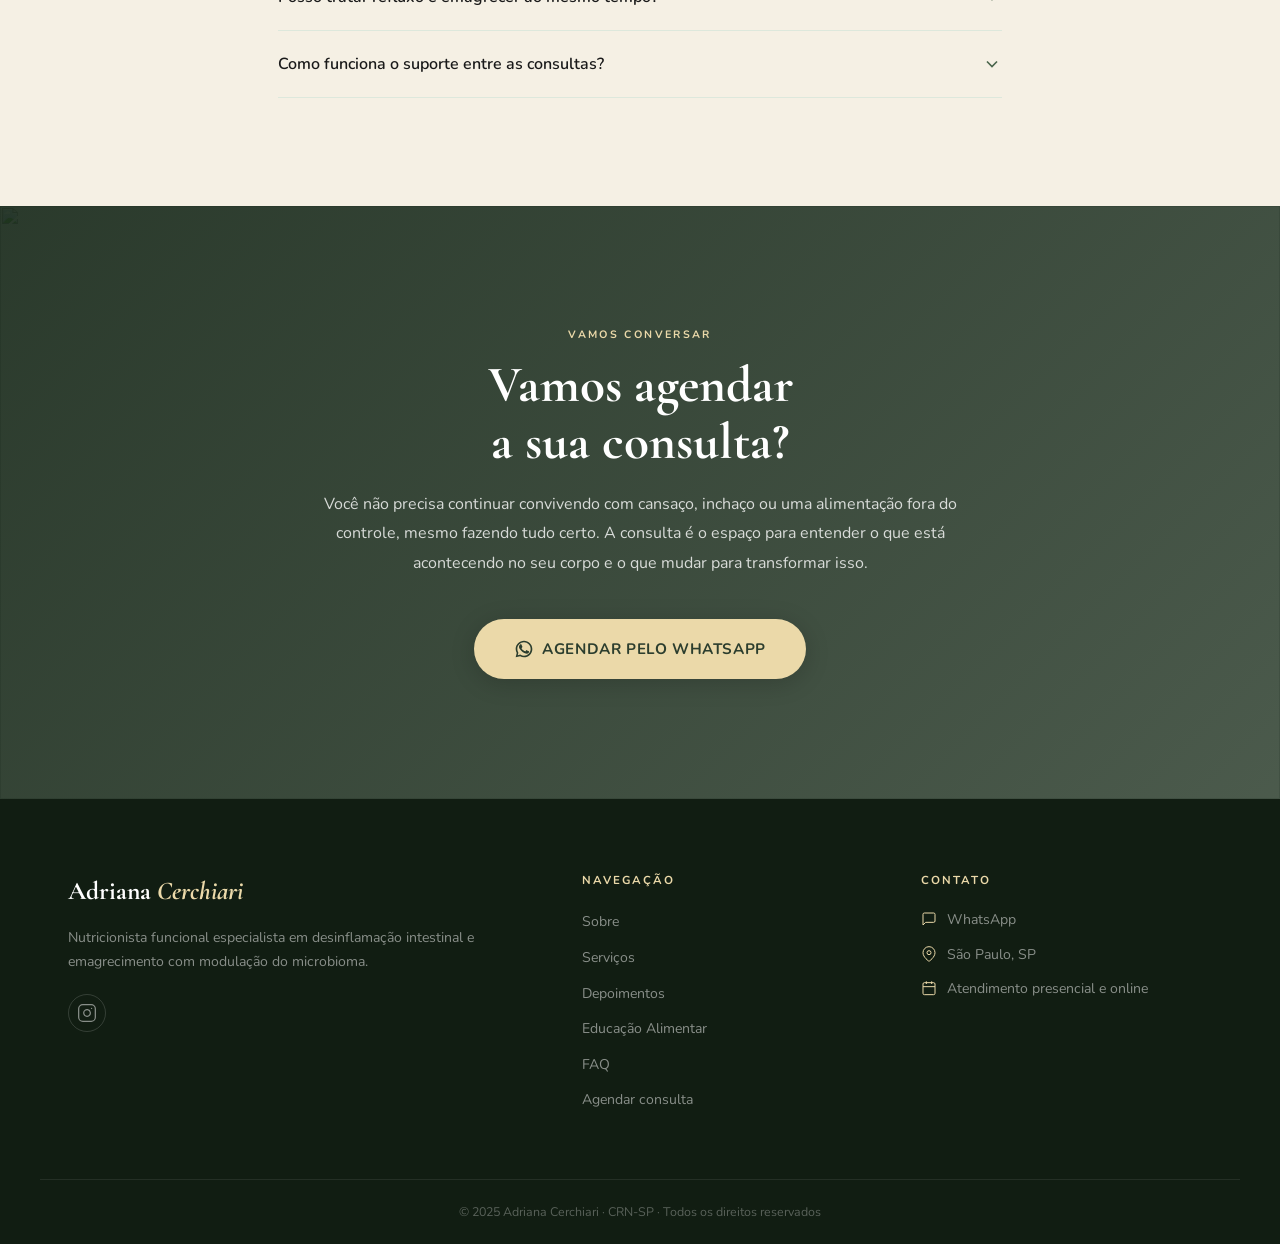
==== commit b0537ad2: "Adiciona depoimentos ocultos com botão "Ver todos" Extrai 7 novos depoimentos das imagens (Rodrigo, " ====
--- a/index.html
+++ b/index.html
@@ -364,8 +364,65 @@
           <span class="dep-card__author">Paciente Google</span>
         </div>
       </div>
-    </div>
-  </section>
+
+      <!-- Depoimentos ocultos -->
+      <div class="dep__hidden" id="depHidden" aria-hidden="true">
+        <div class="dep__grid dep__grid--hidden">
+          <div class="dep-card" data-aos="fade-up" data-aos-delay="0">
+            <div class="dep-card__stars">★★★★★</div>
+            <p class="dep-card__text">"A Dra. Adriana é sem dúvida uma excelente profissional, atenciosa e com planos alimentares que é possível realizar no dia a dia. Com as orientações e o acompanhamento consegui adaptar minha rotina alimentar que me trouxe muitos benefícios. Recomendo!!"</p>
+            <span class="dep-card__author">Rodrigo Oliveira Carvalho</span>
+          </div>
+          <div class="dep-card" data-aos="fade-up" data-aos-delay="60">
+            <div class="dep-card__stars">★★★★★</div>
+            <p class="dep-card__text">"Aprendi a controlar a minha diabetes, eliminar a gordura do meu fígado e reduzir meu colesterol. Agradeço muito. Perdi bastante peso também. Muito obrigada!"</p>
+            <span class="dep-card__author">Ilza Maria Mansi</span>
+          </div>
+          <div class="dep-card" data-aos="fade-up" data-aos-delay="120">
+            <div class="dep-card__stars">★★★★★</div>
+            <p class="dep-card__text">"Depois que Dra. Adriana conseguiu que meu marido perdesse 5 kg e ganhou energia, eu resolvi tentar perder minha barriga com ela. Sou magra mas com a orientação profissional, pude ganhar músculos e emagrecer, com dicas simples que se encaixaram no meu dia a dia. Sabe a profissional que te move e te orienta como você precisa? Super indico."</p>
+            <span class="dep-card__author">Luciana Ferreira Carvalho Saldanha</span>
+          </div>
+          <div class="dep-card" data-aos="fade-up" data-aos-delay="0">
+            <div class="dep-card__stars">★★★★</div>
+            <p class="dep-card__text">"A nutri Adriana é uma excelente profissional, super atenciosa e atualizada, cuida muito bem das restrições alimentares que tenho e me acompanha no processo de perda de massa gorda e ganho de massa magra. Envia dicas alimentares regularmente, atendimento personalizado. Atende rigorosamente no horário e seu consultório fica num ponto muito acessível do bairro. Super recomendo."</p>
+            <span class="dep-card__author">Angella Conto</span>
+          </div>
+          <div class="dep-card" data-aos="fade-up" data-aos-delay="60">
+            <div class="dep-card__stars">★★★★★</div>
+            <p class="dep-card__text">"Depois de algumas tentativas, ela foi a primeira que me deixou segura. Não me senti pressionada e vi resultados já nos primeiros 15 dias. Recomendo."</p>
+            <span class="dep-card__author">Amanda Milano</span>
+          </div>
+          <div class="dep-card" data-aos="fade-up" data-aos-delay="120">
+            <div class="dep-card__stars">★★★★★</div>
+            <p class="dep-card__text">"A Dra. Adriana é uma excelente profissional que consegue nos ajudar a atingir nossos objetivos sem radicalismo. Super atenciosa no atendimento e, principalmente, depois dele."</p>
+            <span class="dep-card__author">Kelly Donato</span>
+          </div>
+          <div class="dep-card" data-aos="fade-up" data-aos-delay="0">
+            <div class="dep-card__stars">★★★★★</div>
+            <p class="dep-card__text">"Adriana é atenciosa com seus pacientes, tem um cuidado no seu atendimento, escuta suas necessidades. Sua devolutiva é simplesmente fantástica, respeita nossa individualidade do que gostamos de comer e equilibra nosso cardápio, nossas vontades de comer doces, industrializados e ultraprocessados. Recomendo."</p>
+            <span class="dep-card__author">Robson Batista</span>
+          </div>
+        </div>
+      </div>
+
+      <div class="dep__toggle-wrap" data-aos="fade-up">
+        <button class="btn btn--outline dep__toggle-btn" id="depToggleBtn" onclick="toggleDepoimentos()">
+          Ver todos os depoimentos
+        </button>
+      </div>
+    </div>
+  </section>
+
+  <script>
+    function toggleDepoimentos() {
+      var hidden = document.getElementById('depHidden');
+      var btn = document.getElementById('depToggleBtn');
+      var isOpen = hidden.classList.toggle('dep__hidden--open');
+      hidden.setAttribute('aria-hidden', String(!isOpen));
+      btn.textContent = isOpen ? 'Ocultar depoimentos' : 'Ver todos os depoimentos';
+    }
+  </script>
 
   <!-- ========== DEPOIMENTO DESTAQUE ========== -->
   <section class="depoimento-destaque">
--- a/css/style.css
+++ b/css/style.css
@@ -347,6 +347,13 @@
 .dep-card__stars { color: var(--accent-cream); font-size: 1.1rem; letter-spacing: 2px; }
 .dep-card__text { font-family: var(--sans); font-size: 0.93rem; line-height: 1.7; color: var(--text); flex: 1; }
 .dep-card__author { font-family: var(--sans); font-size: 0.82rem; font-weight: 700; color: var(--accent); letter-spacing: 0.04em; text-transform: uppercase; }
+
+/* ── DEPOIMENTOS OCULTOS ── */
+.dep__hidden { display: none; margin-top: 24px; }
+.dep__hidden.dep__hidden--open { display: block; }
+.dep__grid--hidden { margin-top: 0; }
+.dep__toggle-wrap { text-align: center; margin-top: 40px; }
+.dep__toggle-btn { min-width: 220px; }
 
 /* ── DEPOIMENTO DESTAQUE ── */
 .depoimento-destaque { padding: 80px 0; background: var(--bg-alt); }
